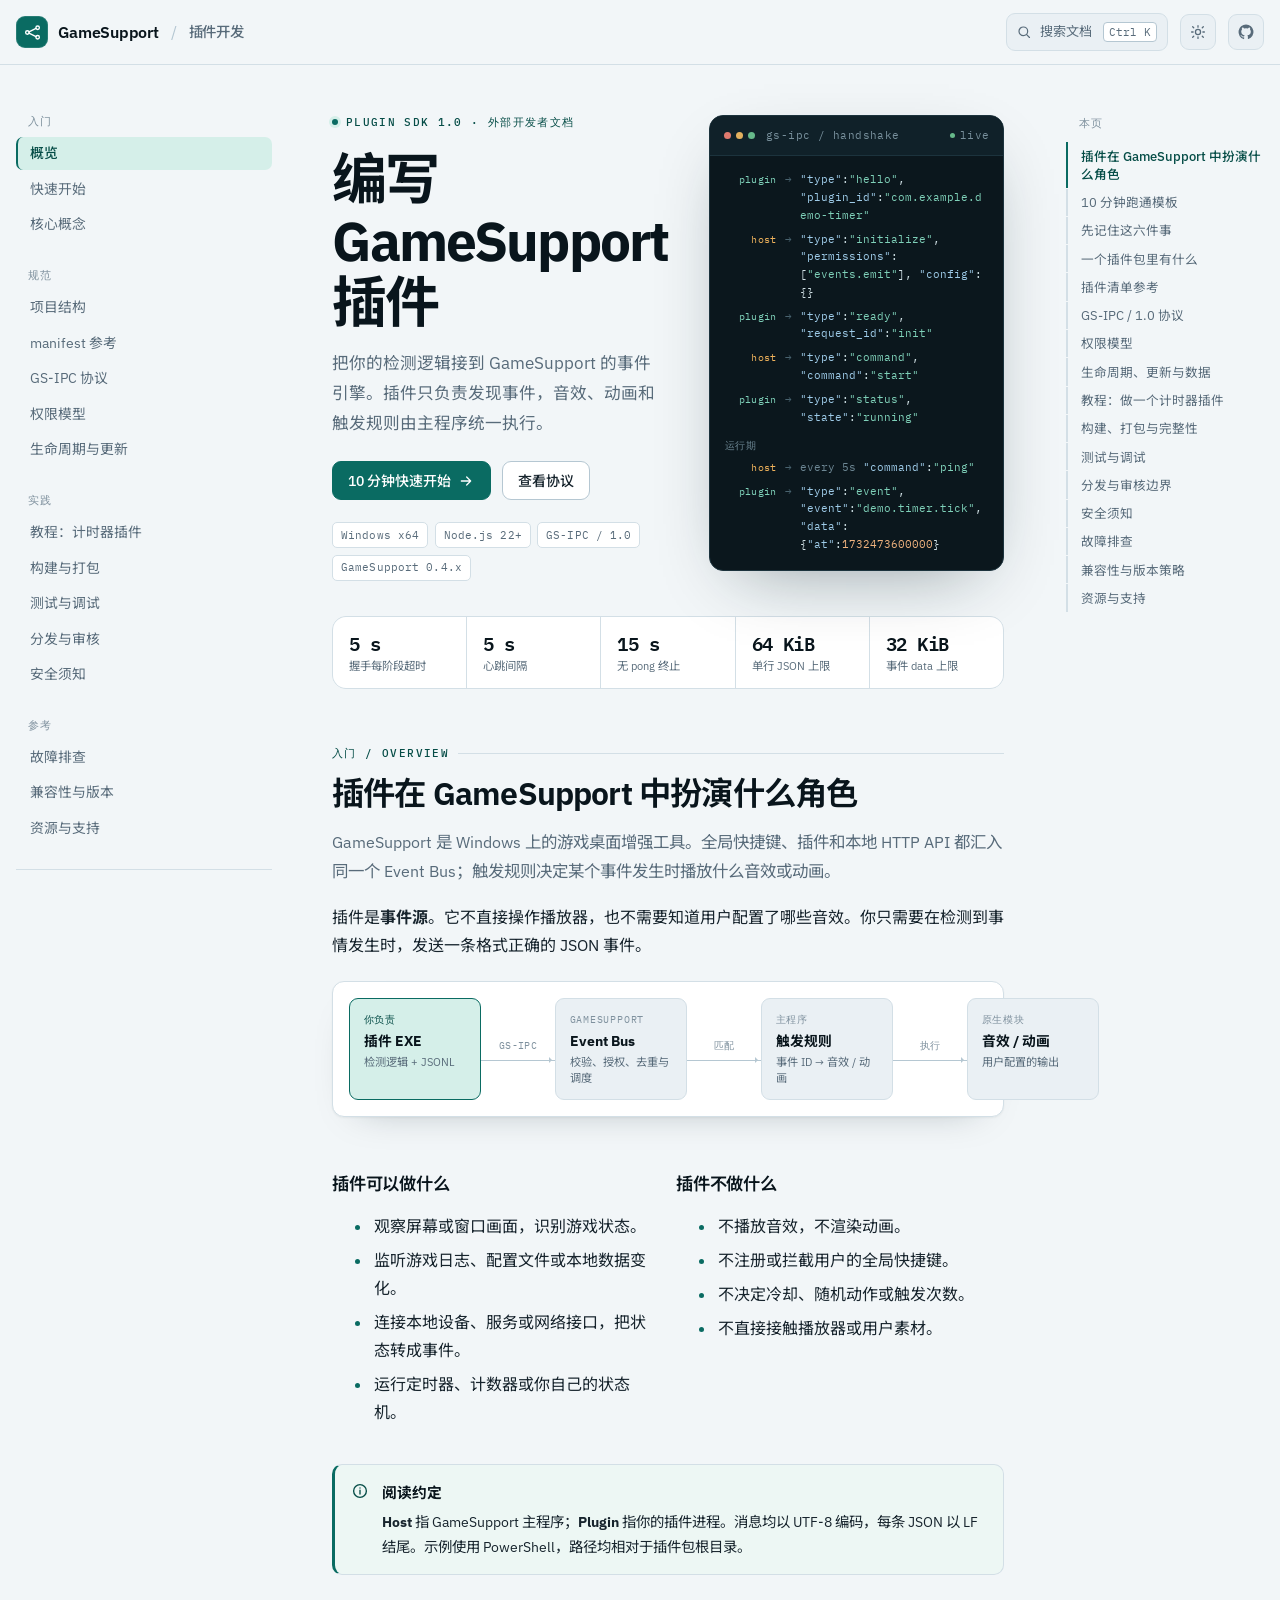
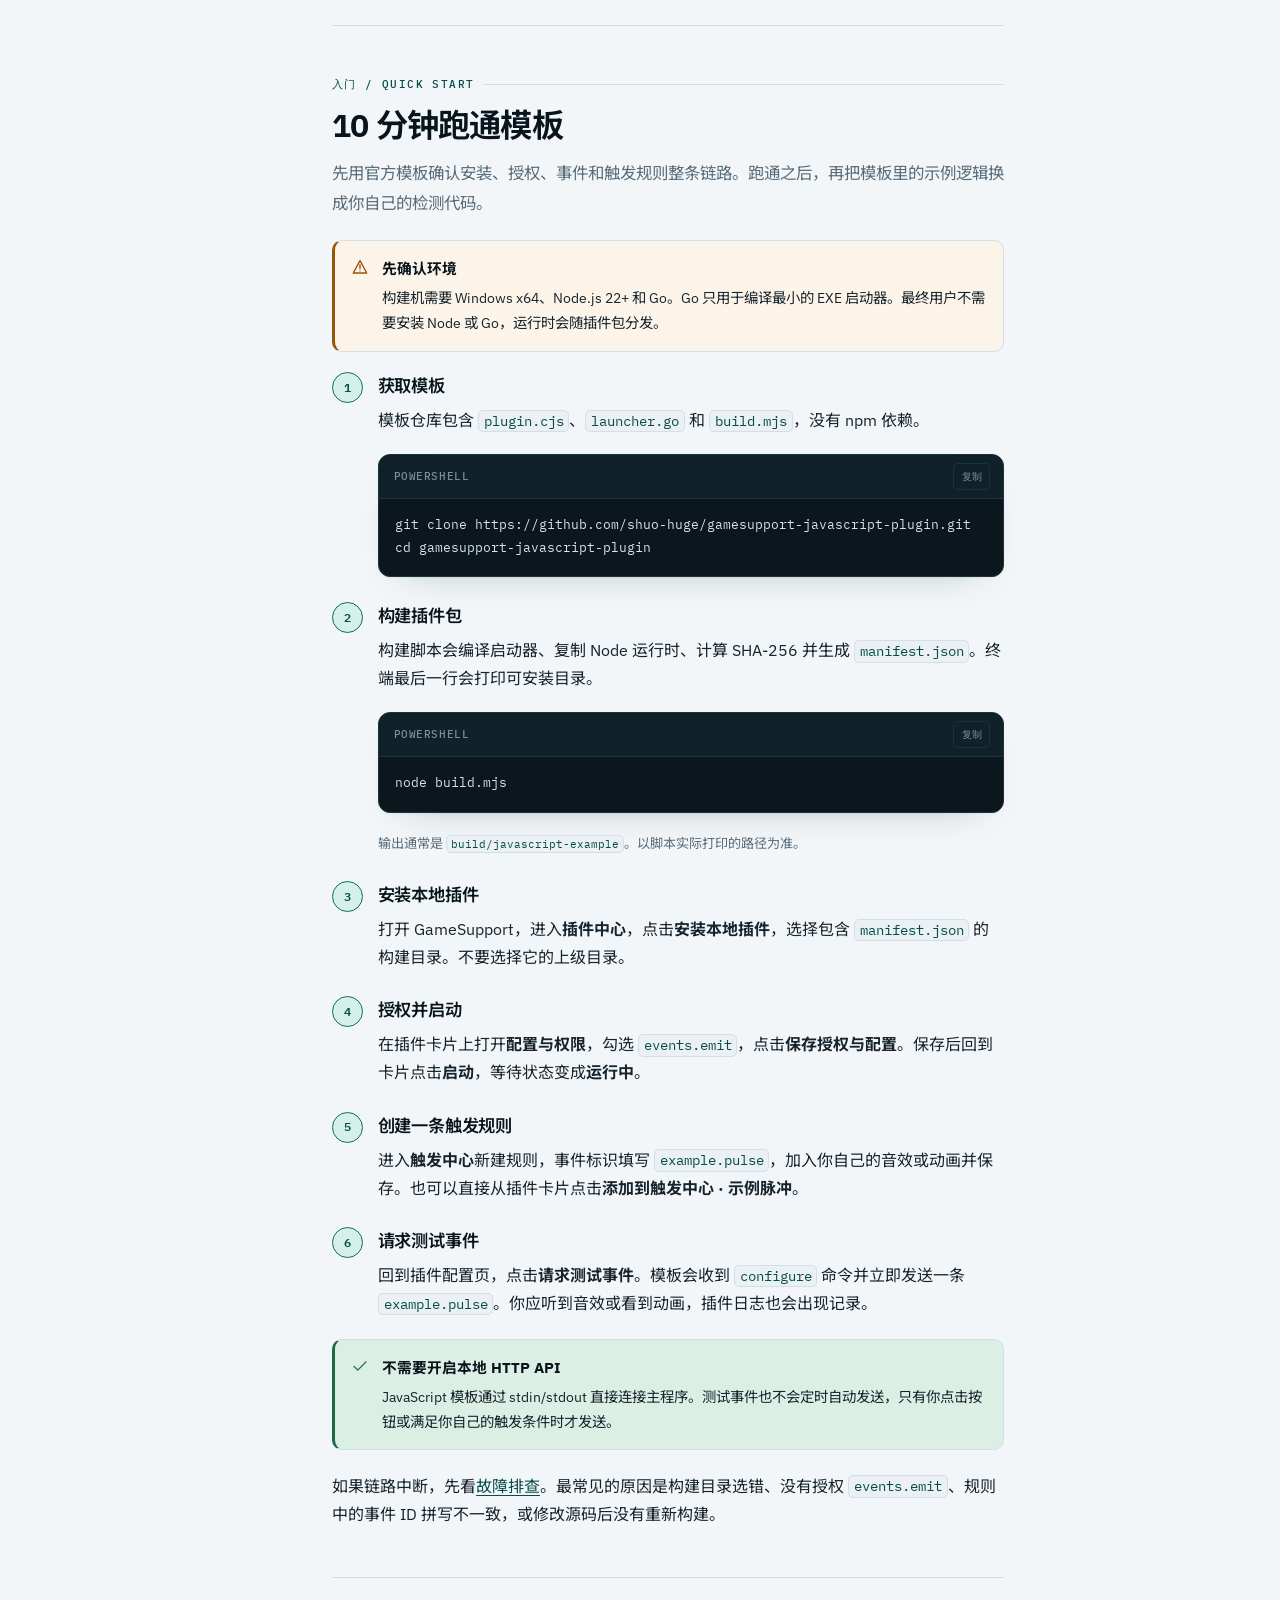
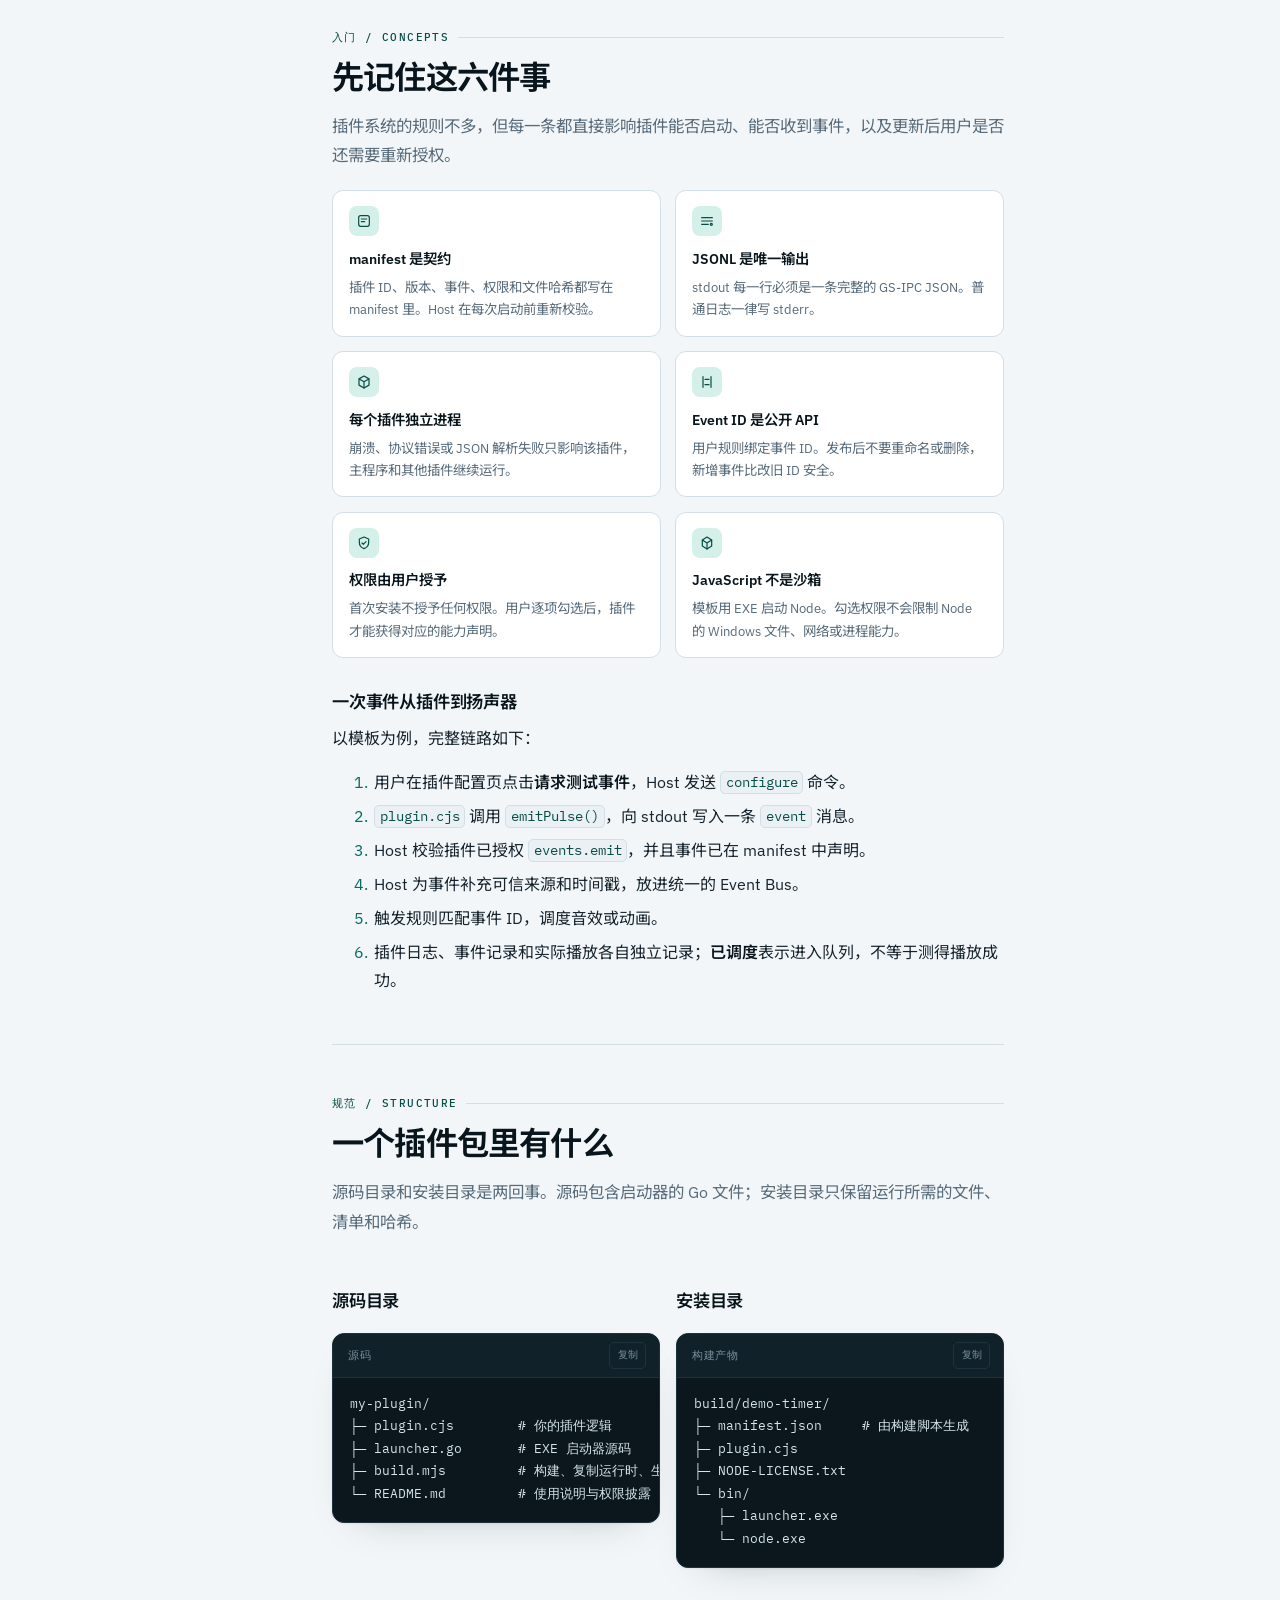
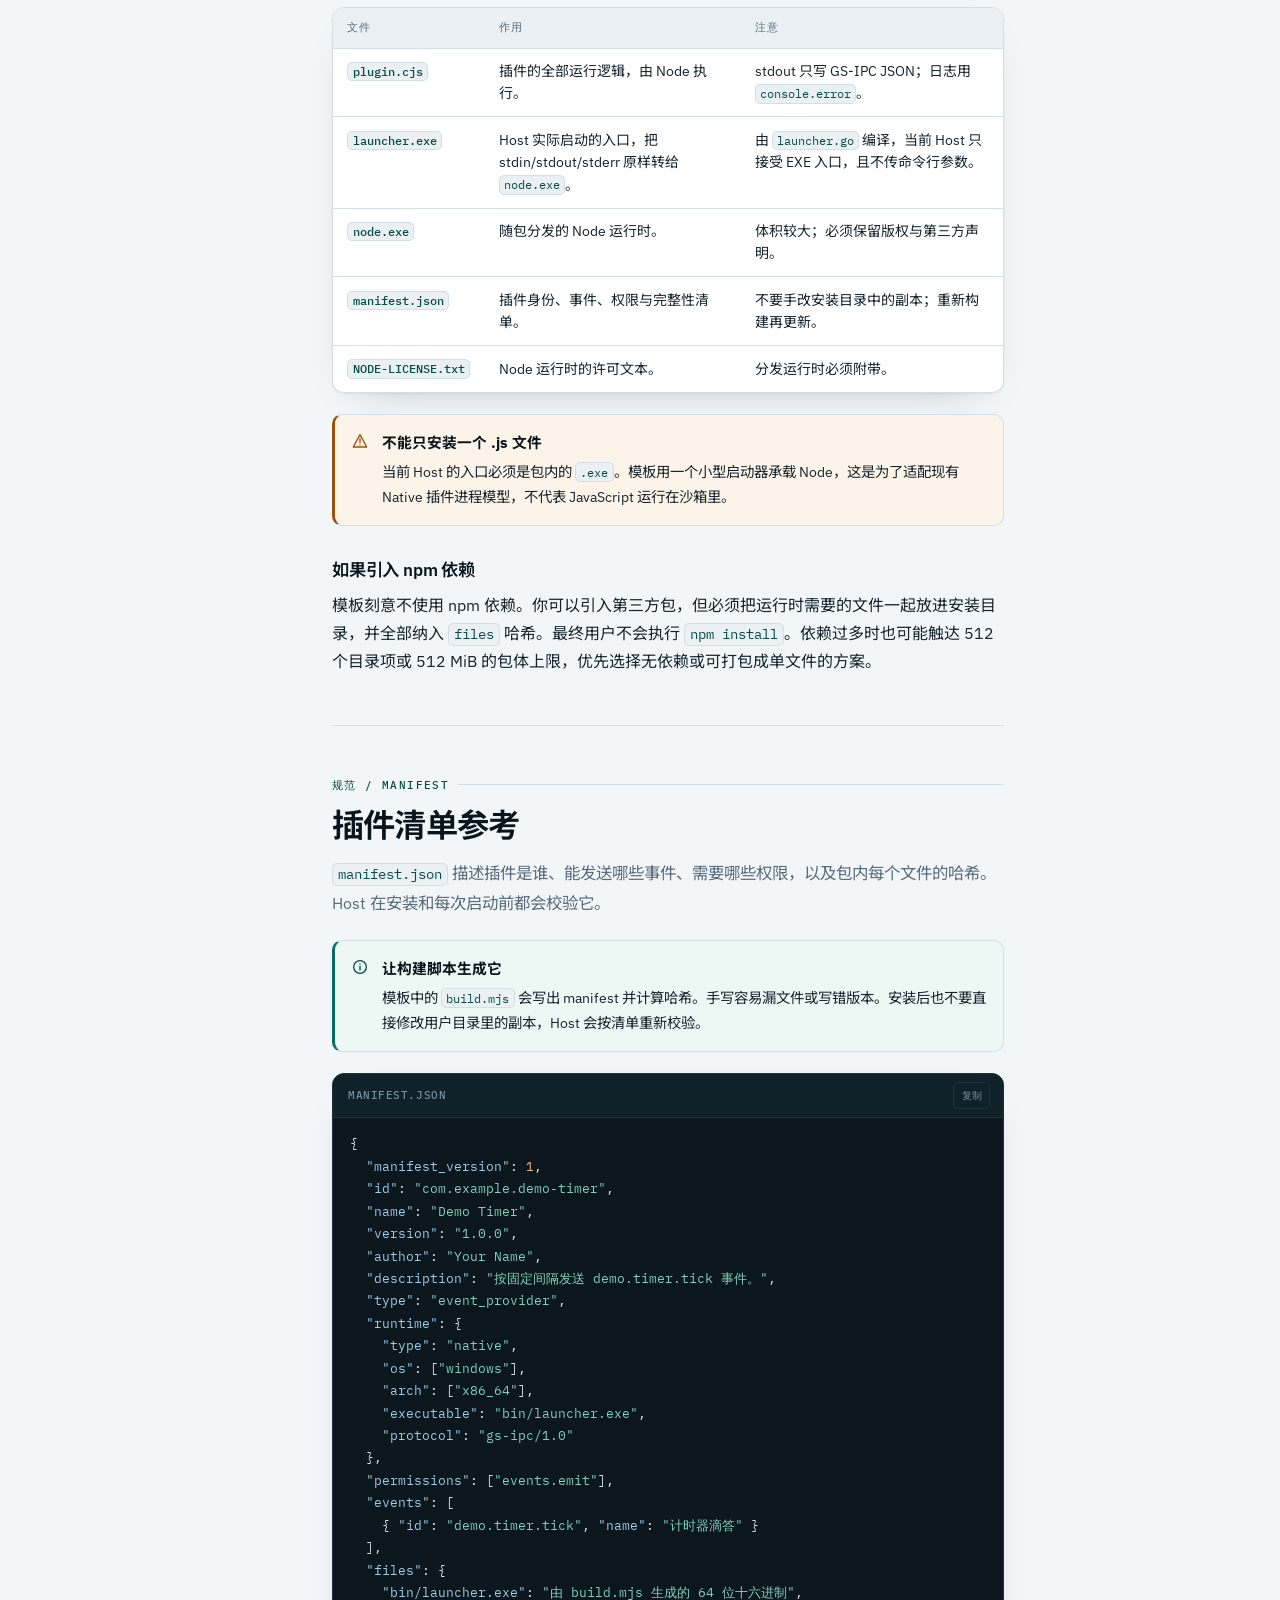
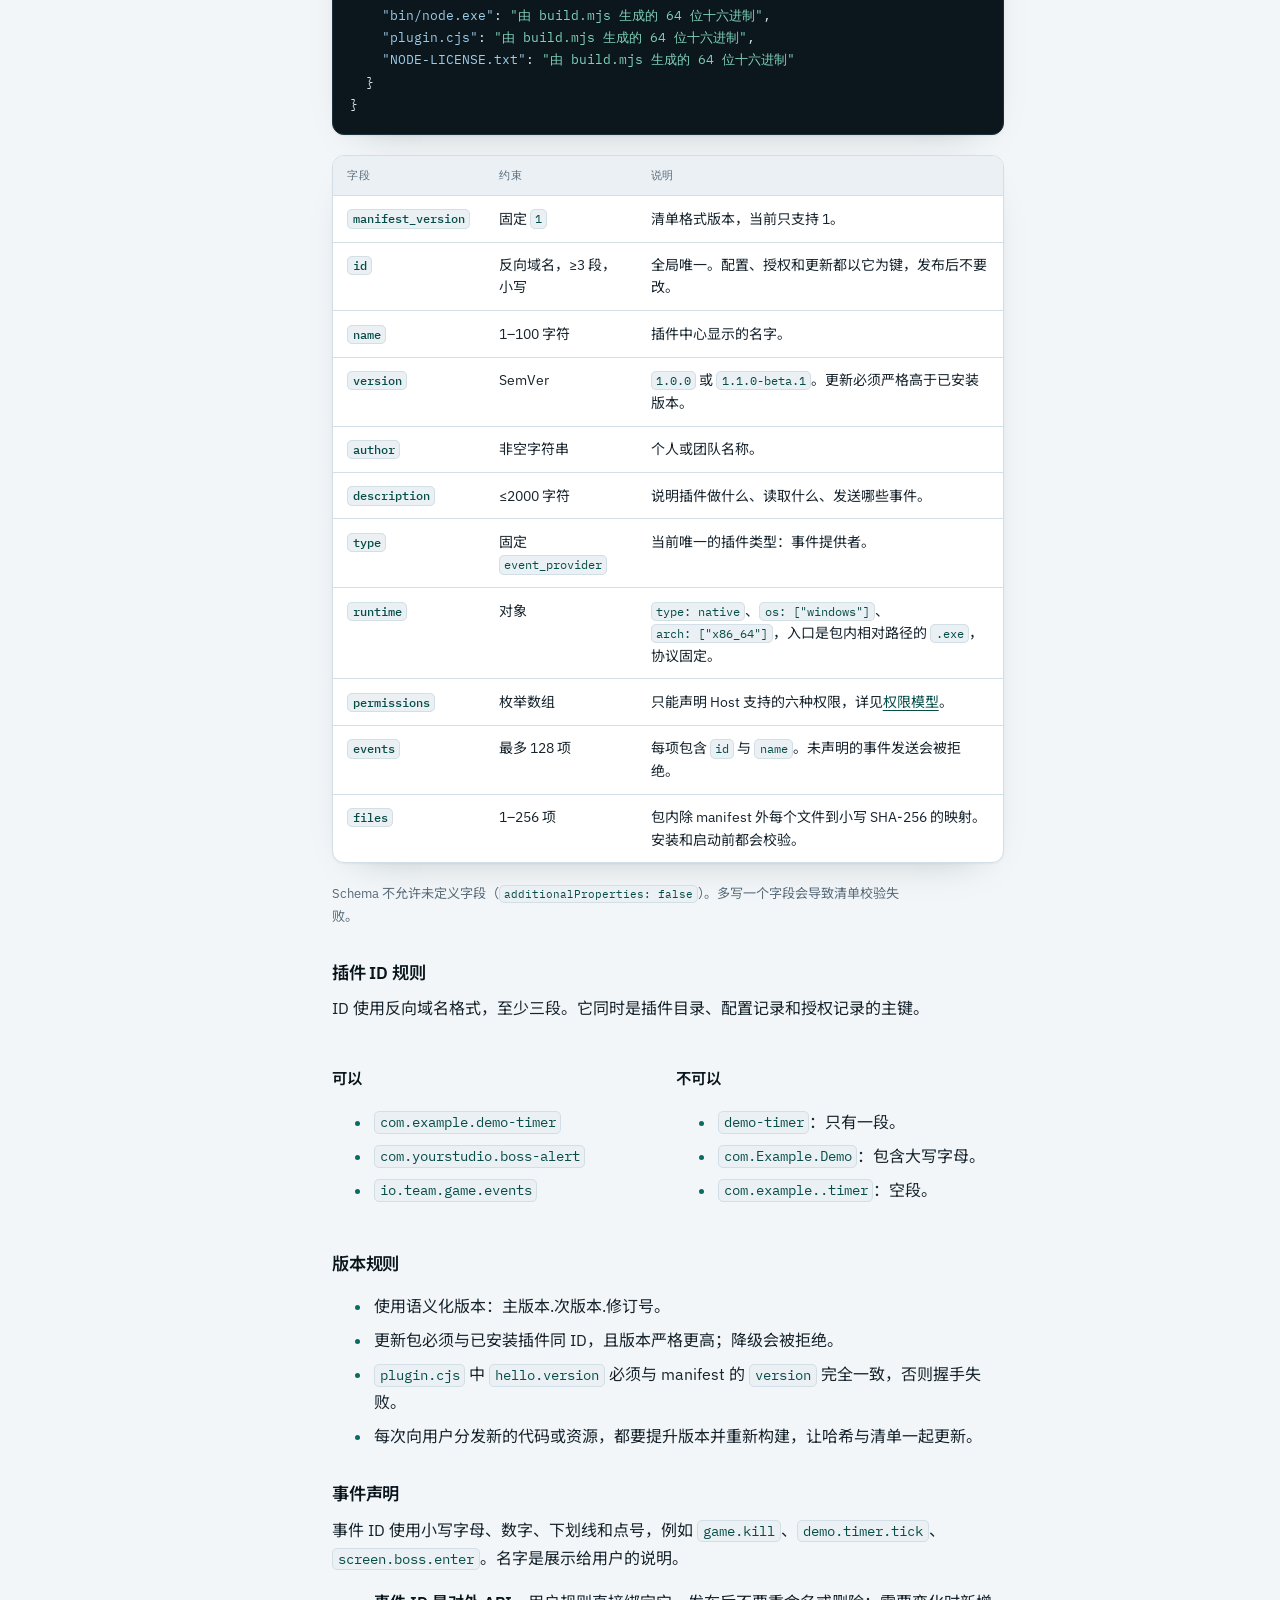
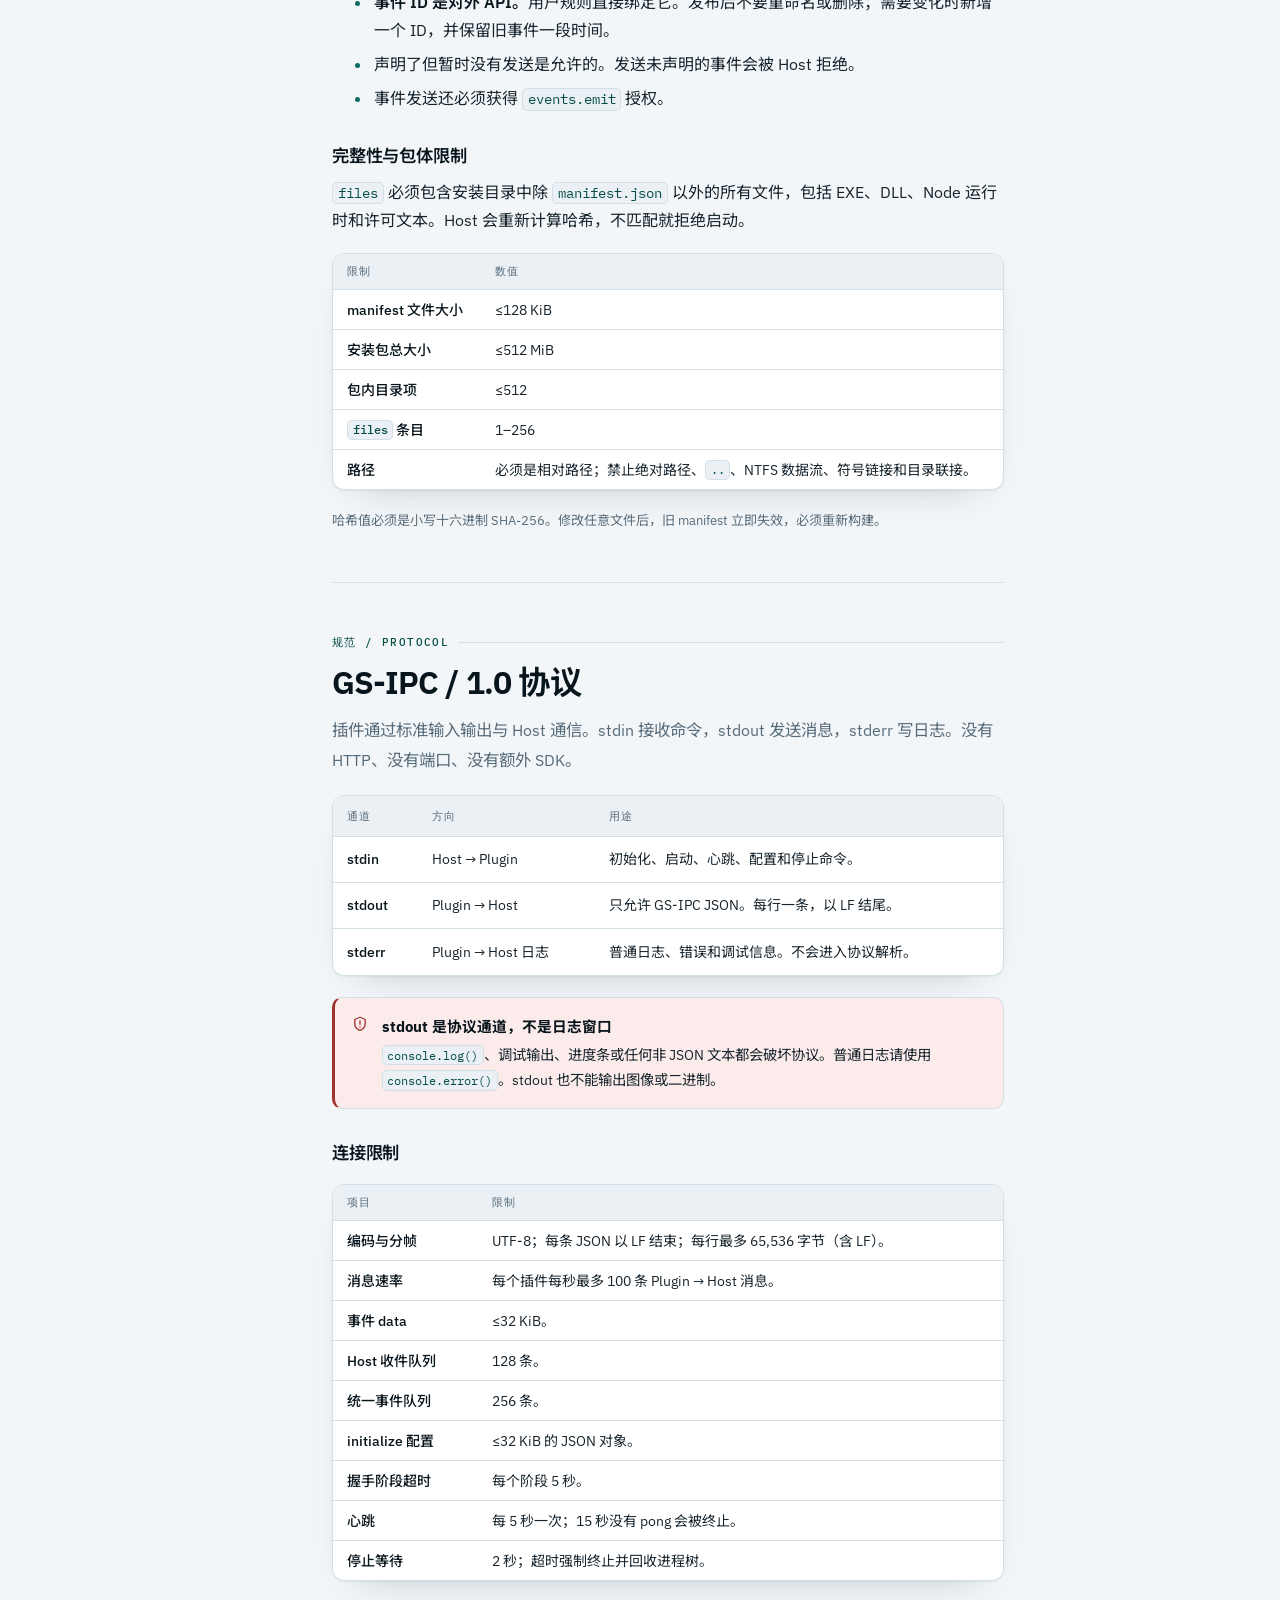
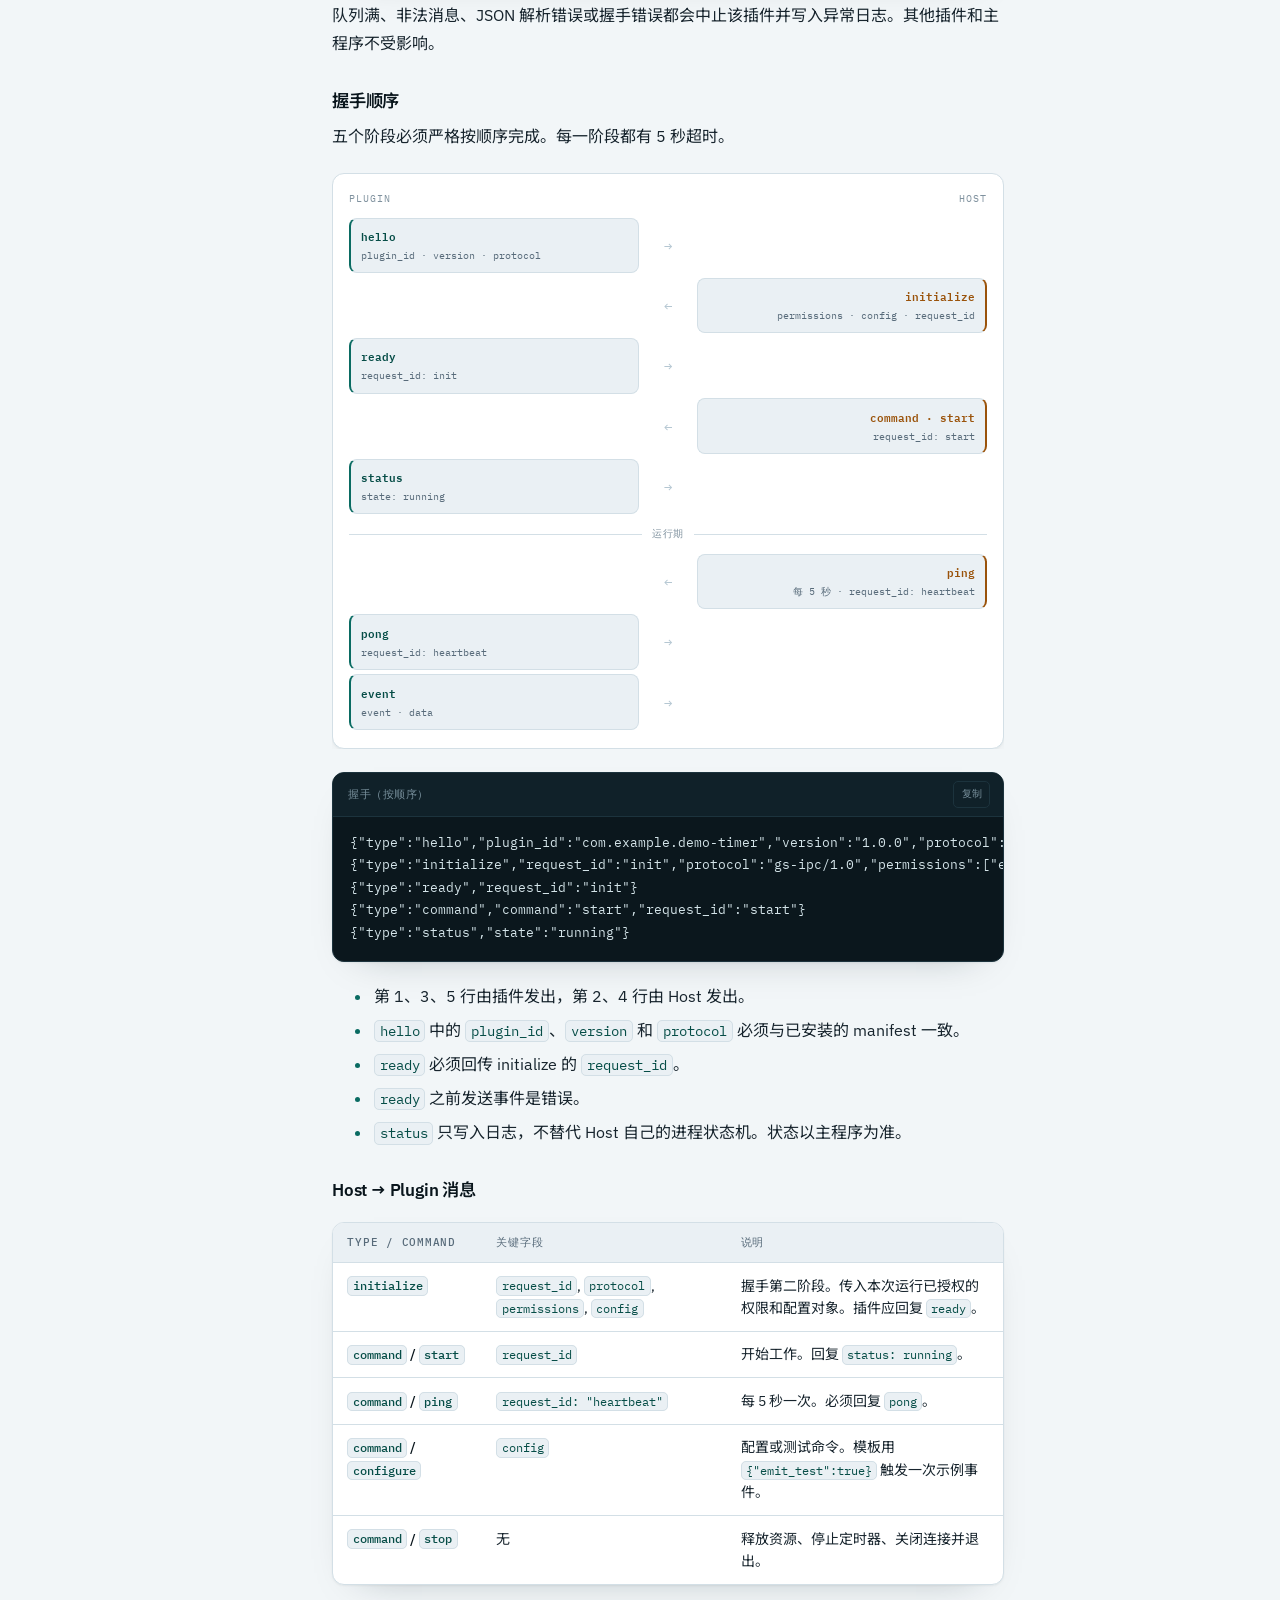
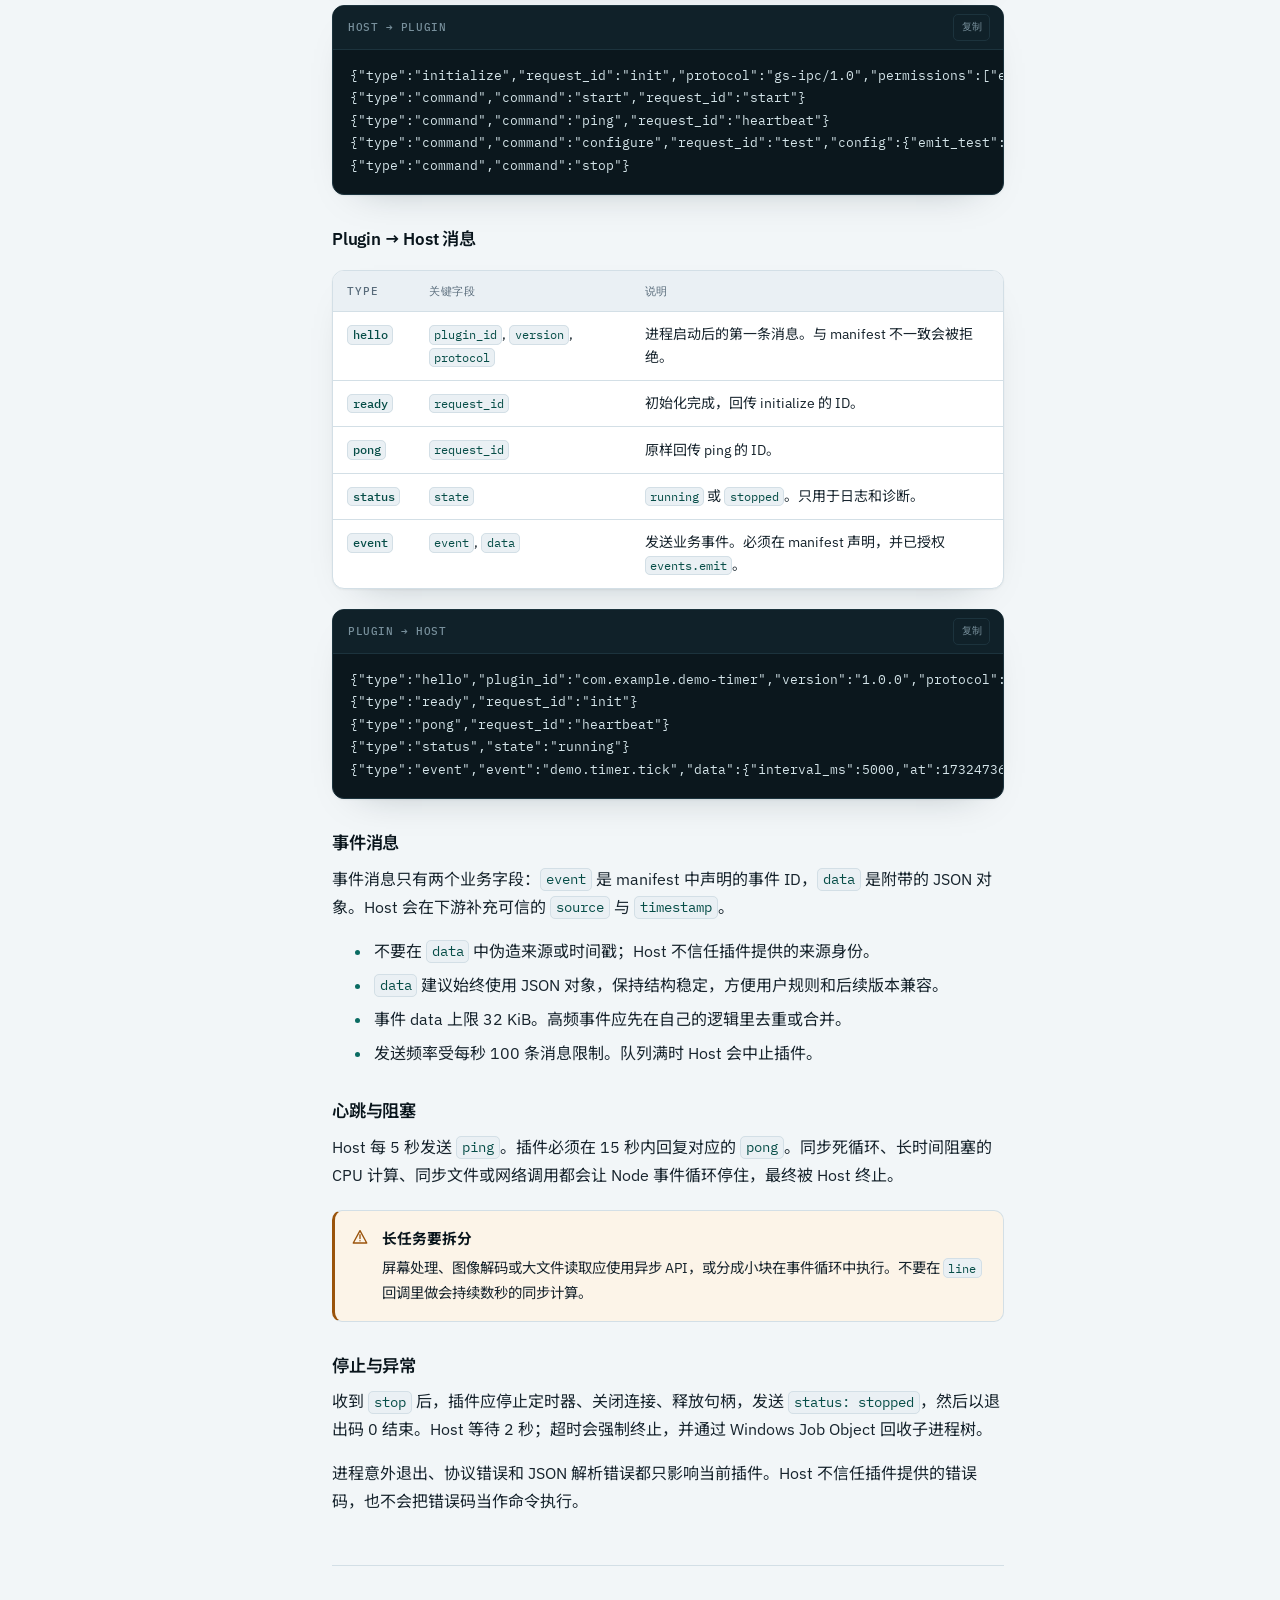
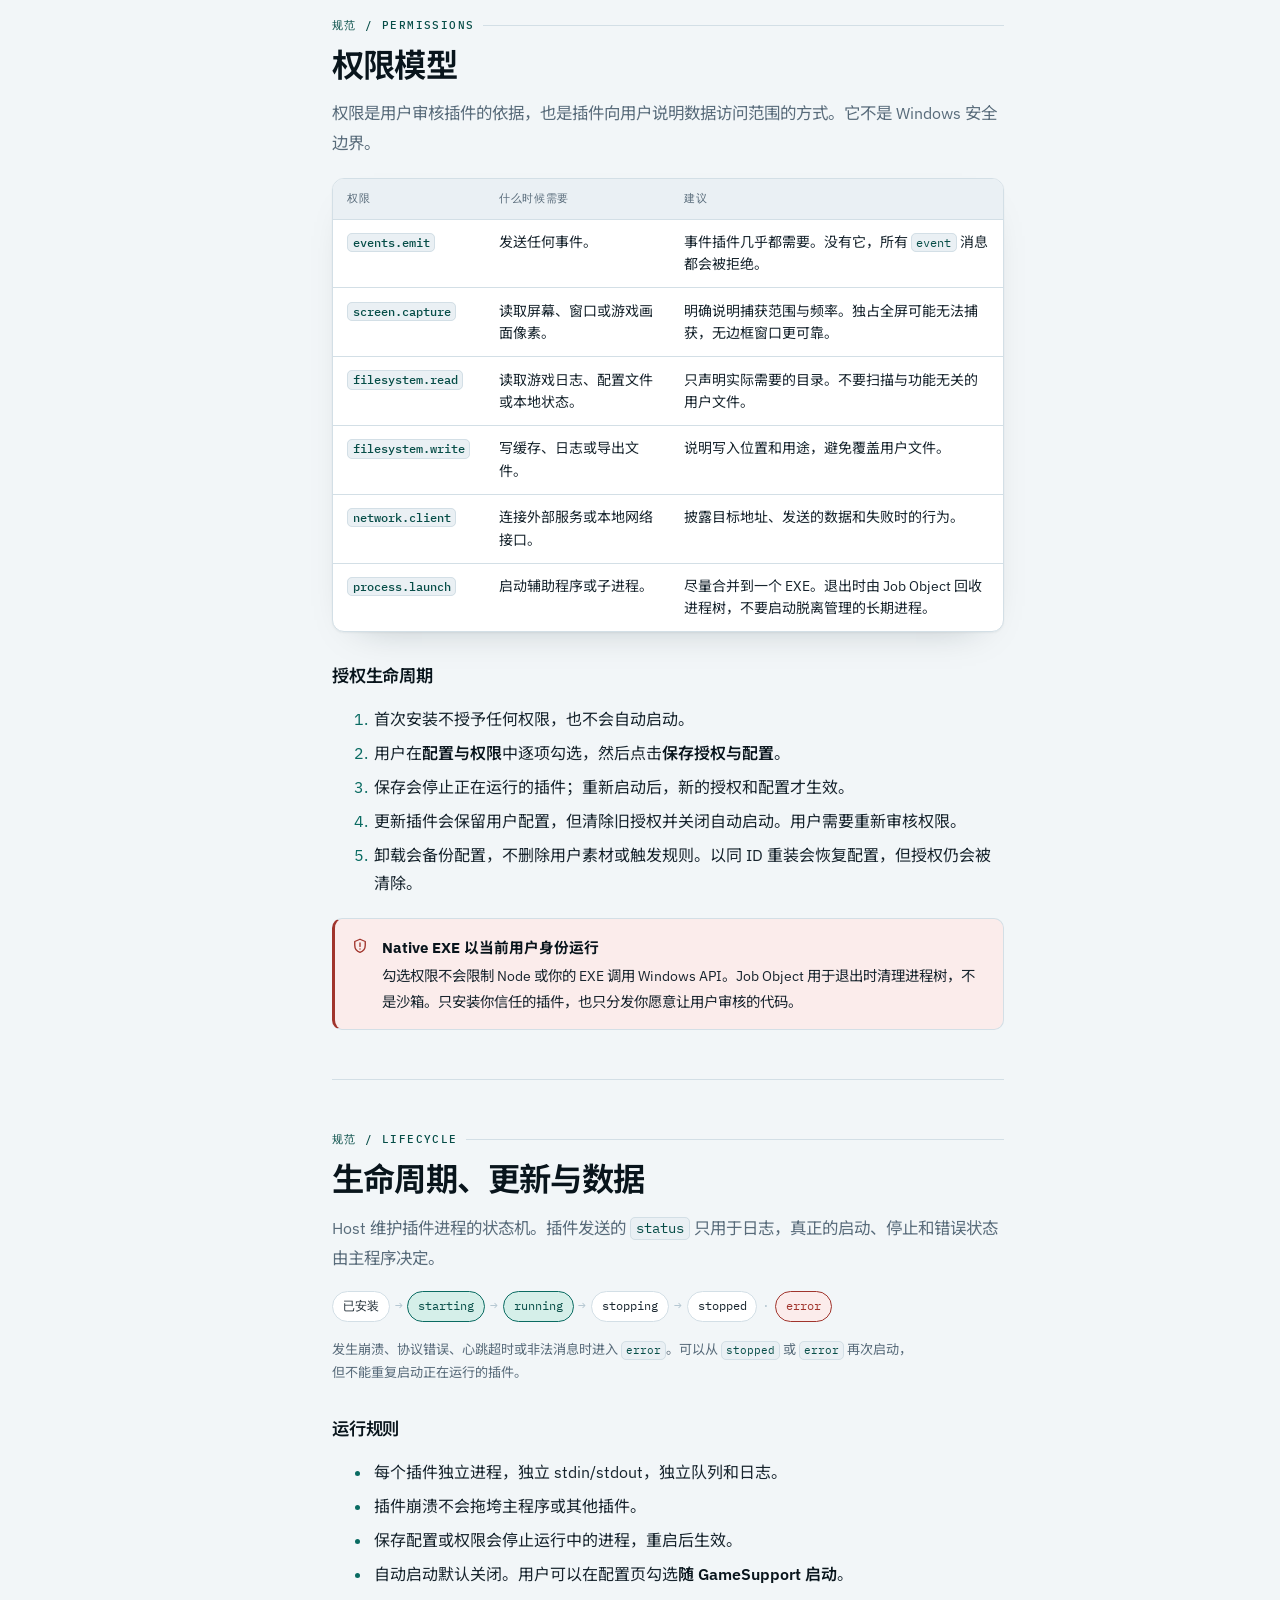
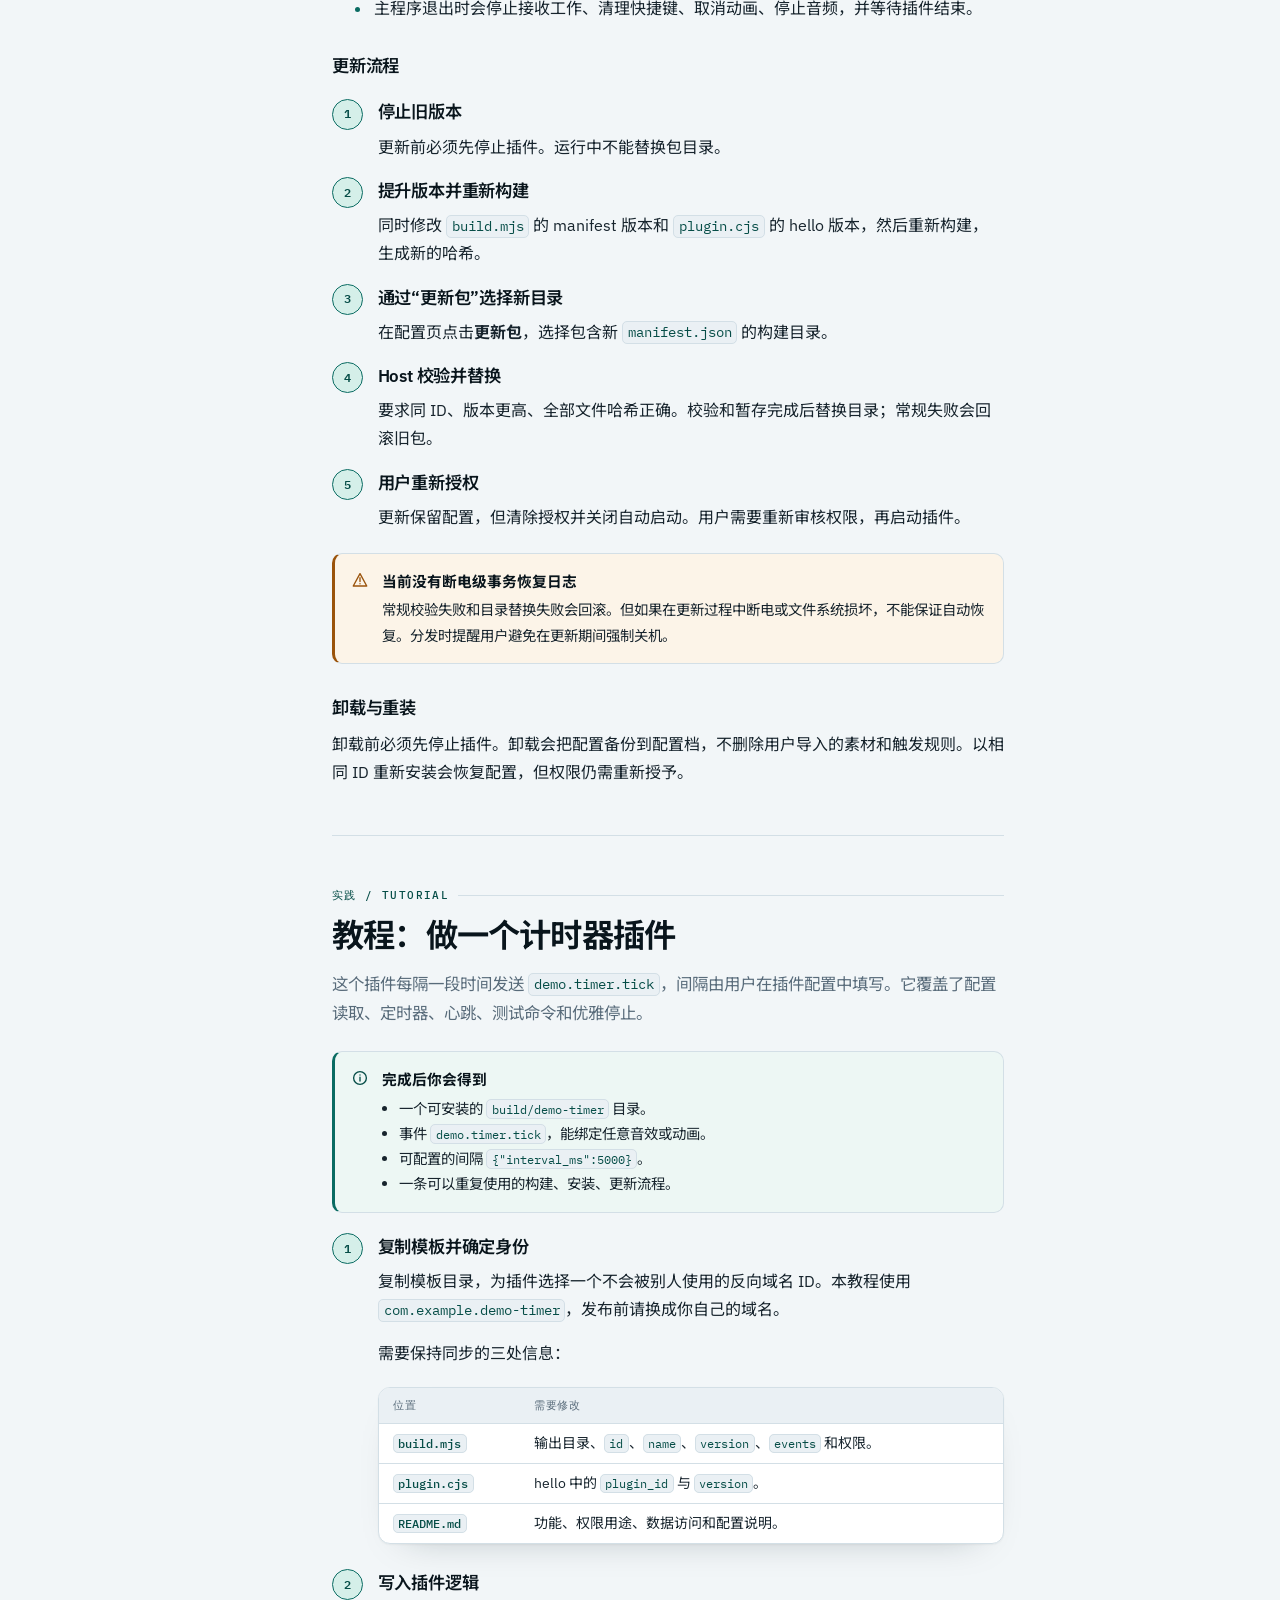
==== docs/index.html @ cd872467 "docs: publish interactive plugin development guide Add a standalone GitHub Pages site covering the p" ====
<!doctype html>
<html lang="zh-CN">
<head>
<meta charset="utf-8">
<meta name="viewport" content="width=device-width, initial-scale=1, viewport-fit=cover">
<title>GameSupport 插件开发</title>
<meta name="description" content="从零编写、构建、调试和分发 GameSupport JavaScript 插件的完整开发文档。">
<meta property="og:title" content="GameSupport 插件开发">
<meta property="og:description" content="从零编写、构建、调试和分发 GameSupport JavaScript 插件的完整开发文档。">
<meta property="og:type" content="website">
<link rel="preconnect" href="https://fonts.googleapis.com">
<link rel="preconnect" href="https://fonts.gstatic.com" crossorigin>
<link rel="stylesheet" href="https://fonts.googleapis.com/css2?family=IBM+Plex+Mono:wght@400;500;600&amp;family=IBM+Plex+Sans:wght@400;500;600;700&amp;family=Noto+Sans+SC:wght@400;500;700&amp;display=swap">
<style>
/* ── Design plan ──────────────────────────────────────────────────────────
   Palette: cool paper + deep teal signal, copper for warnings, console-navy code.
   Type:    IBM Plex Sans (Latin) + Noto Sans SC (CJK), IBM Plex Mono for data.
   Layout:  sticky docs sidebar · centered reading column · on-this-page rail.
   ──────────────────────────────────────────────────────────────────────── */
:root {
  color-scheme: light;
  --bg: #f2f6f8;
  --surface: #ffffff;
  --surface-2: #eaf0f4;
  --surface-3: #dde7ed;
  --fg: #17242d;
  --fg-strong: #09151c;
  --muted: #586b7a;
  --faint: #7f919e;
  --line: #d3dfe6;
  --line-strong: #b5c7d2;
  --accent: #0a6b62;
  --accent-strong: #064d47;
  --accent-soft: #d5efe9;
  --accent-contrast: #ffffff;
  --signal: #9a530b;
  --signal-soft: #fbefdf;
  --danger: #a0342c;
  --danger-soft: #fbe9e6;
  --ok: #1c6b45;
  --ok-soft: #dcefe4;
  --note-bg: #edf7f4;
  --warn-bg: #fcf4e8;
  --danger-bg: #fbeceb;
  --code-bg: #0b171d;
  --code-bg-2: #102129;
  --code-fg: #d4e4e9;
  --code-muted: #78909c;
  --code-line: #1c333d;
  --code-key: #9ecbe8;
  --code-str: #7fd1b9;
  --code-num: #f0b37e;
  --code-keyword: #96b8ff;
  --code-comment: #6d8794;
  --code-title: #ffd479;
  --header-bg: rgba(242, 246, 248, .96);
  --scrim: rgba(7, 20, 27, .48);
  --shadow: 0 1px 2px rgba(8, 30, 38, .05), 0 16px 40px -28px rgba(8, 30, 38, .35);
  --shadow-lg: 0 24px 70px -30px rgba(8, 30, 38, .45);
  --radius: 14px;
  --radius-sm: 9px;
  --font-sans: "IBM Plex Sans", "Noto Sans SC", "Segoe UI", "Microsoft YaHei", system-ui, sans-serif;
  --font-mono: "IBM Plex Mono", "Cascadia Code", "SFMono-Regular", Consolas, monospace;
  --maxw: 1560px;
  --header-h: 64px;
  --sidebar-w: 272px;
  --toc-w: 216px;
}
@media (prefers-color-scheme: dark) {
  :root:not([data-theme="light"]) {
    color-scheme: dark;
    --bg: #0a1218;
    --surface: #101c24;
    --surface-2: #16252e;
    --surface-3: #1c2e38;
    --fg: #d6e2e8;
    --fg-strong: #f0f6f8;
    --muted: #93a7b3;
    --faint: #6d838f;
    --line: #22343e;
    --line-strong: #334a55;
    --accent: #50d1c1;
    --accent-strong: #7ce3d4;
    --accent-soft: #10322f;
    --accent-contrast: #04201d;
    --signal: #f0b35c;
    --signal-soft: #2d2416;
    --danger: #f08b82;
    --danger-soft: #331b19;
    --ok: #6fd39d;
    --ok-soft: #13291e;
    --note-bg: #0e2525;
    --warn-bg: #292114;
    --danger-bg: #2b1918;
    --code-bg: #071219;
    --code-bg-2: #0c1b22;
    --code-fg: #d4e4e9;
    --code-muted: #78909c;
    --code-line: #1a2d36;
    --header-bg: rgba(10, 18, 24, .96);
    --scrim: rgba(0, 0, 0, .58);
    --shadow: 0 1px 2px rgba(0, 0, 0, .3), 0 18px 44px -28px rgba(0, 0, 0, .75);
    --shadow-lg: 0 28px 80px -30px rgba(0, 0, 0, .85);
  }
}
:root[data-theme="dark"] {
  color-scheme: dark;
  --bg: #0a1218;
  --surface: #101c24;
  --surface-2: #16252e;
  --surface-3: #1c2e38;
  --fg: #d6e2e8;
  --fg-strong: #f0f6f8;
  --muted: #93a7b3;
  --faint: #6d838f;
  --line: #22343e;
  --line-strong: #334a55;
  --accent: #50d1c1;
  --accent-strong: #7ce3d4;
  --accent-soft: #10322f;
  --accent-contrast: #04201d;
  --signal: #f0b35c;
  --signal-soft: #2d2416;
  --danger: #f08b82;
  --danger-soft: #331b19;
  --ok: #6fd39d;
  --ok-soft: #13291e;
  --note-bg: #0e2525;
  --warn-bg: #292114;
  --danger-bg: #2b1918;
  --code-bg: #071219;
  --code-bg-2: #0c1b22;
  --code-fg: #d4e4e9;
  --code-muted: #78909c;
  --code-line: #1a2d36;
  --header-bg: rgba(10, 18, 24, .96);
  --scrim: rgba(0, 0, 0, .58);
  --shadow: 0 1px 2px rgba(0, 0, 0, .3), 0 18px 44px -28px rgba(0, 0, 0, .75);
  --shadow-lg: 0 28px 80px -30px rgba(0, 0, 0, .85);
}
*, *::before, *::after { box-sizing: border-box; }
html { scroll-behavior: smooth; -webkit-text-size-adjust: 100%; }
body {
  margin: 0;
  min-height: 100vh;
  background: var(--bg);
  color: var(--fg);
  font-family: var(--font-sans);
  font-size: 16px;
  line-height: 1.75;
  -webkit-font-smoothing: antialiased;
}
body::before {
  content: "";
  position: fixed;
  inset: 0 0 auto;
  height: env(safe-area-inset-top, 0px);
  background: var(--header-bg);
  z-index: 40;
}
::selection { background: var(--accent-soft); color: var(--fg-strong); }
a { color: var(--accent-strong); text-decoration-thickness: 1px; text-underline-offset: 3px; }
a:hover { color: var(--accent); }
button, input, textarea, select { font: inherit; }
button { cursor: pointer; }
img, svg { max-width: 100%; }
:focus-visible { outline: 2px solid var(--accent); outline-offset: 3px; border-radius: 4px; }
.sr-only {
  position: absolute; width: 1px; height: 1px; padding: 0; margin: -1px;
  overflow: hidden; clip: rect(0 0 0 0); white-space: nowrap; border: 0;
}
.skip-link {
  position: fixed; left: 16px; top: -80px; z-index: 200;
  padding: .6rem .9rem; background: var(--surface); color: var(--fg-strong);
  border: 1px solid var(--line-strong); border-radius: 8px; box-shadow: var(--shadow);
  transition: top .18s ease;
}
.skip-link:focus { top: 12px; }

/* ── Header ─────────────────────────────────────────────────────────────── */
.topbar {
  position: sticky;
  top: env(safe-area-inset-top, 0px);
  z-index: 30;
  background: var(--header-bg);
  -webkit-backdrop-filter: blur(14px);
  backdrop-filter: blur(14px);
  border-bottom: 1px solid var(--line);
}
.topbar-inner {
  width: 100%;
  max-width: var(--maxw);
  margin-inline: auto;
  min-height: var(--header-h);
  display: flex;
  align-items: center;
  gap: .75rem;
  padding-left: max(16px, env(safe-area-inset-left, 0px));
  padding-right: max(16px, env(safe-area-inset-right, 0px));
}
.progress-track { position: absolute; left: 0; right: 0; bottom: -1px; height: 2px; pointer-events: none; }
#progressBar { height: 100%; width: 0; background: var(--accent); transition: width .08s linear; }
.brand {
  display: inline-flex; align-items: center; gap: .65rem;
  color: var(--fg-strong); text-decoration: none; font-weight: 600;
  letter-spacing: -.015em; white-space: nowrap;
}
.brand:hover { color: var(--fg-strong); }
.brand-mark {
  display: grid; place-items: center; width: 32px; height: 32px;
  border-radius: 9px; background: var(--accent); color: var(--accent-contrast);
  box-shadow: inset 0 0 0 1px rgba(255,255,255,.12);
  flex: 0 0 auto;
}
.brand-mark svg { width: 19px; height: 19px; }
.brand-divider { color: var(--line-strong); font-weight: 400; margin-inline: .1rem; }
.brand-sub { color: var(--muted); font-weight: 500; font-size: .9rem; }
.topbar-spacer { flex: 1 1 auto; }
.search-trigger, .icon-btn {
  display: inline-flex; align-items: center; justify-content: center;
  border: 1px solid var(--line); background: var(--surface-2); color: var(--muted);
  border-radius: var(--radius-sm); transition: background .16s ease, color .16s ease, border-color .16s ease;
}
.search-trigger { gap: .5rem; padding: .42rem .62rem; font-size: .82rem; }
.search-trigger svg { width: 16px; height: 16px; flex: 0 0 auto; }
.search-trigger kbd { margin-left: .15rem; }
.search-trigger:hover, .icon-btn:hover { background: var(--surface-3); color: var(--fg); border-color: var(--line-strong); }
.icon-btn { width: 36px; height: 36px; padding: 0; text-decoration: none; }
.icon-btn svg { width: 18px; height: 18px; }
kbd {
  font-family: var(--font-mono); font-size: .66rem; line-height: 1.4;
  padding: .08rem .32rem; border: 1px solid var(--line-strong);
  border-radius: 4px; background: var(--surface); color: var(--muted);
}
.nav-toggle { display: none; }
.theme-toggle .theme-icon { display: none; }
.theme-toggle[data-mode="system"] .theme-icon.system,
.theme-toggle[data-mode="light"] .theme-icon.light,
.theme-toggle[data-mode="dark"] .theme-icon.dark { display: block; }

/* ── Layout ─────────────────────────────────────────────────────────────── */
.layout {
  width: 100%;
  max-width: var(--maxw);
  margin-inline: auto;
  display: grid;
  grid-template-columns: var(--sidebar-w) minmax(0, 1fr) var(--toc-w);
  align-items: start;
  padding-left: max(16px, env(safe-area-inset-left, 0px));
  padding-right: max(16px, env(safe-area-inset-right, 0px));
}
.main { min-width: 0; }
.content {
  width: 100%;
  max-width: 900px;
  margin-inline: auto;
  padding: 34px 44px 96px;
}
.sidebar {
  position: sticky;
  top: calc(var(--header-h) + env(safe-area-inset-top, 0px) + 18px);
  max-height: calc(100vh - var(--header-h) - env(safe-area-inset-top, 0px) - 36px);
  overflow-y: auto;
  padding: 30px 16px 40px 0;
  scrollbar-width: thin;
  scrollbar-color: var(--line-strong) transparent;
}
.sidebar-mobile-head { display: none; }
.nav-group { margin-bottom: 1.55rem; }
.nav-label {
  margin: 0 0 .38rem; padding-inline: .72rem;
  font-family: var(--font-mono); font-size: .66rem; font-weight: 500;
  letter-spacing: .13em; text-transform: uppercase; color: var(--faint);
}
.nav-list { list-style: none; margin: 0; padding: 0; display: grid; gap: 2px; }
.nav-link {
  display: block; padding: .42rem .72rem; border-radius: 7px;
  color: var(--muted); text-decoration: none; font-size: .865rem; line-height: 1.45;
  border-left: 2px solid transparent;
}
.nav-link:hover { background: var(--surface-2); color: var(--fg); text-decoration: none; }
.nav-link.active {
  background: var(--accent-soft); color: var(--accent-strong);
  font-weight: 500; border-left-color: var(--accent);
}
.sidebar-foot {
  display: flex; align-items: center; gap: .5rem; flex-wrap: wrap;
  padding: .8rem .72rem 0; margin-top: .4rem; border-top: 1px solid var(--line);
  color: var(--faint); font-family: var(--font-mono); font-size: .68rem;
}
.badge {
  display: inline-flex; align-items: center; gap: .3rem;
  padding: .16rem .48rem; border-radius: 999px;
  background: var(--accent-soft); color: var(--accent-strong);
  font-family: var(--font-mono); font-size: .66rem; font-weight: 500; letter-spacing: .02em;
}
.toc {
  position: sticky;
  top: calc(var(--header-h) + env(safe-area-inset-top, 0px) + 18px);
  max-height: calc(100vh - var(--header-h) - env(safe-area-inset-top, 0px) - 36px);
  overflow-y: auto;
  padding: 32px 0 40px 18px;
  scrollbar-width: thin;
}
.toc-title {
  margin: 0 0 .6rem; padding-left: .8rem;
  font-family: var(--font-mono); font-size: .66rem; letter-spacing: .13em;
  text-transform: uppercase; color: var(--faint);
}
#tocList { display: grid; gap: 1px; }
#tocList a {
  display: block; padding: .28rem 0 .28rem .8rem;
  border-left: 2px solid var(--line);
  color: var(--muted); text-decoration: none; font-size: .79rem; line-height: 1.45;
}
#tocList a:hover { color: var(--fg); border-left-color: var(--line-strong); text-decoration: none; }
#tocList a.active { color: var(--accent-strong); border-left-color: var(--accent); font-weight: 500; }
.scrim {
  position: fixed; inset: 0; z-index: 50; background: var(--scrim);
  -webkit-backdrop-filter: blur(2px); backdrop-filter: blur(2px);
}

/* ── Hero ───────────────────────────────────────────────────────────────── */
.hero {
  display: grid;
  grid-template-columns: minmax(0, 1.05fr) minmax(0, .95fr);
  gap: clamp(2rem, 4vw, 3.5rem);
  align-items: center;
  padding: .4rem 0 2.2rem;
}
.eyebrow {
  display: inline-flex; align-items: center; gap: .5rem;
  font-family: var(--font-mono); font-size: .7rem; font-weight: 500;
  letter-spacing: .12em; text-transform: uppercase; color: var(--accent-strong);
  margin-bottom: 1rem;
}
.eyebrow .dot { width: 6px; height: 6px; border-radius: 50%; background: var(--accent); box-shadow: 0 0 0 3px var(--accent-soft); }
.hero h1 {
  margin: 0 0 1rem;
  font-size: clamp(2.15rem, 4.3vw, 3.45rem);
  line-height: 1.12;
  letter-spacing: -.035em;
  font-weight: 700;
  color: var(--fg-strong);
  text-wrap: balance;
}
.hero-lead {
  margin: 0 0 1.4rem;
  max-width: 31rem;
  color: var(--muted);
  font-size: 1.04rem;
  line-height: 1.8;
}
.hero-actions { display: flex; flex-wrap: wrap; gap: .7rem; margin-bottom: 1.35rem; }
.btn {
  display: inline-flex; align-items: center; justify-content: center; gap: .45rem;
  padding: .58rem .95rem; border-radius: var(--radius-sm);
  border: 1px solid var(--line-strong); background: var(--surface); color: var(--fg);
  font-size: .875rem; font-weight: 500; text-decoration: none; line-height: 1.3;
  transition: background .16s ease, border-color .16s ease, transform .16s ease;
}
.btn:hover { background: var(--surface-2); text-decoration: none; border-color: var(--accent); }
.btn-primary { background: var(--accent); border-color: var(--accent); color: var(--accent-contrast); }
.btn-primary:hover { background: var(--accent-strong); border-color: var(--accent-strong); color: var(--accent-contrast); }
.btn svg { width: 16px; height: 16px; }
.hero-meta { display: flex; flex-wrap: wrap; gap: .4rem; }
.hero-meta span {
  padding: .18rem .5rem; border: 1px solid var(--line); border-radius: 5px;
  background: var(--surface); color: var(--muted);
  font-family: var(--font-mono); font-size: .67rem; letter-spacing: .01em;
}
.console {
  background: var(--code-bg);
  border: 1px solid var(--code-line);
  border-radius: var(--radius);
  box-shadow: var(--shadow-lg);
  overflow: hidden;
  transform: translateZ(0);
}
.console-bar {
  display: flex; align-items: center; gap: .5rem;
  padding: .62rem .85rem; background: var(--code-bg-2);
  border-bottom: 1px solid var(--code-line);
  color: var(--code-muted); font-family: var(--font-mono); font-size: .68rem;
  letter-spacing: .04em;
}
.console-dots { display: inline-flex; gap: 5px; margin-right: .2rem; }
.console-dots i { width: 7px; height: 7px; border-radius: 50%; background: var(--code-line); display: block; }
.console-dots i:first-child { background: #e07a6e; }
.console-dots i:nth-child(2) { background: #e2b05e; }
.console-dots i:nth-child(3) { background: #66b98a; }
.console-live { margin-left: auto; display: inline-flex; align-items: center; gap: .3rem; }
.console-live::before { content: ""; width: 5px; height: 5px; border-radius: 50%; background: #66b98a; }
.console-body { padding: .75rem 0 .85rem; }
.console-line {
  display: grid; grid-template-columns: 3.25rem .8rem minmax(0, 1fr);
  align-items: baseline; gap: .35rem;
  padding: .2rem .9rem;
  font-family: var(--font-mono); font-size: .67rem; line-height: 1.65;
  overflow-wrap: anywhere;
}
.console-line .lane { font-size: .6rem; letter-spacing: .03em; text-align: right; white-space: nowrap; }
.console-line .lane.plugin { color: #7fd1b9; }
.console-line .lane.host { color: #f0b35c; }
.console-line .dir { color: #49636f; text-align: center; }
.console-line code { color: var(--code-fg); }
.console .console-line code {
  background: transparent;
  border: 0;
  border-radius: 0;
  padding: 0;
  color: var(--code-fg);
  font-size: inherit;
  overflow-wrap: anywhere;
}
.c-key { color: var(--code-key); }
.c-str { color: var(--code-str); }
.c-num { color: var(--code-num); }
.c-dim { color: var(--code-comment); }
.console-line.break { min-width: 0; padding-top: .5rem; padding-bottom: .1rem; }
.console-line.break span { grid-column: 1 / -1; color: var(--code-comment); font-size: .62rem; letter-spacing: .08em; }

.stats {
  display: grid; grid-template-columns: repeat(5, minmax(0, 1fr));
  gap: 1px; background: var(--line);
  border: 1px solid var(--line); border-radius: var(--radius);
  overflow: hidden; margin-bottom: 2.4rem;
}
.stat { background: var(--surface); padding: .9rem 1rem; }
.stat strong {
  display: block; color: var(--fg-strong);
  font-family: var(--font-mono); font-size: 1.18rem; font-weight: 600;
  letter-spacing: -.03em; line-height: 1.3; font-variant-numeric: tabular-nums;
}
.stat span { display: block; margin-top: .12rem; color: var(--muted); font-size: .71rem; line-height: 1.4; }

/* ── Sections & prose ───────────────────────────────────────────────────── */
.doc-section {
  scroll-margin-top: calc(var(--header-h) + env(safe-area-inset-top, 0px) + 24px);
  padding-top: 1rem;
}
.doc-section + .doc-section {
  margin-top: 3.1rem; padding-top: 3.1rem; border-top: 1px solid var(--line);
}
.section-eyebrow {
  display: flex; align-items: center; gap: .55rem;
  margin-bottom: .65rem;
  font-family: var(--font-mono); font-size: .67rem; font-weight: 500;
  letter-spacing: .13em; text-transform: uppercase; color: var(--accent-strong);
}
.section-eyebrow::after { content: ""; height: 1px; flex: 1 1 auto; background: var(--line); }
h1, h2, h3, h4 { color: var(--fg-strong); }
h2 {
  margin: 0 0 .85rem;
  font-size: clamp(1.5rem, 2.6vw, 2.02rem);
  line-height: 1.27; letter-spacing: -.025em; font-weight: 650;
  text-wrap: balance; scroll-margin-top: calc(var(--header-h) + 28px);
}
h3 {
  margin: 2rem 0 .6rem;
  font-size: 1.08rem; line-height: 1.4; letter-spacing: -.012em; font-weight: 600;
  scroll-margin-top: calc(var(--header-h) + 28px);
}
h4 { margin: 1.45rem 0 .45rem; font-size: .96rem; font-weight: 600; }
p { margin: 0 0 1rem; max-width: 74ch; }
.lead { font-size: 1.03rem; color: var(--muted); line-height: 1.8; max-width: 68ch; }
.mono { font-family: var(--font-mono); }
.muted { color: var(--muted); }
.small { font-size: .82rem; }
.anchor {
  margin-left: .4rem; color: var(--faint); text-decoration: none;
  font-weight: 400; opacity: 0; transition: opacity .15s ease;
}
h2:hover .anchor, .anchor:focus-visible { opacity: 1; }
.anchor:hover { color: var(--accent); text-decoration: none; }
.prose ul, .prose ol { margin: 0 0 1.1rem; padding-left: 1.2rem; }
.prose li { margin-bottom: .38rem; padding-left: .1rem; max-width: 72ch; }
.prose li::marker { color: var(--accent); }
.prose strong, .prose b { color: var(--fg-strong); font-weight: 600; }
.prose a { font-weight: 500; }
hr { border: 0; border-top: 1px solid var(--line); margin: 2rem 0; }
:not(pre) > code {
  font-family: var(--font-mono); font-size: .855em;
  padding: .1em .36em; border-radius: 5px;
  background: var(--surface-2); border: 1px solid var(--line);
  color: var(--accent-strong); overflow-wrap: anywhere;
}
figure { margin: 1.4rem 0; }
figcaption { margin-top: .55rem; color: var(--faint); font-size: .76rem; text-align: center; }

/* ── Code blocks ────────────────────────────────────────────────────────── */
.codeblock {
  margin: 1.25rem 0;
  background: var(--code-bg);
  border: 1px solid var(--code-line);
  border-radius: 12px;
  overflow: hidden;
  box-shadow: var(--shadow);
}
.codeblock-head {
  display: flex; align-items: center; justify-content: space-between; gap: 1rem;
  padding: .5rem .8rem .5rem .95rem;
  background: var(--code-bg-2);
  border-bottom: 1px solid var(--code-line);
}
.codeblock-title {
  font-family: var(--font-mono); font-size: .67rem; font-weight: 500;
  letter-spacing: .05em; color: var(--code-muted); text-transform: uppercase;
}
.copy-btn {
  display: inline-flex; align-items: center; gap: .3rem;
  padding: .22rem .48rem; border-radius: 5px;
  border: 1px solid var(--code-line); background: transparent;
  color: var(--code-muted); font-family: var(--font-mono); font-size: .64rem;
  transition: color .15s ease, border-color .15s ease, background .15s ease;
}
.copy-btn:hover { color: var(--code-fg); border-color: #37545f; background: rgba(255,255,255,.04); }
.copy-btn.done { color: #7fd1b9; border-color: #2c6a58; }
.codeblock pre { margin: 0; padding: .95rem 1.05rem 1.05rem; overflow-x: auto; }
.codeblock code {
  display: block; min-width: max-content;
  font-family: var(--font-mono); font-size: .815rem; line-height: 1.72;
  color: var(--code-fg); tab-size: 2;
}
.codeblock pre::-webkit-scrollbar { height: 9px; }
.codeblock pre::-webkit-scrollbar-thumb { background: #29434e; border-radius: 8px; }
.codeblock pre::-webkit-scrollbar-track { background: transparent; }
.hljs-comment, .hljs-quote { color: var(--code-comment); font-style: italic; }
.hljs-keyword, .hljs-selector-tag, .hljs-literal, .hljs-section, .hljs-link { color: var(--code-keyword); }
.hljs-string, .hljs-regexp, .hljs-addition, .hljs-attribute { color: var(--code-str); }
.hljs-number, .hljs-symbol, .hljs-bullet, .hljs-variable, .hljs-template-variable { color: var(--code-num); }
.hljs-title, .hljs-title.function_, .hljs-title.class_ { color: var(--code-title); }
.hljs-attr, .hljs-property, .hljs-name, .hljs-selector-id, .hljs-selector-class { color: var(--code-key); }
.hljs-built_in, .hljs-type, .hljs-params { color: #c9b8ff; }
.hljs-meta { color: var(--code-comment); }
.hljs-emphasis { font-style: italic; }
.hljs-strong { font-weight: 600; }

/* ── Tables ─────────────────────────────────────────────────────────────── */
.table-wrap {
  margin: 1.2rem 0;
  border: 1px solid var(--line); border-radius: 12px;
  background: var(--surface); overflow-x: auto;
  box-shadow: var(--shadow);
}
table { width: 100%; border-collapse: collapse; min-width: 560px; font-size: .875rem; }
th {
  padding: .66rem .9rem; text-align: left; vertical-align: bottom;
  background: var(--surface-2); color: var(--muted);
  border-bottom: 1px solid var(--line);
  font-family: var(--font-mono); font-size: .66rem; font-weight: 500;
  letter-spacing: .07em; text-transform: uppercase; white-space: nowrap;
}
td { padding: .72rem .9rem; border-bottom: 1px solid var(--line); vertical-align: top; line-height: 1.6; }
tbody tr:last-child td { border-bottom: 0; }
td code { white-space: nowrap; }
td:first-child { color: var(--fg-strong); font-weight: 500; }
table.compact td, table.compact th { padding-block: .52rem; }

/* ── Callouts ───────────────────────────────────────────────────────────── */
.callout {
  display: grid; grid-template-columns: auto minmax(0, 1fr); gap: .8rem;
  margin: 1.35rem 0; padding: .95rem 1rem;
  border: 1px solid var(--line); border-left: 3px solid var(--accent);
  border-radius: 10px; background: var(--note-bg);
}
.callout-icon { color: var(--accent-strong); margin-top: .12rem; }
.callout-icon svg { width: 18px; height: 18px; display: block; }
.callout-body { min-width: 0; }
.callout-body > :last-child { margin-bottom: 0; }
.callout-body strong { display: block; color: var(--fg-strong); font-size: .92rem; margin-bottom: .18rem; }
.callout-body p { margin-bottom: .35rem; font-size: .9rem; color: var(--fg); max-width: none; }
.callout-body ul { margin: .2rem 0 .3rem; padding-left: 1.1rem; font-size: .9rem; }
.callout.warning { border-left-color: var(--signal); background: var(--warn-bg); }
.callout.warning .callout-icon { color: var(--signal); }
.callout.danger { border-left-color: var(--danger); background: var(--danger-bg); }
.callout.danger .callout-icon { color: var(--danger); }
.callout.tip { border-left-color: var(--ok); background: var(--ok-soft); }
.callout.tip .callout-icon { color: var(--ok); }

/* ── Cards ──────────────────────────────────────────────────────────────── */
.card-grid {
  display: grid; grid-template-columns: repeat(auto-fit, minmax(215px, 1fr));
  gap: .9rem; margin: 1.2rem 0;
}
.card {
  background: var(--surface); border: 1px solid var(--line);
  border-radius: 11px; padding: .95rem 1rem;
}
.card h4 { margin: 0 0 .3rem; font-size: .9rem; }
.card p { margin: 0; font-size: .84rem; color: var(--muted); line-height: 1.65; max-width: none; }
.card .card-icon {
  display: inline-grid; place-items: center; width: 30px; height: 30px;
  margin-bottom: .6rem; border-radius: 8px;
  background: var(--accent-soft); color: var(--accent-strong);
}
.card .card-icon svg { width: 16px; height: 16px; }
.split { display: grid; grid-template-columns: 1fr 1fr; gap: 1rem; margin: 1.2rem 0; }
.split > div { min-width: 0; }

/* ── Flow diagram ───────────────────────────────────────────────────────── */
.flow {
  display: flex; align-items: stretch; gap: 0;
  margin: 1.4rem 0; padding: 1rem;
  background: var(--surface); border: 1px solid var(--line);
  border-radius: 12px; box-shadow: var(--shadow);
}
.flow-node {
  flex: 1 1 0; min-width: 132px;
  padding: .8rem .85rem; border-radius: 9px;
  background: var(--surface-2); border: 1px solid var(--line);
}
.flow-node .node-kicker {
  display: block; margin-bottom: .18rem;
  font-family: var(--font-mono); font-size: .6rem; letter-spacing: .08em;
  text-transform: uppercase; color: var(--faint);
}
.flow-node strong { display: block; color: var(--fg-strong); font-size: .86rem; line-height: 1.4; }
.flow-node small { display: block; margin-top: .2rem; color: var(--muted); font-size: .7rem; line-height: 1.45; }
.flow-node.you { border-color: var(--accent); background: var(--accent-soft); }
.flow-node.you .node-kicker { color: var(--accent-strong); }
.flow-arrow {
  flex: 0 0 74px; display: flex; flex-direction: column;
  align-items: center; justify-content: center; gap: .3rem;
  color: var(--faint); font-family: var(--font-mono); font-size: .6rem;
  letter-spacing: .03em;
}
.flow-arrow .line { position: relative; width: 100%; height: 1px; background: var(--line-strong); }
.flow-arrow .line::after {
  content: ""; position: absolute; right: 0; top: -3px;
  border: 3.5px solid transparent; border-left-color: var(--line-strong);
}

/* ── Timeline / protocol diagram ────────────────────────────────────────── */
.timeline-scroll { margin: 1.4rem 0; overflow-x: auto; }
.timeline {
  min-width: 620px; padding: .95rem 1rem 1rem;
  background: var(--surface); border: 1px solid var(--line);
  border-radius: 12px; box-shadow: var(--shadow);
}
.timeline-head {
  display: grid; grid-template-columns: minmax(0,1fr) 58px minmax(0,1fr);
  align-items: center; margin-bottom: .5rem;
  font-family: var(--font-mono); font-size: .65rem; letter-spacing: .1em;
  text-transform: uppercase; color: var(--faint);
}
.timeline-head span:first-child { text-align: left; }
.timeline-head span:last-child { text-align: right; }
.tl-row {
  display: grid; grid-template-columns: minmax(0,1fr) 58px minmax(0,1fr);
  align-items: center; padding: .15rem 0;
}
.tl-row .bubble {
  min-width: 0; padding: .52rem .65rem;
  border: 1px solid var(--line); border-radius: 8px;
  background: var(--surface-2);
  font-family: var(--font-mono); font-size: .69rem; line-height: 1.55;
  overflow-wrap: anywhere;
}
.tl-row .bubble .type { color: var(--accent-strong); font-weight: 600; }
.tl-row .bubble .payload { display: block; color: var(--muted); font-size: .64rem; margin-top: .12rem; }
.tl-row.from-plugin .bubble { grid-column: 1; border-left: 2px solid var(--accent); }
.tl-row.from-host .bubble { grid-column: 3; border-right: 2px solid var(--signal); text-align: right; }
.tl-row.from-host .bubble .type { color: var(--signal); }
.tl-row .arrow { grid-column: 2; text-align: center; color: var(--line-strong); font-family: var(--font-mono); font-size: .9rem; }
.tl-break {
  display: flex; align-items: center; gap: .6rem;
  margin: .55rem 0; color: var(--faint);
  font-family: var(--font-mono); font-size: .62rem; letter-spacing: .08em; text-transform: uppercase;
}
.tl-break::before, .tl-break::after { content: ""; height: 1px; flex: 1; background: var(--line); }

/* ── Lifecycle pills ────────────────────────────────────────────────────── */
.lifecycle { display: flex; flex-wrap: wrap; align-items: center; gap: .3rem; margin: 1.1rem 0; }
.pill {
  display: inline-flex; align-items: center; gap: .3rem;
  padding: .28rem .62rem; border: 1px solid var(--line); border-radius: 999px;
  background: var(--surface); color: var(--fg);
  font-family: var(--font-mono); font-size: .72rem;
}
.pill.accent { border-color: var(--accent); background: var(--accent-soft); color: var(--accent-strong); }
.pill.warn { border-color: var(--signal); background: var(--warn-bg); color: var(--signal); }
.pill.bad { border-color: var(--danger); background: var(--danger-bg); color: var(--danger); }
.pill-arrow { color: var(--line-strong); font-family: var(--font-mono); font-size: .8rem; }

/* ── Steps ──────────────────────────────────────────────────────────────── */
.steps { list-style: none; margin: 1.4rem 0 0; padding: 0; display: grid; gap: 1.7rem; counter-reset: step; }
.steps > li { position: relative; padding-left: 2.85rem; counter-increment: step; min-width: 0; }
.steps > li::before {
  content: counter(step);
  position: absolute; left: 0; top: -.12rem;
  display: grid; place-items: center; width: 1.95rem; height: 1.95rem;
  border-radius: 50%; border: 1px solid var(--accent);
  background: var(--accent-soft); color: var(--accent-strong);
  font-family: var(--font-mono); font-size: .78rem; font-weight: 600;
}
.steps > li > h3 { margin-top: 0; }
.steps > li > h3:first-child { margin-bottom: .5rem; }
.steps > li > :last-child { margin-bottom: 0; }

/* ── FAQ / troubleshooting ──────────────────────────────────────────────── */
.faq { display: grid; gap: 0; margin-top: 1rem; border-top: 1px solid var(--line); }
.faq-item { padding: 1rem 0; border-bottom: 1px solid var(--line); }
.faq-item h3 { margin: 0 0 .35rem; font-size: .96rem; }
.faq-item p { margin: 0 0 .35rem; font-size: .89rem; max-width: none; }
.faq-item p:last-child { margin-bottom: 0; }
.faq-item ul { margin: .2rem 0 .3rem; padding-left: 1.1rem; font-size: .89rem; }

/* ── Search ─────────────────────────────────────────────────────────────── */
.search-modal { position: fixed; inset: 0; z-index: 100; }
.search-backdrop { position: absolute; inset: 0; background: var(--scrim); -webkit-backdrop-filter: blur(3px); backdrop-filter: blur(3px); }
.search-panel {
  position: relative; width: min(620px, calc(100vw - 32px));
  margin: 11vh auto 0; background: var(--surface);
  border: 1px solid var(--line-strong); border-radius: 14px;
  box-shadow: var(--shadow-lg); overflow: hidden;
  animation: search-in .16s ease-out;
}
@keyframes search-in { from { opacity: 0; transform: translateY(-6px); } to { opacity: 1; transform: none; } }
.search-bar { display: flex; align-items: center; gap: .6rem; padding: .8rem .95rem; border-bottom: 1px solid var(--line); }
.search-bar svg { width: 18px; height: 18px; color: var(--faint); flex: 0 0 auto; }
.search-bar input {
  flex: 1 1 auto; min-width: 0; border: 0; outline: 0; background: transparent;
  color: var(--fg-strong); font-size: .95rem; padding: .1rem 0;
}
.search-bar input::placeholder { color: var(--faint); }
.search-results { max-height: min(52vh, 430px); overflow-y: auto; padding: .45rem; }
.search-result {
  display: block; width: 100%; text-align: left; border: 0; background: transparent;
  padding: .55rem .65rem; border-radius: 8px; color: var(--fg);
}
.search-result:hover, .search-result.selected { background: var(--surface-2); }
.search-result .sr-title { display: block; font-size: .89rem; font-weight: 500; color: var(--fg-strong); }
.search-result .sr-context { display: block; font-size: .69rem; color: var(--faint); font-family: var(--font-mono); margin-top: .05rem; }
.search-result .sr-snippet { display: block; font-size: .76rem; color: var(--muted); line-height: 1.5; margin-top: .18rem; }
.search-empty { padding: 1.3rem .8rem; text-align: center; color: var(--muted); font-size: .86rem; }
.search-hint {
  display: flex; gap: 1rem; padding: .52rem .95rem;
  border-top: 1px solid var(--line); color: var(--faint);
  font-size: .68rem; background: var(--surface-2);
}
.search-hint span { display: inline-flex; align-items: center; gap: .25rem; }
body.modal-open, body.nav-open { overflow: hidden; }
body.nav-open .scrim { display: block; }

/* ── Footer ─────────────────────────────────────────────────────────────── */
.site-footer { border-top: 1px solid var(--line); background: var(--surface); }
.footer-inner {
  width: 100%; max-width: var(--maxw); margin-inline: auto;
  display: flex; justify-content: space-between; align-items: flex-start; gap: 1.5rem;
  padding: 1.6rem max(16px, env(safe-area-inset-right, 0px)) 2rem max(16px, env(safe-area-inset-left, 0px));
}
.footer-inner strong { color: var(--fg-strong); font-size: .9rem; }
.footer-inner p { margin: .2rem 0 0; color: var(--muted); font-size: .78rem; max-width: 46ch; }
.footer-links { display: flex; flex-wrap: wrap; gap: 1rem; font-size: .78rem; }
.footer-links a { color: var(--muted); text-decoration: none; }
.footer-links a:hover { color: var(--accent-strong); text-decoration: underline; }

/* ── Responsive ─────────────────────────────────────────────────────────── */
@media (max-width: 1279px) {
  .layout { grid-template-columns: var(--sidebar-w) minmax(0, 1fr); }
  .toc { display: none; }
}
@media (max-width: 1023px) {
  .layout { grid-template-columns: minmax(0, 1fr); }
  .content { padding: 28px 0 80px; }
  .nav-toggle { display: inline-flex; }
  .sidebar {
    position: fixed; inset: 0 auto 0 0; z-index: 60;
    width: min(310px, 86vw); max-height: none;
    margin: 0; padding: max(14px, env(safe-area-inset-top, 0px)) 18px 28px max(18px, env(safe-area-inset-left, 0px));
    background: var(--surface); border-right: 1px solid var(--line);
    transform: translateX(-102%); transition: transform .22s ease;
    overflow-y: auto;
  }
  body.nav-open .sidebar { transform: translateX(0); }
  .sidebar-mobile-head {
    display: flex; align-items: center; justify-content: space-between;
    gap: 1rem; padding-bottom: 1rem; margin-bottom: 1.1rem; border-bottom: 1px solid var(--line);
  }
  .sidebar-mobile-head .brand { font-size: .92rem; }
  .sidebar-mobile-head .brand-mark { width: 28px; height: 28px; border-radius: 8px; }
  .sidebar-mobile-head .brand-mark svg { width: 16px; height: 16px; }
  .scrim { display: none; }
  .hero { grid-template-columns: minmax(0, 1fr); gap: 2rem; }
  .hero-console { max-width: 620px; }
  .stats { grid-template-columns: repeat(3, minmax(0, 1fr)); }
  .stat:nth-child(5) { grid-column: span 2; }
  .footer-inner { flex-direction: column; }
}
@media (max-width: 900px) {
  .flow { flex-direction: column; }
  .flow-arrow { flex: 0 0 44px; }
  .flow-arrow .line { width: 1px; height: 100%; }
  .flow-arrow .line::after {
    right: auto; left: -3px; top: auto; bottom: 0;
    border-left-color: transparent; border-top-color: var(--line-strong);
  }
}
@media (max-width: 700px) {
  body { font-size: 15.5px; }
  .brand-sub, .brand-divider { display: none; }
  .search-trigger span, .search-trigger kbd { display: none; }
  .search-trigger { width: 36px; height: 36px; padding: 0; }
  .content { padding-top: 22px; }
  .hero { padding-top: 0; }
  .hero h1 { font-size: clamp(2rem, 10vw, 2.6rem); }
  .hero-actions .btn { flex: 1 1 auto; }
  .split { grid-template-columns: 1fr; }
  .stats { grid-template-columns: repeat(2, minmax(0, 1fr)); }
  .stat:last-child { grid-column: 1 / -1; }
  .steps > li { padding-left: 2.55rem; }
  .steps > li::before { width: 1.75rem; height: 1.75rem; }
  .footer-inner { padding-bottom: 1.5rem; }
}
@media (prefers-reduced-motion: reduce) {
  html { scroll-behavior: auto; }
  *, *::before, *::after { animation-duration: .01ms !important; transition-duration: .01ms !important; }
}
</style>
<script>
  try {
    const savedTheme = localStorage.getItem('gsdocs-theme');
    if (savedTheme === 'light' || savedTheme === 'dark') {
      document.documentElement.dataset.theme = savedTheme;
    }
  } catch (error) {}
  document.documentElement.lang = 'zh-CN';
</script>
<style>
.resource-card { display: block; color: inherit; text-decoration: none; transition: border-color .16s ease, transform .16s ease; }
.resource-card:hover { border-color: var(--accent); text-decoration: none; transform: translateY(-1px); }
.resource-card h4 { color: var(--fg-strong); }
@media (max-width: 380px) { .topbar-inner > a.icon-btn { display: none; } }
@media (prefers-reduced-motion: reduce) { .resource-card:hover { transform: none; } }
</style>
</head>
<body>
<a class="skip-link" href="#main">跳到正文</a>
<div id="top"></div>

<header class="topbar">
  <div class="topbar-inner">
    <button class="icon-btn nav-toggle" id="navToggle" aria-label="打开文档目录" aria-expanded="false" aria-controls="sidebar">
      <svg viewBox="0 0 24 24" fill="none" stroke="currentColor" stroke-width="1.8" stroke-linecap="round" aria-hidden="true"><path d="M4 6h16M4 12h16M4 18h16"/></svg>
    </button>
    <a class="brand" href="#top" aria-label="GameSupport 插件开发文档首页">
      <span class="brand-mark" aria-hidden="true">
        <svg viewBox="0 0 24 24" fill="none" stroke="currentColor" stroke-width="1.7" stroke-linecap="round" stroke-linejoin="round"><circle cx="5.5" cy="12" r="2.2"/><circle cx="18.5" cy="6" r="2.2"/><circle cx="18.5" cy="18" r="2.2"/><path d="M7.6 11.2 16.4 6.8M7.6 12.8l8.8 4.4"/></svg>
      </span>
      <span>GameSupport</span>
      <span class="brand-divider" aria-hidden="true">/</span>
      <span class="brand-sub">插件开发</span>
    </a>
    <div class="topbar-spacer"></div>
    <button class="search-trigger" id="searchOpen" aria-label="搜索文档">
      <svg viewBox="0 0 24 24" fill="none" stroke="currentColor" stroke-width="1.8" stroke-linecap="round" aria-hidden="true"><circle cx="11" cy="11" r="6.5"/><path d="m16 16 4.2 4.2"/></svg>
      <span>搜索文档</span>
      <kbd>Ctrl K</kbd>
    </button>
    <button class="icon-btn theme-toggle" id="themeToggle" data-mode="system" aria-label="切换主题：跟随系统" title="切换主题">
      <svg class="theme-icon system" viewBox="0 0 24 24" fill="none" stroke="currentColor" stroke-width="1.7" stroke-linecap="round" aria-hidden="true"><circle cx="12" cy="12" r="3.4"/><path d="M12 3.5v2M12 18.5v2M4.9 4.9l1.4 1.4M17.7 17.7l1.4 1.4M3.5 12h2M18.5 12h2M4.9 19.1l1.4-1.4M17.7 6.3l1.4-1.4"/></svg>
      <svg class="theme-icon light" viewBox="0 0 24 24" fill="none" stroke="currentColor" stroke-width="1.7" stroke-linecap="round" aria-hidden="true"><circle cx="12" cy="12" r="3.6"/><path d="M12 3.5v2M12 18.5v2M4.9 4.9l1.4 1.4M17.7 17.7l1.4 1.4M3.5 12h2M18.5 12h2M4.9 19.1l1.4-1.4M17.7 6.3l1.4-1.4"/></svg>
      <svg class="theme-icon dark" viewBox="0 0 24 24" fill="none" stroke="currentColor" stroke-width="1.7" stroke-linecap="round" stroke-linejoin="round" aria-hidden="true"><path d="M20 14.2A8.2 8.2 0 0 1 9.8 4a8.3 8.3 0 1 0 10.2 10.2Z"/></svg>
    </button>
    <a class="icon-btn" href="https://github.com/shuo-huge/gamesupport-javascript-plugin" target="_blank" rel="noreferrer noopener" aria-label="打开 GitHub 模板仓库" title="GitHub 模板仓库">
      <svg viewBox="0 0 24 24" fill="currentColor" aria-hidden="true"><path d="M12 2a10 10 0 0 0-3.16 19.49c.5.09.68-.22.68-.48v-1.86c-2.78.6-3.37-1.18-3.37-1.18-.45-1.16-1.11-1.47-1.11-1.47-.91-.62.07-.61.07-.61 1 .07 1.53 1.03 1.53 1.03.9 1.53 2.36 1.09 2.93.83.09-.65.35-1.09.64-1.34-2.22-.25-4.56-1.11-4.56-4.93 0-1.09.39-1.98 1.03-2.68-.1-.25-.45-1.27.1-2.64 0 0 .84-.27 2.75 1.02a9.5 9.5 0 0 1 5 0c1.91-1.29 2.75-1.02 2.75-1.02.55 1.37.2 2.39.1 2.64.64.7 1.03 1.59 1.03 2.68 0 3.83-2.34 4.68-4.57 4.93.36.31.68.92.68 1.85v2.74c0 .27.18.58.69.48A10 10 0 0 0 12 2Z"/></svg>
    </a>
  </div>
  <div class="progress-track" aria-hidden="true"><div id="progressBar"></div></div>
</header>

<div class="layout">
  <aside class="sidebar" id="sidebar" aria-label="文档目录">
    <div class="sidebar-mobile-head">
      <span class="brand">
        <span class="brand-mark" aria-hidden="true">
          <svg viewBox="0 0 24 24" fill="none" stroke="currentColor" stroke-width="1.7" stroke-linecap="round" stroke-linejoin="round"><circle cx="5.5" cy="12" r="2.2"/><circle cx="18.5" cy="6" r="2.2"/><circle cx="18.5" cy="18" r="2.2"/><path d="M7.6 11.2 16.4 6.8M7.6 12.8l8.8 4.4"/></svg>
        </span>
        <span>GameSupport 插件开发</span>
      </span>
      <button class="icon-btn" id="navClose" aria-label="关闭文档目录">
        <svg viewBox="0 0 24 24" fill="none" stroke="currentColor" stroke-width="1.8" stroke-linecap="round" aria-hidden="true"><path d="m6 6 12 12M18 6 6 18"/></svg>
      </button>
    </div>
    <nav class="sidebar-nav">
      <div class="nav-group">
        <p class="nav-label">入门</p>
        <ul class="nav-list">
          <li><a class="nav-link" href="#overview">概览</a></li>
          <li><a class="nav-link" href="#quickstart">快速开始</a></li>
          <li><a class="nav-link" href="#concepts">核心概念</a></li>
        </ul>
      </div>
      <div class="nav-group">
        <p class="nav-label">规范</p>
        <ul class="nav-list">
          <li><a class="nav-link" href="#structure">项目结构</a></li>
          <li><a class="nav-link" href="#manifest">manifest 参考</a></li>
          <li><a class="nav-link" href="#protocol">GS-IPC 协议</a></li>
          <li><a class="nav-link" href="#permissions">权限模型</a></li>
          <li><a class="nav-link" href="#lifecycle">生命周期与更新</a></li>
        </ul>
      </div>
      <div class="nav-group">
        <p class="nav-label">实践</p>
        <ul class="nav-list">
          <li><a class="nav-link" href="#tutorial">教程：计时器插件</a></li>
          <li><a class="nav-link" href="#build">构建与打包</a></li>
          <li><a class="nav-link" href="#testing">测试与调试</a></li>
          <li><a class="nav-link" href="#distribution">分发与审核</a></li>
          <li><a class="nav-link" href="#security">安全须知</a></li>
        </ul>
      </div>
      <div class="nav-group">
        <p class="nav-label">参考</p>
        <ul class="nav-list">
          <li><a class="nav-link" href="#troubleshooting">故障排查</a></li>
          <li><a class="nav-link" href="#compatibility">兼容性与版本</a></li>
          <li><a class="nav-link" href="#resources">资源与支持</a></li>
        </ul>
      </div>
    </nav>
    <div class="sidebar-foot">
      <span class="badge">SDK 1.0</span>
      <span>GameSupport 0.4.x</span>
    </div>
  </aside>

  <div class="scrim" id="scrim" hidden></div>

  <main class="main" id="main">
    <div class="content">
      <div class="hero">
        <div class="hero-copy">
          <div class="eyebrow"><span class="dot" aria-hidden="true"></span>Plugin SDK 1.0 · 外部开发者文档</div>
          <h1>编写 GameSupport 插件</h1>
          <p class="hero-lead">把你的检测逻辑接到 GameSupport 的事件引擎。插件只负责发现事件，音效、动画和触发规则由主程序统一执行。</p>
          <div class="hero-actions">
            <a class="btn btn-primary" href="#quickstart">10 分钟快速开始
              <svg viewBox="0 0 24 24" fill="none" stroke="currentColor" stroke-width="1.9" stroke-linecap="round" stroke-linejoin="round" aria-hidden="true"><path d="M5 12h14M13 6l6 6-6 6"/></svg>
            </a>
            <a class="btn" href="#protocol">查看协议</a>
          </div>
          <div class="hero-meta" aria-label="适用环境">
            <span>Windows x64</span><span>Node.js 22+</span><span>GS-IPC / 1.0</span><span>GameSupport 0.4.x</span>
          </div>
        </div>
        <div class="console" aria-label="GS-IPC 握手与事件示例">
          <div class="console-bar">
            <span class="console-dots" aria-hidden="true"><i></i><i></i><i></i></span>
            <span>gs-ipc / handshake</span>
            <span class="console-live">live</span>
          </div>
          <div class="console-body">
            <div class="console-line"><span class="lane plugin">plugin</span><span class="dir">→</span><code><span class="c-key">"type"</span>:<span class="c-str">"hello"</span>, <span class="c-key">"plugin_id"</span>:<span class="c-str">"com.example.demo-timer"</span></code></div>
            <div class="console-line"><span class="lane host">host</span><span class="dir">→</span><code><span class="c-key">"type"</span>:<span class="c-str">"initialize"</span>, <span class="c-key">"permissions"</span>:[<span class="c-str">"events.emit"</span>], <span class="c-key">"config"</span>:{}</code></div>
            <div class="console-line"><span class="lane plugin">plugin</span><span class="dir">→</span><code><span class="c-key">"type"</span>:<span class="c-str">"ready"</span>, <span class="c-key">"request_id"</span>:<span class="c-str">"init"</span></code></div>
            <div class="console-line"><span class="lane host">host</span><span class="dir">→</span><code><span class="c-key">"type"</span>:<span class="c-str">"command"</span>, <span class="c-key">"command"</span>:<span class="c-str">"start"</span></code></div>
            <div class="console-line"><span class="lane plugin">plugin</span><span class="dir">→</span><code><span class="c-key">"type"</span>:<span class="c-str">"status"</span>, <span class="c-key">"state"</span>:<span class="c-str">"running"</span></code></div>
            <div class="console-line break"><span>运行期</span></div>
            <div class="console-line"><span class="lane host">host</span><span class="dir">→</span><code><span class="c-dim">every 5s</span> <span class="c-key">"command"</span>:<span class="c-str">"ping"</span></code></div>
            <div class="console-line"><span class="lane plugin">plugin</span><span class="dir">→</span><code><span class="c-key">"type"</span>:<span class="c-str">"event"</span>, <span class="c-key">"event"</span>:<span class="c-str">"demo.timer.tick"</span>, <span class="c-key">"data"</span>:{<span class="c-key">"at"</span>:<span class="c-num">1732473600000</span>}</code></div>
          </div>
        </div>
      </div>

      <div class="stats" aria-label="协议关键限制">
        <div class="stat"><strong>5 s</strong><span>握手每阶段超时</span></div>
        <div class="stat"><strong>5 s</strong><span>心跳间隔</span></div>
        <div class="stat"><strong>15 s</strong><span>无 pong 终止</span></div>
        <div class="stat"><strong>64 KiB</strong><span>单行 JSON 上限</span></div>
        <div class="stat"><strong>32 KiB</strong><span>事件 data 上限</span></div>
      </div>

      <section class="doc-section" id="overview">
        <div class="section-eyebrow">入门 / Overview</div>
        <h2>插件在 GameSupport 中扮演什么角色</h2>
        <p class="lead">GameSupport 是 Windows 上的游戏桌面增强工具。全局快捷键、插件和本地 HTTP API 都汇入同一个 Event Bus；触发规则决定某个事件发生时播放什么音效或动画。</p>
        <p>插件是<strong>事件源</strong>。它不直接操作播放器，也不需要知道用户配置了哪些音效。你只需要在检测到事情发生时，发送一条格式正确的 JSON 事件。</p>

        <div class="flow" role="img" aria-label="插件通过 GS-IPC 将事件发送到 GameSupport 的 Event Bus，再由触发规则播放音效或动画">
          <div class="flow-node you">
            <span class="node-kicker">你负责</span>
            <strong>插件 EXE</strong>
            <small>检测逻辑 + JSONL</small>
          </div>
          <div class="flow-arrow"><span>GS-IPC</span><span class="line" aria-hidden="true"></span></div>
          <div class="flow-node">
            <span class="node-kicker">GameSupport</span>
            <strong>Event Bus</strong>
            <small>校验、授权、去重与调度</small>
          </div>
          <div class="flow-arrow"><span>匹配</span><span class="line" aria-hidden="true"></span></div>
          <div class="flow-node">
            <span class="node-kicker">主程序</span>
            <strong>触发规则</strong>
            <small>事件 ID → 音效 / 动画</small>
          </div>
          <div class="flow-arrow"><span>执行</span><span class="line" aria-hidden="true"></span></div>
          <div class="flow-node">
            <span class="node-kicker">原生模块</span>
            <strong>音效 / 动画</strong>
            <small>用户配置的输出</small>
          </div>
        </div>

        <div class="split">
          <div>
            <h3>插件可以做什么</h3>
            <ul class="prose">
              <li>观察屏幕或窗口画面，识别游戏状态。</li>
              <li>监听游戏日志、配置文件或本地数据变化。</li>
              <li>连接本地设备、服务或网络接口，把状态转成事件。</li>
              <li>运行定时器、计数器或你自己的状态机。</li>
            </ul>
          </div>
          <div>
            <h3>插件不做什么</h3>
            <ul class="prose">
              <li>不播放音效，不渲染动画。</li>
              <li>不注册或拦截用户的全局快捷键。</li>
              <li>不决定冷却、随机动作或触发次数。</li>
              <li>不直接接触播放器或用户素材。</li>
            </ul>
          </div>
        </div>

        <div class="callout">
          <div class="callout-icon"><svg viewBox="0 0 24 24" fill="none" stroke="currentColor" stroke-width="1.8" stroke-linecap="round"><circle cx="12" cy="12" r="8.5"/><path d="M12 11v5M12 8h.01"/></svg></div>
          <div class="callout-body">
            <strong>阅读约定</strong>
            <p><b>Host</b> 指 GameSupport 主程序；<b>Plugin</b> 指你的插件进程。消息均以 UTF-8 编码，每条 JSON 以 LF 结尾。示例使用 PowerShell，路径均相对于插件包根目录。</p>
          </div>
        </div>
      </section>

      <section class="doc-section" id="quickstart">
        <div class="section-eyebrow">入门 / Quick start</div>
        <h2>10 分钟跑通模板</h2>
        <p class="lead">先用官方模板确认安装、授权、事件和触发规则整条链路。跑通之后，再把模板里的示例逻辑换成你自己的检测代码。</p>

        <div class="callout warning">
          <div class="callout-icon"><svg viewBox="0 0 24 24" fill="none" stroke="currentColor" stroke-width="1.8" stroke-linecap="round" stroke-linejoin="round"><path d="M12 3.5 21 20H3Z"/><path d="M12 9v5M12 17h.01"/></svg></div>
          <div class="callout-body">
            <strong>先确认环境</strong>
            <p>构建机需要 Windows x64、Node.js 22+ 和 Go。Go 只用于编译最小的 EXE 启动器。最终用户不需要安装 Node 或 Go，运行时会随插件包分发。</p>
          </div>
        </div>

        <ol class="steps">
          <li>
            <h3>获取模板</h3>
            <p>模板仓库包含 <code>plugin.cjs</code>、<code>launcher.go</code> 和 <code>build.mjs</code>，没有 npm 依赖。</p>
            <div class="codeblock" data-file="powershell" data-lang="powershell"><pre><code class="language-powershell">git clone https://github.com/shuo-huge/gamesupport-javascript-plugin.git
cd gamesupport-javascript-plugin</code></pre></div>
          </li>
          <li>
            <h3>构建插件包</h3>
            <p>构建脚本会编译启动器、复制 Node 运行时、计算 SHA-256 并生成 <code>manifest.json</code>。终端最后一行会打印可安装目录。</p>
            <div class="codeblock" data-file="powershell" data-lang="powershell"><pre><code class="language-powershell">node build.mjs</code></pre></div>
            <p class="small muted">输出通常是 <code>build/javascript-example</code>。以脚本实际打印的路径为准。</p>
          </li>
          <li>
            <h3>安装本地插件</h3>
            <p>打开 GameSupport，进入<strong>插件中心</strong>，点击<strong>安装本地插件</strong>，选择包含 <code>manifest.json</code> 的构建目录。不要选择它的上级目录。</p>
          </li>
          <li>
            <h3>授权并启动</h3>
            <p>在插件卡片上打开<strong>配置与权限</strong>，勾选 <code>events.emit</code>，点击<strong>保存授权与配置</strong>。保存后回到卡片点击<strong>启动</strong>，等待状态变成<strong>运行中</strong>。</p>
          </li>
          <li>
            <h3>创建一条触发规则</h3>
            <p>进入<strong>触发中心</strong>新建规则，事件标识填写 <code>example.pulse</code>，加入你自己的音效或动画并保存。也可以直接从插件卡片点击<strong>添加到触发中心 · 示例脉冲</strong>。</p>
          </li>
          <li>
            <h3>请求测试事件</h3>
            <p>回到插件配置页，点击<strong>请求测试事件</strong>。模板会收到 <code>configure</code> 命令并立即发送一条 <code>example.pulse</code>。你应听到音效或看到动画，插件日志也会出现记录。</p>
          </li>
        </ol>

        <div class="callout tip">
          <div class="callout-icon"><svg viewBox="0 0 24 24" fill="none" stroke="currentColor" stroke-width="1.8" stroke-linecap="round" stroke-linejoin="round"><path d="m4 12.5 5 5L20 6.5"/></svg></div>
          <div class="callout-body">
            <strong>不需要开启本地 HTTP API</strong>
            <p>JavaScript 模板通过 stdin/stdout 直接连接主程序。测试事件也不会定时自动发送，只有你点击按钮或满足你自己的触发条件时才发送。</p>
          </div>
        </div>

        <p>如果链路中断，先看<a href="#troubleshooting">故障排查</a>。最常见的原因是构建目录选错、没有授权 <code>events.emit</code>、规则中的事件 ID 拼写不一致，或修改源码后没有重新构建。</p>
      </section>

      <section class="doc-section" id="concepts">
        <div class="section-eyebrow">入门 / Concepts</div>
        <h2>先记住这六件事</h2>
        <p class="lead">插件系统的规则不多，但每一条都直接影响插件能否启动、能否收到事件，以及更新后用户是否还需要重新授权。</p>

        <div class="card-grid">
          <div class="card">
            <span class="card-icon"><svg viewBox="0 0 24 24" fill="none" stroke="currentColor" stroke-width="1.8" stroke-linecap="round"><rect x="4" y="4" width="16" height="16" rx="3"/><path d="M8 9h8M8 13h5"/></svg></span>
            <h4>manifest 是契约</h4>
            <p>插件 ID、版本、事件、权限和文件哈希都写在 manifest 里。Host 在每次启动前重新校验。</p>
          </div>
          <div class="card">
            <span class="card-icon"><svg viewBox="0 0 24 24" fill="none" stroke="currentColor" stroke-width="1.8" stroke-linecap="round" stroke-linejoin="round"><path d="M4 7h16M4 12h16M4 17h10"/><circle cx="18.5" cy="17" r="1.5"/></svg></span>
            <h4>JSONL 是唯一输出</h4>
            <p>stdout 每一行必须是一条完整的 GS-IPC JSON。普通日志一律写 stderr。</p>
          </div>
          <div class="card">
            <span class="card-icon"><svg viewBox="0 0 24 24" fill="none" stroke="currentColor" stroke-width="1.8" stroke-linecap="round" stroke-linejoin="round"><path d="M12 3 4.5 7.3v9.4L12 21l7.5-4.3V7.3Z"/><path d="m4.8 7.5 7.2 4.2 7.2-4.2M12 21v-9.3"/></svg></span>
            <h4>每个插件独立进程</h4>
            <p>崩溃、协议错误或 JSON 解析失败只影响该插件，主程序和其他插件继续运行。</p>
          </div>
          <div class="card">
            <span class="card-icon"><svg viewBox="0 0 24 24" fill="none" stroke="currentColor" stroke-width="1.8" stroke-linecap="round" stroke-linejoin="round"><path d="M6 4v16M18 4v16M9 8h6M9 16h6"/></svg></span>
            <h4>Event ID 是公开 API</h4>
            <p>用户规则绑定事件 ID。发布后不要重命名或删除，新增事件比改旧 ID 安全。</p>
          </div>
          <div class="card">
            <span class="card-icon"><svg viewBox="0 0 24 24" fill="none" stroke="currentColor" stroke-width="1.8" stroke-linecap="round" stroke-linejoin="round"><path d="M12 3 5 6v5c0 4.4 3 8.2 7 9.5 4-1.3 7-5.1 7-9.5V6Z"/><path d="m9 12 2 2 4-4"/></svg></span>
            <h4>权限由用户授予</h4>
            <p>首次安装不授予任何权限。用户逐项勾选后，插件才能获得对应的能力声明。</p>
          </div>
          <div class="card">
            <span class="card-icon"><svg viewBox="0 0 24 24" fill="none" stroke="currentColor" stroke-width="1.8" stroke-linecap="round" stroke-linejoin="round"><path d="M5 7.5 12 3l7 4.5v9L12 21l-7-4.5Z"/><path d="M12 12v9M5 7.5l7 4.5 7-4.5"/></svg></span>
            <h4>JavaScript 不是沙箱</h4>
            <p>模板用 EXE 启动 Node。勾选权限不会限制 Node 的 Windows 文件、网络或进程能力。</p>
          </div>
        </div>

        <h3>一次事件从插件到扬声器</h3>
        <p>以模板为例，完整链路如下：</p>
        <ol class="prose">
          <li>用户在插件配置页点击<strong>请求测试事件</strong>，Host 发送 <code>configure</code> 命令。</li>
          <li><code>plugin.cjs</code> 调用 <code>emitPulse()</code>，向 stdout 写入一条 <code>event</code> 消息。</li>
          <li>Host 校验插件已授权 <code>events.emit</code>，并且事件已在 manifest 中声明。</li>
          <li>Host 为事件补充可信来源和时间戳，放进统一的 Event Bus。</li>
          <li>触发规则匹配事件 ID，调度音效或动画。</li>
          <li>插件日志、事件记录和实际播放各自独立记录；<strong>已调度</strong>表示进入队列，不等于测得播放成功。</li>
        </ol>
      </section>

      <section class="doc-section" id="structure">
        <div class="section-eyebrow">规范 / Structure</div>
        <h2>一个插件包里有什么</h2>
        <p class="lead">源码目录和安装目录是两回事。源码包含启动器的 Go 文件；安装目录只保留运行所需的文件、清单和哈希。</p>

        <div class="split">
          <div>
            <h3>源码目录</h3>
            <div class="codeblock" data-file="源码" data-lang="text"><pre><code class="language-plaintext">my-plugin/
├─ plugin.cjs        # 你的插件逻辑
├─ launcher.go       # EXE 启动器源码
├─ build.mjs         # 构建、复制运行时、生成哈希
└─ README.md         # 使用说明与权限披露</code></pre></div>
          </div>
          <div>
            <h3>安装目录</h3>
            <div class="codeblock" data-file="构建产物" data-lang="text"><pre><code class="language-plaintext">build/demo-timer/
├─ manifest.json     # 由构建脚本生成
├─ plugin.cjs
├─ NODE-LICENSE.txt
└─ bin/
   ├─ launcher.exe
   └─ node.exe</code></pre></div>
          </div>
        </div>

        <div class="table-wrap">
          <table>
            <thead><tr><th>文件</th><th>作用</th><th>注意</th></tr></thead>
            <tbody>
              <tr><td><code>plugin.cjs</code></td><td>插件的全部运行逻辑，由 Node 执行。</td><td>stdout 只写 GS-IPC JSON；日志用 <code>console.error</code>。</td></tr>
              <tr><td><code>launcher.exe</code></td><td>Host 实际启动的入口，把 stdin/stdout/stderr 原样转给 <code>node.exe</code>。</td><td>由 <code>launcher.go</code> 编译，当前 Host 只接受 EXE 入口，且不传命令行参数。</td></tr>
              <tr><td><code>node.exe</code></td><td>随包分发的 Node 运行时。</td><td>体积较大；必须保留版权与第三方声明。</td></tr>
              <tr><td><code>manifest.json</code></td><td>插件身份、事件、权限与完整性清单。</td><td>不要手改安装目录中的副本；重新构建再更新。</td></tr>
              <tr><td><code>NODE-LICENSE.txt</code></td><td>Node 运行时的许可文本。</td><td>分发运行时必须附带。</td></tr>
            </tbody>
          </table>
        </div>

        <div class="callout warning">
          <div class="callout-icon"><svg viewBox="0 0 24 24" fill="none" stroke="currentColor" stroke-width="1.8" stroke-linecap="round" stroke-linejoin="round"><path d="M12 3.5 21 20H3Z"/><path d="M12 9v5M12 17h.01"/></svg></div>
          <div class="callout-body">
            <strong>不能只安装一个 .js 文件</strong>
            <p>当前 Host 的入口必须是包内的 <code>.exe</code>。模板用一个小型启动器承载 Node，这是为了适配现有 Native 插件进程模型，不代表 JavaScript 运行在沙箱里。</p>
          </div>
        </div>

        <h3>如果引入 npm 依赖</h3>
        <p>模板刻意不使用 npm 依赖。你可以引入第三方包，但必须把运行时需要的文件一起放进安装目录，并全部纳入 <code>files</code> 哈希。最终用户不会执行 <code>npm install</code>。依赖过多时也可能触达 512 个目录项或 512 MiB 的包体上限，优先选择无依赖或可打包成单文件的方案。</p>
      </section>

      <section class="doc-section" id="manifest">
        <div class="section-eyebrow">规范 / Manifest</div>
        <h2>插件清单参考</h2>
        <p class="lead"><code>manifest.json</code> 描述插件是谁、能发送哪些事件、需要哪些权限，以及包内每个文件的哈希。Host 在安装和每次启动前都会校验它。</p>

        <div class="callout">
          <div class="callout-icon"><svg viewBox="0 0 24 24" fill="none" stroke="currentColor" stroke-width="1.8" stroke-linecap="round"><circle cx="12" cy="12" r="8.5"/><path d="M12 11v5M12 8h.01"/></svg></div>
          <div class="callout-body">
            <strong>让构建脚本生成它</strong>
            <p>模板中的 <code>build.mjs</code> 会写出 manifest 并计算哈希。手写容易漏文件或写错版本。安装后也不要直接修改用户目录里的副本，Host 会按清单重新校验。</p>
          </div>
        </div>

        <div class="codeblock" data-file="manifest.json" data-lang="json"><pre><code class="language-json">{
  "manifest_version": 1,
  "id": "com.example.demo-timer",
  "name": "Demo Timer",
  "version": "1.0.0",
  "author": "Your Name",
  "description": "按固定间隔发送 demo.timer.tick 事件。",
  "type": "event_provider",
  "runtime": {
    "type": "native",
    "os": ["windows"],
    "arch": ["x86_64"],
    "executable": "bin/launcher.exe",
    "protocol": "gs-ipc/1.0"
  },
  "permissions": ["events.emit"],
  "events": [
    { "id": "demo.timer.tick", "name": "计时器滴答" }
  ],
  "files": {
    "bin/launcher.exe": "由 build.mjs 生成的 64 位十六进制",
    "bin/node.exe": "由 build.mjs 生成的 64 位十六进制",
    "plugin.cjs": "由 build.mjs 生成的 64 位十六进制",
    "NODE-LICENSE.txt": "由 build.mjs 生成的 64 位十六进制"
  }
}</code></pre></div>

        <div class="table-wrap">
          <table>
            <thead><tr><th>字段</th><th>约束</th><th>说明</th></tr></thead>
            <tbody>
              <tr><td><code>manifest_version</code></td><td>固定 <code>1</code></td><td>清单格式版本，当前只支持 1。</td></tr>
              <tr><td><code>id</code></td><td>反向域名，≥3 段，小写</td><td>全局唯一。配置、授权和更新都以它为键，发布后不要改。</td></tr>
              <tr><td><code>name</code></td><td>1–100 字符</td><td>插件中心显示的名字。</td></tr>
              <tr><td><code>version</code></td><td>SemVer</td><td><code>1.0.0</code> 或 <code>1.1.0-beta.1</code>。更新必须严格高于已安装版本。</td></tr>
              <tr><td><code>author</code></td><td>非空字符串</td><td>个人或团队名称。</td></tr>
              <tr><td><code>description</code></td><td>≤2000 字符</td><td>说明插件做什么、读取什么、发送哪些事件。</td></tr>
              <tr><td><code>type</code></td><td>固定 <code>event_provider</code></td><td>当前唯一的插件类型：事件提供者。</td></tr>
              <tr><td><code>runtime</code></td><td>对象</td><td><code>type: native</code>、<code>os: ["windows"]</code>、<code>arch: ["x86_64"]</code>，入口是包内相对路径的 <code>.exe</code>，协议固定。</td></tr>
              <tr><td><code>permissions</code></td><td>枚举数组</td><td>只能声明 Host 支持的六种权限，详见<a href="#permissions">权限模型</a>。</td></tr>
              <tr><td><code>events</code></td><td>最多 128 项</td><td>每项包含 <code>id</code> 与 <code>name</code>。未声明的事件发送会被拒绝。</td></tr>
              <tr><td><code>files</code></td><td>1–256 项</td><td>包内除 manifest 外每个文件到小写 SHA-256 的映射。安装和启动前都会校验。</td></tr>
            </tbody>
          </table>
        </div>
        <p class="small muted">Schema 不允许未定义字段（<code>additionalProperties: false</code>）。多写一个字段会导致清单校验失败。</p>

        <h3>插件 ID 规则</h3>
        <p>ID 使用反向域名格式，至少三段。它同时是插件目录、配置记录和授权记录的主键。</p>
        <div class="split">
          <div>
            <h4>可以</h4>
            <ul class="prose">
              <li><code>com.example.demo-timer</code></li>
              <li><code>com.yourstudio.boss-alert</code></li>
              <li><code>io.team.game.events</code></li>
            </ul>
          </div>
          <div>
            <h4>不可以</h4>
            <ul class="prose">
              <li><code>demo-timer</code>：只有一段。</li>
              <li><code>com.Example.Demo</code>：包含大写字母。</li>
              <li><code>com.example..timer</code>：空段。</li>
            </ul>
          </div>
        </div>

        <h3>版本规则</h3>
        <ul class="prose">
          <li>使用语义化版本：主版本.次版本.修订号。</li>
          <li>更新包必须与已安装插件同 ID，且版本严格更高；降级会被拒绝。</li>
          <li><code>plugin.cjs</code> 中 <code>hello.version</code> 必须与 manifest 的 <code>version</code> 完全一致，否则握手失败。</li>
          <li>每次向用户分发新的代码或资源，都要提升版本并重新构建，让哈希与清单一起更新。</li>
        </ul>

        <h3>事件声明</h3>
        <p>事件 ID 使用小写字母、数字、下划线和点号，例如 <code>game.kill</code>、<code>demo.timer.tick</code>、<code>screen.boss.enter</code>。名字是展示给用户的说明。</p>
        <ul class="prose">
          <li><strong>事件 ID 是对外 API。</strong>用户规则直接绑定它。发布后不要重命名或删除；需要变化时新增一个 ID，并保留旧事件一段时间。</li>
          <li>声明了但暂时没有发送是允许的。发送未声明的事件会被 Host 拒绝。</li>
          <li>事件发送还必须获得 <code>events.emit</code> 授权。</li>
        </ul>

        <h3>完整性与包体限制</h3>
        <p><code>files</code> 必须包含安装目录中除 <code>manifest.json</code> 以外的所有文件，包括 EXE、DLL、Node 运行时和许可文本。Host 会重新计算哈希，不匹配就拒绝启动。</p>
        <div class="table-wrap">
          <table class="compact">
            <thead><tr><th>限制</th><th>数值</th></tr></thead>
            <tbody>
              <tr><td>manifest 文件大小</td><td>≤128 KiB</td></tr>
              <tr><td>安装包总大小</td><td>≤512 MiB</td></tr>
              <tr><td>包内目录项</td><td>≤512</td></tr>
              <tr><td><code>files</code> 条目</td><td>1–256</td></tr>
              <tr><td>路径</td><td>必须是相对路径；禁止绝对路径、<code>..</code>、NTFS 数据流、符号链接和目录联接。</td></tr>
            </tbody>
          </table>
        </div>
        <p class="small muted">哈希值必须是小写十六进制 SHA-256。修改任意文件后，旧 manifest 立即失效，必须重新构建。</p>
      </section>

      <section class="doc-section" id="protocol">
        <div class="section-eyebrow">规范 / Protocol</div>
        <h2>GS-IPC / 1.0 协议</h2>
        <p class="lead">插件通过标准输入输出与 Host 通信。stdin 接收命令，stdout 发送消息，stderr 写日志。没有 HTTP、没有端口、没有额外 SDK。</p>

        <div class="table-wrap">
          <table>
            <thead><tr><th>通道</th><th>方向</th><th>用途</th></tr></thead>
            <tbody>
              <tr><td>stdin</td><td>Host → Plugin</td><td>初始化、启动、心跳、配置和停止命令。</td></tr>
              <tr><td>stdout</td><td>Plugin → Host</td><td>只允许 GS-IPC JSON。每行一条，以 LF 结尾。</td></tr>
              <tr><td>stderr</td><td>Plugin → Host 日志</td><td>普通日志、错误和调试信息。不会进入协议解析。</td></tr>
            </tbody>
          </table>
        </div>

        <div class="callout danger">
          <div class="callout-icon"><svg viewBox="0 0 24 24" fill="none" stroke="currentColor" stroke-width="1.8" stroke-linecap="round" stroke-linejoin="round"><path d="M12 3 5 6v5c0 4.4 3 8.2 7 9.5 4-1.3 7-5.1 7-9.5V6Z"/><path d="M12 8v4.5M12 16h.01"/></svg></div>
          <div class="callout-body">
            <strong>stdout 是协议通道，不是日志窗口</strong>
            <p><code>console.log()</code>、调试输出、进度条或任何非 JSON 文本都会破坏协议。普通日志请使用 <code>console.error()</code>。stdout 也不能输出图像或二进制。</p>
          </div>
        </div>

        <h3>连接限制</h3>
        <div class="table-wrap">
          <table class="compact">
            <thead><tr><th>项目</th><th>限制</th></tr></thead>
            <tbody>
              <tr><td>编码与分帧</td><td>UTF-8；每条 JSON 以 LF 结束；每行最多 65,536 字节（含 LF）。</td></tr>
              <tr><td>消息速率</td><td>每个插件每秒最多 100 条 Plugin → Host 消息。</td></tr>
              <tr><td>事件 data</td><td>≤32 KiB。</td></tr>
              <tr><td>Host 收件队列</td><td>128 条。</td></tr>
              <tr><td>统一事件队列</td><td>256 条。</td></tr>
              <tr><td>initialize 配置</td><td>≤32 KiB 的 JSON 对象。</td></tr>
              <tr><td>握手阶段超时</td><td>每个阶段 5 秒。</td></tr>
              <tr><td>心跳</td><td>每 5 秒一次；15 秒没有 pong 会被终止。</td></tr>
              <tr><td>停止等待</td><td>2 秒；超时强制终止并回收进程树。</td></tr>
            </tbody>
          </table>
        </div>
        <p>队列满、非法消息、JSON 解析错误或握手错误都会中止该插件并写入异常日志。其他插件和主程序不受影响。</p>

        <h3>握手顺序</h3>
        <p>五个阶段必须严格按顺序完成。每一阶段都有 5 秒超时。</p>
        <div class="timeline-scroll">
          <div class="timeline" role="img" aria-label="GS-IPC 握手时序：插件发送 hello，Host 发送 initialize，插件回复 ready，Host 发送 start，插件报告 running">
            <div class="timeline-head"><span>Plugin</span><span></span><span>Host</span></div>
            <div class="tl-row from-plugin">
              <div class="bubble"><span class="type">hello</span><span class="payload">plugin_id · version · protocol</span></div>
              <div class="arrow">→</div>
            </div>
            <div class="tl-row from-host">
              <div class="arrow">←</div>
              <div class="bubble"><span class="type">initialize</span><span class="payload">permissions · config · request_id</span></div>
            </div>
            <div class="tl-row from-plugin">
              <div class="bubble"><span class="type">ready</span><span class="payload">request_id: init</span></div>
              <div class="arrow">→</div>
            </div>
            <div class="tl-row from-host">
              <div class="arrow">←</div>
              <div class="bubble"><span class="type">command · start</span><span class="payload">request_id: start</span></div>
            </div>
            <div class="tl-row from-plugin">
              <div class="bubble"><span class="type">status</span><span class="payload">state: running</span></div>
              <div class="arrow">→</div>
            </div>
            <div class="tl-break">运行期</div>
            <div class="tl-row from-host">
              <div class="arrow">←</div>
              <div class="bubble"><span class="type">ping</span><span class="payload">每 5 秒 · request_id: heartbeat</span></div>
            </div>
            <div class="tl-row from-plugin">
              <div class="bubble"><span class="type">pong</span><span class="payload">request_id: heartbeat</span></div>
              <div class="arrow">→</div>
            </div>
            <div class="tl-row from-plugin">
              <div class="bubble"><span class="type">event</span><span class="payload">event · data</span></div>
              <div class="arrow">→</div>
            </div>
          </div>
        </div>

        <div class="codeblock" data-file="握手（按顺序）" data-lang="jsonl"><pre><code class="language-plaintext">{"type":"hello","plugin_id":"com.example.demo-timer","version":"1.0.0","protocol":"gs-ipc/1.0"}
{"type":"initialize","request_id":"init","protocol":"gs-ipc/1.0","permissions":["events.emit"],"config":{}}
{"type":"ready","request_id":"init"}
{"type":"command","command":"start","request_id":"start"}
{"type":"status","state":"running"}</code></pre></div>

        <ul class="prose">
          <li>第 1、3、5 行由插件发出，第 2、4 行由 Host 发出。</li>
          <li><code>hello</code> 中的 <code>plugin_id</code>、<code>version</code> 和 <code>protocol</code> 必须与已安装的 manifest 一致。</li>
          <li><code>ready</code> 必须回传 initialize 的 <code>request_id</code>。</li>
          <li><code>ready</code> 之前发送事件是错误。</li>
          <li><code>status</code> 只写入日志，不替代 Host 自己的进程状态机。状态以主程序为准。</li>
        </ul>

        <h3>Host → Plugin 消息</h3>
        <div class="table-wrap">
          <table>
            <thead><tr><th>type / command</th><th>关键字段</th><th>说明</th></tr></thead>
            <tbody>
              <tr><td><code>initialize</code></td><td><code>request_id</code>, <code>protocol</code>, <code>permissions</code>, <code>config</code></td><td>握手第二阶段。传入本次运行已授权的权限和配置对象。插件应回复 <code>ready</code>。</td></tr>
              <tr><td><code>command</code> / <code>start</code></td><td><code>request_id</code></td><td>开始工作。回复 <code>status: running</code>。</td></tr>
              <tr><td><code>command</code> / <code>ping</code></td><td><code>request_id: "heartbeat"</code></td><td>每 5 秒一次。必须回复 <code>pong</code>。</td></tr>
              <tr><td><code>command</code> / <code>configure</code></td><td><code>config</code></td><td>配置或测试命令。模板用 <code>{"emit_test":true}</code> 触发一次示例事件。</td></tr>
              <tr><td><code>command</code> / <code>stop</code></td><td>无</td><td>释放资源、停止定时器、关闭连接并退出。</td></tr>
            </tbody>
          </table>
        </div>

        <div class="codeblock" data-file="Host → Plugin" data-lang="jsonl"><pre><code class="language-plaintext">{"type":"initialize","request_id":"init","protocol":"gs-ipc/1.0","permissions":["events.emit"],"config":{"interval_ms":5000}}
{"type":"command","command":"start","request_id":"start"}
{"type":"command","command":"ping","request_id":"heartbeat"}
{"type":"command","command":"configure","request_id":"test","config":{"emit_test":true}}
{"type":"command","command":"stop"}</code></pre></div>

        <h3>Plugin → Host 消息</h3>
        <div class="table-wrap">
          <table>
            <thead><tr><th>type</th><th>关键字段</th><th>说明</th></tr></thead>
            <tbody>
              <tr><td><code>hello</code></td><td><code>plugin_id</code>, <code>version</code>, <code>protocol</code></td><td>进程启动后的第一条消息。与 manifest 不一致会被拒绝。</td></tr>
              <tr><td><code>ready</code></td><td><code>request_id</code></td><td>初始化完成，回传 initialize 的 ID。</td></tr>
              <tr><td><code>pong</code></td><td><code>request_id</code></td><td>原样回传 ping 的 ID。</td></tr>
              <tr><td><code>status</code></td><td><code>state</code></td><td><code>running</code> 或 <code>stopped</code>。只用于日志和诊断。</td></tr>
              <tr><td><code>event</code></td><td><code>event</code>, <code>data</code></td><td>发送业务事件。必须在 manifest 声明，并已授权 <code>events.emit</code>。</td></tr>
            </tbody>
          </table>
        </div>

        <div class="codeblock" data-file="Plugin → Host" data-lang="jsonl"><pre><code class="language-plaintext">{"type":"hello","plugin_id":"com.example.demo-timer","version":"1.0.0","protocol":"gs-ipc/1.0"}
{"type":"ready","request_id":"init"}
{"type":"pong","request_id":"heartbeat"}
{"type":"status","state":"running"}
{"type":"event","event":"demo.timer.tick","data":{"interval_ms":5000,"at":1732473600000}}</code></pre></div>

        <h3>事件消息</h3>
        <p>事件消息只有两个业务字段：<code>event</code> 是 manifest 中声明的事件 ID，<code>data</code> 是附带的 JSON 对象。Host 会在下游补充可信的 <code>source</code> 与 <code>timestamp</code>。</p>
        <ul class="prose">
          <li>不要在 <code>data</code> 中伪造来源或时间戳；Host 不信任插件提供的来源身份。</li>
          <li><code>data</code> 建议始终使用 JSON 对象，保持结构稳定，方便用户规则和后续版本兼容。</li>
          <li>事件 data 上限 32 KiB。高频事件应先在自己的逻辑里去重或合并。</li>
          <li>发送频率受每秒 100 条消息限制。队列满时 Host 会中止插件。</li>
        </ul>

        <h3>心跳与阻塞</h3>
        <p>Host 每 5 秒发送 <code>ping</code>。插件必须在 15 秒内回复对应的 <code>pong</code>。同步死循环、长时间阻塞的 CPU 计算、同步文件或网络调用都会让 Node 事件循环停住，最终被 Host 终止。</p>
        <div class="callout warning">
          <div class="callout-icon"><svg viewBox="0 0 24 24" fill="none" stroke="currentColor" stroke-width="1.8" stroke-linecap="round" stroke-linejoin="round"><path d="M12 3.5 21 20H3Z"/><path d="M12 9v5M12 17h.01"/></svg></div>
          <div class="callout-body">
            <strong>长任务要拆分</strong>
            <p>屏幕处理、图像解码或大文件读取应使用异步 API，或分成小块在事件循环中执行。不要在 <code>line</code> 回调里做会持续数秒的同步计算。</p>
          </div>
        </div>

        <h3>停止与异常</h3>
        <p>收到 <code>stop</code> 后，插件应停止定时器、关闭连接、释放句柄，发送 <code>status: stopped</code>，然后以退出码 0 结束。Host 等待 2 秒；超时会强制终止，并通过 Windows Job Object 回收子进程树。</p>
        <p>进程意外退出、协议错误和 JSON 解析错误都只影响当前插件。Host 不信任插件提供的错误码，也不会把错误码当作命令执行。</p>
      </section>

      <section class="doc-section" id="permissions">
        <div class="section-eyebrow">规范 / Permissions</div>
        <h2>权限模型</h2>
        <p class="lead">权限是用户审核插件的依据，也是插件向用户说明数据访问范围的方式。它不是 Windows 安全边界。</p>

        <div class="table-wrap">
          <table>
            <thead><tr><th>权限</th><th>什么时候需要</th><th>建议</th></tr></thead>
            <tbody>
              <tr><td><code>events.emit</code></td><td>发送任何事件。</td><td>事件插件几乎都需要。没有它，所有 <code>event</code> 消息都会被拒绝。</td></tr>
              <tr><td><code>screen.capture</code></td><td>读取屏幕、窗口或游戏画面像素。</td><td>明确说明捕获范围与频率。独占全屏可能无法捕获，无边框窗口更可靠。</td></tr>
              <tr><td><code>filesystem.read</code></td><td>读取游戏日志、配置文件或本地状态。</td><td>只声明实际需要的目录。不要扫描与功能无关的用户文件。</td></tr>
              <tr><td><code>filesystem.write</code></td><td>写缓存、日志或导出文件。</td><td>说明写入位置和用途，避免覆盖用户文件。</td></tr>
              <tr><td><code>network.client</code></td><td>连接外部服务或本地网络接口。</td><td>披露目标地址、发送的数据和失败时的行为。</td></tr>
              <tr><td><code>process.launch</code></td><td>启动辅助程序或子进程。</td><td>尽量合并到一个 EXE。退出时由 Job Object 回收进程树，不要启动脱离管理的长期进程。</td></tr>
            </tbody>
          </table>
        </div>

        <h3>授权生命周期</h3>
        <ol class="prose">
          <li>首次安装不授予任何权限，也不会自动启动。</li>
          <li>用户在<strong>配置与权限</strong>中逐项勾选，然后点击<strong>保存授权与配置</strong>。</li>
          <li>保存会停止正在运行的插件；重新启动后，新的授权和配置才生效。</li>
          <li>更新插件会保留用户配置，但清除旧授权并关闭自动启动。用户需要重新审核权限。</li>
          <li>卸载会备份配置，不删除用户素材或触发规则。以同 ID 重装会恢复配置，但授权仍会被清除。</li>
        </ol>

        <div class="callout danger">
          <div class="callout-icon"><svg viewBox="0 0 24 24" fill="none" stroke="currentColor" stroke-width="1.8" stroke-linecap="round" stroke-linejoin="round"><path d="M12 3 5 6v5c0 4.4 3 8.2 7 9.5 4-1.3 7-5.1 7-9.5V6Z"/><path d="M12 8v4.5M12 16h.01"/></svg></div>
          <div class="callout-body">
            <strong>Native EXE 以当前用户身份运行</strong>
            <p>勾选权限不会限制 Node 或你的 EXE 调用 Windows API。Job Object 用于退出时清理进程树，不是沙箱。只安装你信任的插件，也只分发你愿意让用户审核的代码。</p>
          </div>
        </div>
      </section>

      <section class="doc-section" id="lifecycle">
        <div class="section-eyebrow">规范 / Lifecycle</div>
        <h2>生命周期、更新与数据</h2>
        <p class="lead">Host 维护插件进程的状态机。插件发送的 <code>status</code> 只用于日志，真正的启动、停止和错误状态由主程序决定。</p>

        <div class="lifecycle" aria-label="插件状态流转">
          <span class="pill">已安装</span><span class="pill-arrow">→</span>
          <span class="pill accent">starting</span><span class="pill-arrow">→</span>
          <span class="pill accent">running</span><span class="pill-arrow">→</span>
          <span class="pill">stopping</span><span class="pill-arrow">→</span>
          <span class="pill">stopped</span>
          <span class="pill-arrow">·</span>
          <span class="pill bad">error</span>
        </div>
        <p class="small muted">发生崩溃、协议错误、心跳超时或非法消息时进入 <code>error</code>。可以从 <code>stopped</code> 或 <code>error</code> 再次启动，但不能重复启动正在运行的插件。</p>

        <h3>运行规则</h3>
        <ul class="prose">
          <li>每个插件独立进程，独立 stdin/stdout，独立队列和日志。</li>
          <li>插件崩溃不会拖垮主程序或其他插件。</li>
          <li>保存配置或权限会停止运行中的进程，重启后生效。</li>
          <li>自动启动默认关闭。用户可以在配置页勾选<strong>随 GameSupport 启动</strong>。</li>
          <li>主程序退出时会停止接收工作、清理快捷键、取消动画、停止音频，并等待插件结束。</li>
        </ul>

        <h3>更新流程</h3>
        <ol class="steps" style="gap:1.15rem">
          <li>
            <h3>停止旧版本</h3>
            <p>更新前必须先停止插件。运行中不能替换包目录。</p>
          </li>
          <li>
            <h3>提升版本并重新构建</h3>
            <p>同时修改 <code>build.mjs</code> 的 manifest 版本和 <code>plugin.cjs</code> 的 hello 版本，然后重新构建，生成新的哈希。</p>
          </li>
          <li>
            <h3>通过“更新包”选择新目录</h3>
            <p>在配置页点击<strong>更新包</strong>，选择包含新 <code>manifest.json</code> 的构建目录。</p>
          </li>
          <li>
            <h3>Host 校验并替换</h3>
            <p>要求同 ID、版本更高、全部文件哈希正确。校验和暂存完成后替换目录；常规失败会回滚旧包。</p>
          </li>
          <li>
            <h3>用户重新授权</h3>
            <p>更新保留配置，但清除授权并关闭自动启动。用户需要重新审核权限，再启动插件。</p>
          </li>
        </ol>

        <div class="callout warning">
          <div class="callout-icon"><svg viewBox="0 0 24 24" fill="none" stroke="currentColor" stroke-width="1.8" stroke-linecap="round" stroke-linejoin="round"><path d="M12 3.5 21 20H3Z"/><path d="M12 9v5M12 17h.01"/></svg></div>
          <div class="callout-body">
            <strong>当前没有断电级事务恢复日志</strong>
            <p>常规校验失败和目录替换失败会回滚。但如果在更新过程中断电或文件系统损坏，不能保证自动恢复。分发时提醒用户避免在更新期间强制关机。</p>
          </div>
        </div>

        <h3>卸载与重装</h3>
        <p>卸载前必须先停止插件。卸载会把配置备份到配置档，不删除用户导入的素材和触发规则。以相同 ID 重新安装会恢复配置，但权限仍需重新授予。</p>
      </section>

      <section class="doc-section" id="tutorial">
        <div class="section-eyebrow">实践 / Tutorial</div>
        <h2>教程：做一个计时器插件</h2>
        <p class="lead">这个插件每隔一段时间发送 <code>demo.timer.tick</code>，间隔由用户在插件配置中填写。它覆盖了配置读取、定时器、心跳、测试命令和优雅停止。</p>

        <div class="callout">
          <div class="callout-icon"><svg viewBox="0 0 24 24" fill="none" stroke="currentColor" stroke-width="1.8" stroke-linecap="round"><circle cx="12" cy="12" r="8.5"/><path d="M12 11v5M12 8h.01"/></svg></div>
          <div class="callout-body">
            <strong>完成后你会得到</strong>
            <ul>
              <li>一个可安装的 <code>build/demo-timer</code> 目录。</li>
              <li>事件 <code>demo.timer.tick</code>，能绑定任意音效或动画。</li>
              <li>可配置的间隔 <code>{"interval_ms":5000}</code>。</li>
              <li>一条可以重复使用的构建、安装、更新流程。</li>
            </ul>
          </div>
        </div>

        <ol class="steps">
          <li>
            <h3>复制模板并确定身份</h3>
            <p>复制模板目录，为插件选择一个不会被别人使用的反向域名 ID。本教程使用 <code>com.example.demo-timer</code>，发布前请换成你自己的域名。</p>
            <p>需要保持同步的三处信息：</p>
            <div class="table-wrap">
              <table class="compact">
                <thead><tr><th>位置</th><th>需要修改</th></tr></thead>
                <tbody>
                  <tr><td><code>build.mjs</code></td><td>输出目录、<code>id</code>、<code>name</code>、<code>version</code>、<code>events</code> 和权限。</td></tr>
                  <tr><td><code>plugin.cjs</code></td><td>hello 中的 <code>plugin_id</code> 与 <code>version</code>。</td></tr>
                  <tr><td><code>README.md</code></td><td>功能、权限用途、数据访问和配置说明。</td></tr>
                </tbody>
              </table>
            </div>
          </li>

          <li>
            <h3>写入插件逻辑</h3>
            <p>用下面的内容替换 <code>plugin.cjs</code>。代码只使用 Node 内置模块，不需要 npm 安装。</p>
            <div class="codeblock" data-file="plugin.cjs" data-lang="javascript"><pre><code class="language-javascript">// stdout 只允许 GS-IPC JSON。日志一律走 stderr。
const readline = require('node:readline');

const send = (message) => process.stdout.write(`${JSON.stringify(message)}\n`);

let initialized = false;
let running = false;
let canEmit = false;
let timer = null;
let intervalMs = 60_000;

function stopTimer() {
  if (timer !== null) {
    clearInterval(timer);
    timer = null;
  }
}

function emitTick() {
  if (!running || !canEmit) return;
  send({
    type: 'event',
    event: 'demo.timer.tick',
    data: { interval_ms: intervalMs, at: Date.now() },
  });
}

function startTimer() {
  stopTimer();
  timer = setInterval(emitTick, intervalMs);
}

send({
  type: 'hello',
  plugin_id: 'com.example.demo-timer',
  version: '1.0.0',
  protocol: 'gs-ipc/1.0',
});

const rl = readline.createInterface({ input: process.stdin, crlfDelay: Infinity });

rl.on('line', (line) => {
  let message;
  try {
    message = JSON.parse(line);
  } catch (error) {
    console.error(`Invalid JSON: ${error.message}`);
    return;
  }

  try {
    if (message.type === 'initialize') {
      if (initialized || message.protocol !== 'gs-ipc/1.0') {
        throw new Error('Invalid initialize');
      }
      initialized = true;
      canEmit = Array.isArray(message.permissions) && message.permissions.includes('events.emit');

      const requested = Number(message.config?.interval_ms);
      if (Number.isFinite(requested) && requested >= 1_000 && requested &lt;= 3_600_000) {
        intervalMs = requested;
      }
      send({ type: 'ready', request_id: message.request_id });
      return;
    }

    if (message.type !== 'command') return;

    switch (message.command) {
      case 'start':
        if (!initialized) throw new Error('Initialize first');
        if (running) break;
        running = true;
        send({ type: 'status', state: 'running' });
        startTimer();
        break;

      case 'ping':
        send({ type: 'pong', request_id: message.request_id });
        break;

      case 'configure':
        if (message.config?.emit_test === true) emitTick();
        break;

      case 'stop':
        running = false;
        stopTimer();
        process.stdout.write(`${JSON.stringify({ type: 'status', state: 'stopped' })}\n`, () =>
          process.exit(0),
        );
        break;

      default:
        console.error(`Unknown command: ${message.command}`);
    }
  } catch (error) {
    console.error(error.message);
    process.exit(1);
  }
});

rl.on('close', () => {
  stopTimer();
  process.exit(0);
});</code></pre></div>
          </li>

          <li>
            <h3>理解关键点</h3>
            <ul class="prose">
              <li><strong>先 hello，再读 stdin。</strong>Host 需要立即知道插件身份。hello 的 ID 和版本必须与 manifest 一致。</li>
              <li><strong>用 <code>canEmit</code> 检查授权。</strong>initialize 传入本次已授权的权限列表。没有 <code>events.emit</code> 就不发送事件。</li>
              <li><strong>配置只信任合法范围。</strong>间隔限制在 1 秒到 1 小时之间，避免用户填入负数或过小的值导致消息洪泛。</li>
              <li><strong>先报告 running，再启动定时器。</strong>让 Host 的日志顺序清晰。定时器只在 <code>running</code> 且 <code>canEmit</code> 时发送。</li>
              <li><strong>测试命令复用同一个发送函数。</strong><code>configure</code> 中的 <code>emit_test</code> 只触发一次，不改变定时器。</li>
              <li><strong>停止时先写 status，再退出。</strong>写入回调里调用 <code>process.exit(0)</code>，避免消息还没刷出就被切断。</li>
              <li><strong>关闭 stdin 也要清理。</strong>Host 进程结束时，<code>close</code> 回调负责清理定时器。</li>
            </ul>
          </li>

          <li>
            <h3>修改构建脚本的清单信息</h3>
            <p>至少修改输出目录、插件身份、事件和权限。下面的片段展示了与模板不同的部分。</p>
            <div class="codeblock" data-file="build.mjs（片段）" data-lang="javascript"><pre><code class="language-javascript">const output = path.resolve(source, 'build/demo-timer');

// ...

const manifest = {
  manifest_version: 1,
  id: 'com.example.demo-timer',
  name: 'Demo Timer',
  version: '1.0.0',
  author: 'Your Name',
  description: '按固定间隔发送 demo.timer.tick 事件。',
  type: 'event_provider',
  runtime: {
    type: 'native',
    os: ['windows'],
    arch: ['x86_64'],
    executable: 'bin/launcher.exe',
    protocol: 'gs-ipc/1.0',
  },
  permissions: ['events.emit'],
  events: [{ id: 'demo.timer.tick', name: '计时器滴答' }],
  files: {},
};</code></pre></div>
            <p>文件的复制与哈希循环保持模板原样。新增任何随包文件时，也要把它加入这个循环，否则清单会漏文件。</p>
          </li>

          <li>
            <h3>构建</h3>
            <div class="codeblock" data-file="powershell" data-lang="powershell"><pre><code class="language-powershell">node build.mjs</code></pre></div>
            <p>构建成功后会生成 <code>build/demo-timer</code>。确认目录里同时存在 <code>manifest.json</code>、<code>plugin.cjs</code>、<code>bin/launcher.exe</code> 和 <code>bin/node.exe</code>。任一项缺失都不要安装。</p>
          </li>

          <li>
            <h3>安装、授权并填写配置</h3>
            <p>在插件中心安装构建目录，打开<strong>配置与权限</strong>，勾选 <code>events.emit</code>。在配置文本框中写入：</p>
            <div class="codeblock" data-file="插件配置" data-lang="json"><pre><code class="language-json">{ "interval_ms": 5000 }</code></pre></div>
            <p>点击<strong>保存授权与配置</strong>，然后点击<strong>启动</strong>。配置会通过 initialize 的 <code>config</code> 字段传入插件；保存操作会停止进程，所以必须重新启动才能生效。</p>
          </li>

          <li>
            <h3>创建触发规则</h3>
            <p>在触发中心新建规则，事件标识填写 <code>demo.timer.tick</code>，加入音效或动画并保存。规则的事件 ID 必须与 manifest 和插件发送的 ID 完全一致，包括大小写和点号。</p>
          </li>

          <li>
            <h3>验证两条路径</h3>
            <ul class="prose">
              <li><strong>测试按钮：</strong>点击<strong>请求测试事件</strong>，Host 发送 <code>configure</code>，插件立即发送一次事件。</li>
              <li><strong>定时器：</strong>启动后等待 5 秒，插件按 <code>interval_ms</code> 自动发送。</li>
            </ul>
            <p>确认事件记录出现、音效或动画实际执行，并让插件持续运行 30 秒以上，观察心跳是否稳定。</p>
          </li>

          <li>
            <h3>修改并发布新版本</h3>
            <p>把 <code>build.mjs</code> 和 <code>plugin.cjs</code> 中的版本同时改成 <code>1.1.0</code>，重新构建，然后在已安装插件上停止旧版本，点击<strong>更新包</strong>选择新目录。更新后会清除授权，需要重新勾选 <code>events.emit</code> 再启动。</p>
          </li>
        </ol>

        <div class="callout tip">
          <div class="callout-icon"><svg viewBox="0 0 24 24" fill="none" stroke="currentColor" stroke-width="1.8" stroke-linecap="round" stroke-linejoin="round"><path d="m4 12.5 5 5L20 6.5"/></svg></div>
          <div class="callout-body">
            <strong>把手工步骤变成清单</strong>
            <p>每次发布前检查：ID 未变、版本已提升、hello 与 manifest 一致、事件已声明、权限最小、重新构建过、更新后重新授权。把这六项写进 README，能避免大多数“更新后不工作”的问题。</p>
          </div>
        </div>
      </section>

      <section class="doc-section" id="build">
        <div class="section-eyebrow">实践 / Build</div>
        <h2>构建、打包与完整性</h2>
        <p class="lead">模板的构建脚本只做六件事：编译启动器、复制 Node 运行时、复制插件逻辑、生成清单、计算哈希、打印安装目录。</p>

        <h3>构建脚本做了什么</h3>
        <ol class="prose">
          <li>检查构建机是否为 Windows x64，避免产出无法运行的包。</li>
          <li>用 Go 编译 <code>launcher.go</code>，目标为 Windows amd64，关闭 CGO。</li>
          <li>把当前 <code>node.exe</code> 和它的许可文本复制到 <code>bin/</code> 与包根目录。</li>
          <li>复制 <code>plugin.cjs</code>。</li>
          <li>写入 manifest 的 ID、版本、运行时、权限和事件。</li>
          <li>对包内四个运行文件计算 SHA-256，写入 <code>files</code>，最后生成 <code>manifest.json</code>。</li>
        </ol>

        <div class="codeblock" data-file="build.mjs" data-lang="javascript"><pre><code class="language-javascript">import fs from 'node:fs';
import path from 'node:path';
import { fileURLToPath } from 'node:url';
import { spawnSync } from 'node:child_process';
import { createHash } from 'node:crypto';

if (process.platform !== 'win32' || process.arch !== 'x64') {
  throw Error('Build with Windows x64 Node.js.');
}

const source = path.dirname(fileURLToPath(import.meta.url));
const output = path.resolve(source, 'build/demo-timer');
fs.mkdirSync(path.join(output, 'bin'), { recursive: true });

const result = spawnSync(
  'go',
  [
    'build',
    '-trimpath',
    '-ldflags=-s -w',
    '-o',
    path.join(output, 'bin/launcher.exe'),
    path.join(source, 'launcher.go'),
  ],
  {
    stdio: 'inherit',
    env: { ...process.env, GOOS: 'windows', GOARCH: 'amd64', CGO_ENABLED: '0' },
  },
);
if (result.error) throw result.error;
if (result.status !== 0) process.exit(result.status ?? 1);

fs.copyFileSync(process.execPath, path.join(output, 'bin/node.exe'));
fs.copyFileSync(
  path.join(path.dirname(process.execPath), 'LICENSE'),
  path.join(output, 'NODE-LICENSE.txt'),
);
fs.copyFileSync(path.join(source, 'plugin.cjs'), path.join(output, 'plugin.cjs'));

const manifest = {
  manifest_version: 1,
  id: 'com.example.demo-timer',
  name: 'Demo Timer',
  version: '1.0.0',
  author: 'Your Name',
  description: '按固定间隔发送 demo.timer.tick 事件。',
  type: 'event_provider',
  runtime: {
    type: 'native',
    os: ['windows'],
    arch: ['x86_64'],
    executable: 'bin/launcher.exe',
    protocol: 'gs-ipc/1.0',
  },
  permissions: ['events.emit'],
  events: [{ id: 'demo.timer.tick', name: '计时器滴答' }],
  files: {},
};

for (const name of ['bin/launcher.exe', 'bin/node.exe', 'plugin.cjs', 'NODE-LICENSE.txt']) {
  manifest.files[name] = createHash('sha256')
    .update(fs.readFileSync(path.join(output, name)))
    .digest('hex');
}

fs.writeFileSync(
  path.join(output, 'manifest.json'),
  `${JSON.stringify(manifest, null, 2)}\n`,
);
console.log(`Install this folder in GameSupport: ${output}`);</code></pre></div>

        <h3>启动器</h3>
        <p>Host 只接受 EXE 入口，并且不传命令行参数。启动器的工作是把标准输入输出原样转发给随包的 Node。它不解析协议，也不做业务逻辑。</p>
        <div class="codeblock" data-file="launcher.go" data-lang="go"><pre><code class="language-go">package main

import (
	"fmt"
	"os"
	"os/exec"
	"path/filepath"
	"syscall"
)

func main() {
	exe, err := os.Executable()
	if err != nil {
		fmt.Fprintln(os.Stderr, err)
		os.Exit(1)
	}
	bin := filepath.Dir(exe)
	child := exec.Command(filepath.Join(bin, "node.exe"), filepath.Join(bin, "..", "plugin.cjs"))
	child.Stdin, child.Stdout, child.Stderr = os.Stdin, os.Stdout, os.Stderr
	child.SysProcAttr = &amp;syscall.SysProcAttr{HideWindow: true}
	if err := child.Run(); err != nil {
		fmt.Fprintln(os.Stderr, err)
		os.Exit(1)
	}
}</code></pre></div>
        <p>启动器用自身 EXE 所在目录解析 <code>node.exe</code> 和 <code>plugin.cjs</code>，因此插件包被安装到任何用户目录都能运行。Node 退出后，启动器以非零状态退出，Host 会把插件标记为错误。</p>

        <h3>构建产物</h3>
        <div class="codeblock" data-file="build/demo-timer" data-lang="text"><pre><code class="language-plaintext">build/demo-timer/
├─ manifest.json
├─ plugin.cjs
├─ NODE-LICENSE.txt
└─ bin/
   ├─ launcher.exe
   └─ node.exe</code></pre></div>
        <p>安装时选择这个目录本身，也就是包含 <code>manifest.json</code> 的目录。选择上级目录，Host 找不到清单，会直接拒绝安装。</p>

        <h3>发布前检查</h3>
        <div class="table-wrap">
          <table class="compact">
            <thead><tr><th>检查</th><th>通过标准</th></tr></thead>
            <tbody>
              <tr><td>身份</td><td>ID 与上一版相同；版本已提升；hello 与 manifest 一致。</td></tr>
              <tr><td>事件</td><td>所有发送的事件都在 manifest 中声明；没有重命名旧事件。</td></tr>
              <tr><td>权限</td><td>只声明实际需要的最小集合；README 说明了用途。</td></tr>
              <tr><td>完整性</td><td>构建后在安装目录运行，没有手动改文件；<code>files</code> 覆盖全部包内文件。</td></tr>
              <tr><td>运行时</td><td>Windows x64；Node 版本与目标环境一致；许可文本已附带。</td></tr>
              <tr><td>稳定性</td><td>连续运行 30 秒以上不掉线；停止后 2 秒内退出。</td></tr>
              <tr><td>更新</td><td>旧版停止后能更新到新版；配置保留；授权按预期清除。</td></tr>
            </tbody>
          </table>
        </div>

        <div class="callout warning">
          <div class="callout-icon"><svg viewBox="0 0 24 24" fill="none" stroke="currentColor" stroke-width="1.8" stroke-linecap="round" stroke-linejoin="round"><path d="M12 3.5 21 20H3Z"/><path d="M12 9v5M12 17h.01"/></svg></div>
          <div class="callout-body">
            <strong>每次修改都要重新构建并提升版本</strong>
            <p>Host 会按 manifest 校验哈希。修改 <code>plugin.cjs</code> 后直接覆盖安装目录，启动会被拒绝。正确做法是重新构建、提升版本、停止旧插件、通过“更新包”安装。</p>
          </div>
        </div>

        <h3>Node 运行时与许可</h3>
        <p>包体会包含完整的 <code>node.exe</code>，不是小体积单文件程序。分发时应保留 Node 的许可文本，并遵守所使用 Node 发行版的第三方声明要求。不要删除 <code>NODE-LICENSE.txt</code>，也不要用来源不明的 <code>node.exe</code> 替换随包运行时。</p>
      </section>

      <section class="doc-section" id="testing">
        <div class="section-eyebrow">实践 / Testing</div>
        <h2>测试与调试</h2>
        <p class="lead">先验证协议，再验证业务。大多数问题不是“事件没发出去”，而是插件根本没有进入 running，或者规则绑定的事件 ID 不一致。</p>

        <h3>主程序内测试</h3>
        <ul class="prose">
          <li>插件启动后，配置页的<strong>请求测试事件</strong>按钮才可用。它会发送 <code>configure</code>，模板将其解释为“立即发送一次示例事件”。</li>
          <li>插件日志显示状态、协议错误和 stderr 输出。日志只保留状态或错误变化的持久记录，避免每秒状态淹没事件日志。</li>
          <li>事件记录中的<strong>已调度</strong>表示动作进入队列。音频设备错误或动画执行错误会另行写入日志，不等同于播放成功。</li>
        </ul>

        <h3>直接运行插件逻辑</h3>
        <p>在构建目录中，可以用一行 initialize 直接喂给 Node，检查 hello、ready 和 JSON 解析是否正常。这个方式绕过 Host 的授权与完整性校验，只用于本地调试。</p>
        <div class="codeblock" data-file="powershell（本地调试）" data-lang="powershell"><pre><code class="language-powershell">'{"type":"initialize","request_id":"init","protocol":"gs-ipc/1.0","permissions":["events.emit"],"config":{"interval_ms":5000}}' | node plugin.cjs</code></pre></div>
        <p>stdout 应出现 <code>hello</code> 和 <code>ready</code>。管道关闭后进程退出，不会收到 start。这个检查只能证明握手代码没有语法错误，不能替代主程序集成测试。</p>

        <h3>协议调试脚本</h3>
        <p>如果你在 GameSupport 源码仓库中开发，可以使用协议调试脚本启动一个受信任的本地插件包，观察完整握手、心跳、事件和停止流程。</p>
        <div class="codeblock" data-file="powershell" data-lang="powershell"><pre><code class="language-powershell">./scripts/ipc-debug.ps1 -PluginDirectory ./build/javascript-example</code></pre></div>
        <div class="callout danger">
          <div class="callout-icon"><svg viewBox="0 0 24 24" fill="none" stroke="currentColor" stroke-width="1.8" stroke-linecap="round" stroke-linejoin="round"><path d="M12 3 5 6v5c0 4.4 3 8.2 7 9.5 4-1.3 7-5.1 7-9.5V6Z"/><path d="M12 8v4.5M12 16h.01"/></svg></div>
          <div class="callout-body">
            <strong>调试脚本会直接执行指定 EXE</strong>
            <p>只对你自己的或已经审核过的本地开发包使用。不要把来历不明的插件目录传给调试脚本。</p>
          </div>
        </div>

        <h3>验收清单</h3>
        <div class="table-wrap">
          <table>
            <thead><tr><th>场景</th><th>预期结果</th></tr></thead>
            <tbody>
              <tr><td>安装</td><td>插件出现在插件中心，显示正确的名称、版本和事件。</td></tr>
              <tr><td>首次启动</td><td>未授权时拒绝启动；授权后进入 running。</td></tr>
              <tr><td>心跳</td><td>连续运行 30 秒以上不被终止。</td></tr>
              <tr><td>测试事件</td><td>点击按钮后事件记录出现，绑定的音效或动画执行。</td></tr>
              <tr><td>业务事件</td><td>真实检测条件满足时发送事件，频率符合预期。</td></tr>
              <tr><td>停止</td><td>点击停止后 2 秒内退出，没有残留子进程。</td></tr>
              <tr><td>配置</td><td>保存配置会停止进程；重新启动后使用新配置。</td></tr>
              <tr><td>更新</td><td>同 ID、更高版本可更新；配置保留；授权清除。</td></tr>
              <tr><td>完整性</td><td>修改包内文件后，安装或启动被拒绝。</td></tr>
              <tr><td>隔离</td><td>插件崩溃、发送非法 JSON 或超过速率限制时，主程序继续运行。</td></tr>
            </tbody>
          </table>
        </div>

        <h3>常见调试手法</h3>
        <ul class="prose">
          <li>临时把收到的消息类型打到 stderr：<code>console.error(message.type, message.command ?? '')</code>。不要打到 stdout。</li>
          <li>在关键分支记录自己的状态：初始化、授权、启动、定时器触发、停止。</li>
          <li>检查退出码。Host 会把异常退出记录为插件错误；反复重启说明进程在启动早期失败。</li>
          <li>确认事件 ID 完全一致，包括大小写、点和下划线。规则不会模糊匹配。</li>
          <li>确认 manifest 的 <code>events</code> 与代码中发送的 ID 一致，且已授权 <code>events.emit</code>。</li>
          <li>检查是否有同步长任务阻塞事件循环，导致无法回复 pong。</li>
          <li>停止时清理所有定时器、文件句柄、网络连接和子进程。</li>
        </ul>
      </section>

      <section class="doc-section" id="distribution">
        <div class="section-eyebrow">实践 / Distribution</div>
        <h2>分发与审核边界</h2>
        <p class="lead">当前版本提供本地开发安装通道。它不是面向任意第三方 EXE 的公开市场，也没有自动恶意软件扫描、证书信任库或审核签名链。</p>

        <div class="callout danger">
          <div class="callout-icon"><svg viewBox="0 0 24 24" fill="none" stroke="currentColor" stroke-width="1.8" stroke-linecap="round" stroke-linejoin="round"><path d="M12 3 5 6v5c0 4.4 3 8.2 7 9.5 4-1.3 7-5.1 7-9.5V6Z"/><path d="M12 8v4.5M12 16h.01"/></svg></div>
          <div class="callout-body">
            <strong>不要把它当作公开 EXE 市场</strong>
            <p>本地安装会校验 manifest 和哈希，但不会替你判断代码是否恶意。分发前请自行完成代码审查、依赖审查和签名策略。社区 Native 包默认不放行。</p>
          </div>
        </div>

        <h3>发布包应该包含</h3>
        <div class="table-wrap">
          <table>
            <thead><tr><th>内容</th><th>用途</th></tr></thead>
            <tbody>
              <tr><td><code>manifest.json</code></td><td>身份、事件、权限和完整性清单。</td></tr>
              <tr><td><code>plugin.cjs</code></td><td>插件逻辑。</td></tr>
              <tr><td><code>bin/launcher.exe</code></td><td>Host 启动入口。</td></tr>
              <tr><td><code>bin/node.exe</code></td><td>随包 Node 运行时。</td></tr>
              <tr><td><code>NODE-LICENSE.txt</code></td><td>运行时许可文本。</td></tr>
              <tr><td><code>README.md</code></td><td>功能、权限用途、数据访问、配置示例和卸载说明。</td></tr>
              <tr><td>版本说明</td><td>新增事件、修复内容、破坏性变化和重新授权提示。</td></tr>
            </tbody>
          </table>
        </div>

        <h3>README 至少写清楚</h3>
        <ul class="prose">
          <li>插件读取哪些数据、访问哪些目录、是否联网。</li>
          <li>每个权限为什么需要，尤其是 <code>screen.capture</code> 和 <code>filesystem.read</code>。</li>
          <li>发送哪些事件，事件 ID 和含义。</li>
          <li>配置字段、取值范围和默认值。</li>
          <li>如何停止、卸载，以及更新后会清除授权。</li>
          <li>已知限制，例如独占全屏无法截图、只支持特定游戏版本。</li>
        </ul>

        <h3>内容市场与 Native 审核</h3>
        <p>GameSupport 的内容市场可以发布免费素材包，支持本机测试审核和已部署的服务端。Native 插件的边界更严格：</p>
        <ul class="prose">
          <li>上传只保存和校验包，<strong>不会执行上传的 EXE</strong>。</li>
          <li>Native 包提交后保持待审核，不会仅凭页面按钮通过。</li>
          <li>审核通过还需要运营方把已完成独立安全与签名审核的整包 ZIP 哈希加入受信任清单，重启服务后才可批准。</li>
          <li>市场包不能覆盖应用内置插件。</li>
          <li>默认不放行任何社区 Native 包。</li>
        </ul>
        <p>这些限制是审核策略，不是自动扫描服务。发布者仍需要自行保证代码、依赖和更新链路的安全。</p>
      </section>

      <section class="doc-section" id="security">
        <div class="section-eyebrow">实践 / Security</div>
        <h2>安全须知</h2>
        <p class="lead">插件以当前 Windows 用户身份运行。权限勾选表达的是用户信任，不是操作系统层面的隔离。写插件时要把这一点当作前提。</p>

        <div class="card-grid">
          <div class="card">
            <span class="card-icon"><svg viewBox="0 0 24 24" fill="none" stroke="currentColor" stroke-width="1.8" stroke-linecap="round" stroke-linejoin="round"><path d="M12 3 5 6v5c0 4.4 3 8.2 7 9.5 4-1.3 7-5.1 7-9.5V6Z"/><path d="m9 12 2 2 4-4"/></svg></span>
            <h4>最小权限</h4>
            <p>只声明功能真正需要的权限。能读一个日志文件，就不要申请整个磁盘；能本地处理，就不要联网。</p>
          </div>
          <div class="card">
            <span class="card-icon"><svg viewBox="0 0 24 24" fill="none" stroke="currentColor" stroke-width="1.8" stroke-linecap="round" stroke-linejoin="round"><path d="M9 4 4 12l5 8M15 4l5 8-5 8"/></svg></span>
            <h4>校验输入</h4>
            <p>配置、文件名、网络响应和游戏日志都可能包含意外内容。限制长度、类型和范围，不要直接拼命令或路径。</p>
          </div>
          <div class="card">
            <span class="card-icon"><svg viewBox="0 0 24 24" fill="none" stroke="currentColor" stroke-width="1.8" stroke-linecap="round" stroke-linejoin="round"><path d="M4 6h16M4 12h10M4 18h7"/><path d="m17 15 3 3-3 3"/></svg></span>
            <h4>保护 stdout</h4>
            <p>只写协议 JSON。第三方库如果默认打印日志，把它重定向到 stderr，否则插件会被判定为协议错误。</p>
          </div>
          <div class="card">
            <span class="card-icon"><svg viewBox="0 0 24 24" fill="none" stroke="currentColor" stroke-width="1.8" stroke-linecap="round" stroke-linejoin="round"><path d="M5 7h14v12H5zM8 7V4h8v3"/><path d="M9 12h6"/></svg></span>
            <h4>清理资源</h4>
            <p>停止时清除定时器、关闭连接、释放句柄。不要启动脱离管理的长期子进程；Job Object 只回收进程树。</p>
          </div>
          <div class="card">
            <span class="card-icon"><svg viewBox="0 0 24 24" fill="none" stroke="currentColor" stroke-width="1.8" stroke-linecap="round" stroke-linejoin="round"><rect x="5" y="10" width="14" height="10" rx="2"/><path d="M8 10V7a4 4 0 0 1 8 0v3"/></svg></span>
            <h4>不要带密钥</h4>
            <p>插件包会被用户完整安装和校验。不要把 API 密钥、令牌或私有证书放进包里，也不要写进日志。</p>
          </div>
          <div class="card">
            <span class="card-icon"><svg viewBox="0 0 24 24" fill="none" stroke="currentColor" stroke-width="1.8" stroke-linecap="round" stroke-linejoin="round"><path d="M4 19V5M4 19h16"/><path d="m7 14 3-3 3 2 4-5"/></svg></span>
            <h4>供应链安全</h4>
            <p>锁定依赖版本，审查 npm 包和二进制来源。分发前重新构建，避免把开发机上的临时文件带进包。</p>
          </div>
        </div>

        <h3>用户数据与隐私</h3>
        <ul class="prose">
          <li>只采集功能必需的数据。采集屏幕画面时，明确说明是否落盘、保存多久、如何删除。</li>
          <li>日志可能包含用户目录、游戏状态或账号信息。默认不要上传，也不要写入插件包目录。</li>
          <li>联网功能要提供失败路径。网络不可用时，插件不应崩溃或无限重试。</li>
          <li>不要修改用户的游戏文件或系统配置，除非这是插件明确声明并被用户授权的功能。</li>
        </ul>

        <div class="callout">
          <div class="callout-icon"><svg viewBox="0 0 24 24" fill="none" stroke="currentColor" stroke-width="1.8" stroke-linecap="round"><circle cx="12" cy="12" r="8.5"/><path d="M12 11v5M12 8h.01"/></svg></div>
          <div class="callout-body">
            <strong>权限声明的价值在于可审核</strong>
            <p>用户看到的不是你的代码，而是 manifest、README 和权限列表。把它们写清楚，比在代码里“尽量少做坏事”更能建立信任。</p>
          </div>
        </div>
      </section>

      <section class="doc-section" id="troubleshooting">
        <div class="section-eyebrow">参考 / Troubleshooting</div>
        <h2>故障排查</h2>
        <p class="lead">按“安装 → 启动 → 心跳 → 事件 → 规则 → 播放”的顺序定位。先确认插件进程是否健康，再检查事件绑定，最后才怀疑音频或动画模块。</p>

        <div class="faq">
          <div class="faq-item">
            <h3>安装时提示清单无效或 Schema 校验失败</h3>
            <p>清单不允许未定义字段。逐项检查：<code>manifest_version</code> 是否为 1，ID 是否为至少三段的小写反向域名，版本是否符合 SemVer，<code>runtime</code> 是否包含全部五个字段，权限是否在六种枚举内，事件 ID 是否只含小写字母、数字、下划线和点。</p>
            <p>先用 <a href="#resources">manifest.schema.json</a> 校验，再重新构建。不要手工修补安装目录里的清单，哈希会立即失效。</p>
          </div>

          <div class="faq-item">
            <h3>安装时提示文件哈希不匹配或缺少文件</h3>
            <p>常见原因是修改了 <code>plugin.cjs</code> 但没有重新构建，或者新增了文件却没有加入 <code>files</code> 哈希。删除旧的构建目录，重新运行 <code>node build.mjs</code>，再安装新目录。</p>
            <p>如果哈希清单里包含 <code>NODE-LICENSE.txt</code>，确认它确实被复制到了包根目录。任何包内文件都在校验范围内。</p>
          </div>

          <div class="faq-item">
            <h3>启动后立即变成错误或停止</h3>
            <p>先看插件日志。常见原因：</p>
            <ul>
              <li>启动器找不到 <code>bin/node.exe</code> 或 <code>plugin.cjs</code>，包结构不完整。</li>
              <li>hello 中的 <code>plugin_id</code> 或 <code>version</code> 与 manifest 不一致。</li>
              <li>进程在 5 秒内没有发出 hello，或 Node 语法错误导致启动失败。</li>
              <li>stdout 输出了普通日志，Host 把第一行当成非法协议消息。</li>
            </ul>
            <p>在构建目录直接运行 Node 做握手冒烟测试，能把“协议代码错误”和“安装包问题”分开。</p>
          </div>

          <div class="faq-item">
            <h3>运行几秒后被自动终止</h3>
            <p>这是心跳超时的典型表现。Host 每 5 秒发送 ping，15 秒内没有 pong 就会终止插件。检查是否有同步死循环、长时间 CPU 计算、同步文件读取或阻塞式网络请求占住了事件循环。</p>
            <p>也可能是发送频率超过每秒 100 条消息，或队列满。把高频事件去重、合并或降到合理频率。</p>
          </div>

          <div class="faq-item">
            <h3>点击“请求测试事件”没有反应</h3>
            <ul>
              <li>插件必须处于 running，测试按钮在停止状态下不可用。</li>
              <li>你的插件需要处理 <code>configure</code> 命令。模板用 <code>emit_test</code> 触发一次发送；如果你删掉了这段逻辑，测试按钮不会产生事件。</li>
              <li>检查 <code>canEmit</code> 是否为 true，也就是 initialize 的权限列表是否包含 <code>events.emit</code>。</li>
              <li>检查事件是否在 manifest 中声明，以及是否已经创建规则。</li>
            </ul>
          </div>

          <div class="faq-item">
            <h3>事件记录有内容，但没有声音或动画</h3>
            <ul>
              <li>规则是否保存并启用，事件 ID 是否与插件发送的完全一致。</li>
              <li>规则里是否加入了音效或动画动作，延迟、冷却和次数上限是否合理。</li>
              <li>主程序是否处于暂停状态，音量为零，或输出设备不可用。</li>
              <li>事件记录中的“已调度”只表示进入队列；实际播放错误会写入日志。</li>
            </ul>
          </div>

          <div class="faq-item">
            <h3>修改代码后行为没有变化</h3>
            <p>Host 运行的是已安装目录中的副本，不是你源码目录里的文件。修改后必须重新构建、提升版本、停止旧插件、通过“更新包”安装新包，然后重新授权并启动。</p>
            <p>直接编辑用户插件目录会破坏完整性校验，不是支持的工作流。</p>
          </div>

          <div class="faq-item">
            <h3>更新失败或提示版本不够高</h3>
            <p>更新要求同 ID、版本严格更高、所有文件哈希正确，并且旧插件已经停止。最常见的原因是只改了 manifest 版本，忘了改 <code>plugin.cjs</code> 的 hello 版本，或者没有重新构建导致哈希还是旧的。</p>
            <p>把两个版本号同时提升，重新构建，再选择新目录更新。</p>
          </div>

          <div class="faq-item">
            <h3>保存配置后插件停止了</h3>
            <p>这是预期行为。保存配置或权限会停止运行中的进程，让新设置在下次启动时通过 initialize 生效。重新点击启动即可。</p>
          </div>

          <div class="faq-item">
            <h3>勾选了权限，插件仍然说没有授权</h3>
            <p>Host 同时检查两件事：manifest 是否声明了该权限，以及用户是否授予了该权限。只在配置页勾选但 manifest 没声明，保存会被拒绝或不会生效。</p>
            <p>确认点击的是<strong>保存授权与配置</strong>，并且进程已经重启。更新插件后旧授权会被清除，需要重新勾选。</p>
          </div>

          <div class="faq-item">
            <h3>中文日志乱码或 JSON 解析失败</h3>
            <p>协议要求 UTF-8。用 <code>JSON.stringify()</code> 生成消息，不要手拼字符串。日志写 stderr，不要在 stdout 输出中文提示行。</p>
            <p>读取外部文件时显式指定 UTF-8，避免把控制台编码或 BOM 带进协议消息。每条消息必须以 LF 结尾。</p>
          </div>

          <div class="faq-item">
            <h3>能不能直接安装一个 .js 文件</h3>
            <p>不能。当前 Host 的入口必须是包内的 <code>.exe</code>，且启动时不传参数。模板的 <code>launcher.exe</code> 就是为了把 Node 包进 Native 插件模型。</p>
          </div>

          <div class="faq-item">
            <h3>插件能不能自己播放音效或显示动画</h3>
            <p>不建议，也不是这套模型的设计。插件只发送事件；用户通过触发规则选择音效和动画。这样用户拥有最终控制权，插件也不需要接触播放器和素材目录。</p>
          </div>

          <div class="faq-item">
            <h3>需要开启本地 HTTP API 吗</h3>
            <p>不需要。插件走 stdin/stdout。本地 HTTP API 是给外部程序调用 Event Bus 的另一条通道，与插件协议无关。</p>
          </div>

          <div class="faq-item">
            <h3>支持 32 位、ARM 或 Linux 吗</h3>
            <p>当前只支持 Windows x64。manifest 的运行时声明固定为 <code>os: ["windows"]</code> 和 <code>arch: ["x86_64"]</code>。</p>
          </div>
        </div>
      </section>

      <section class="doc-section" id="compatibility">
        <div class="section-eyebrow">参考 / Compatibility</div>
        <h2>兼容性与版本策略</h2>
        <p class="lead">插件、Host 和协议各有版本。它们不要求数字相同，但必须满足清单与协议声明的约束。</p>

        <div class="table-wrap">
          <table>
            <thead><tr><th>组件</th><th>当前版本</th><th>约束</th></tr></thead>
            <tbody>
              <tr><td>GameSupport</td><td>0.4.x</td><td>插件系统的宿主。本文档按 0.4.x 的实际行为编写。</td></tr>
              <tr><td>Plugin SDK</td><td>1.0</td><td>manifest 与原生插件运行模型。</td></tr>
              <tr><td>GS-IPC</td><td>1.0</td><td>hello 与 initialize 中的 <code>protocol</code> 必须是 <code>gs-ipc/1.0</code>。</td></tr>
              <tr><td>manifest_version</td><td>1</td><td>固定值，不是插件版本。</td></tr>
              <tr><td>操作系统</td><td>Windows 10 / 11 x64</td><td>不支持 32 位、ARM 或 Linux。</td></tr>
              <tr><td>构建环境</td><td>Node.js 22+、Go</td><td>仅构建机需要。最终用户使用随包运行时。</td></tr>
              <tr><td>运行时</td><td>随包 Node</td><td>最终用户不需要安装 Node 或 Go。</td></tr>
            </tbody>
          </table>
        </div>

        <h3>版本规则</h3>
        <ul class="prose">
          <li><strong>插件版本</strong>使用 SemVer。更新必须同 ID 且严格更高；降级被拒绝。</li>
          <li><strong>协议版本</strong>必须精确匹配。Host 当前只接受 <code>gs-ipc/1.0</code>。</li>
          <li><strong>清单版本</strong>固定为 1。未来若变更格式，会通过新的 manifest_version 区分。</li>
          <li><strong>事件 ID</strong>是兼容性契约。新增事件是安全变化；重命名或删除是破坏性变化。</li>
          <li><strong>破坏性变化</strong>应提升插件主版本，并在 README 与版本说明中明确写出迁移方式。</li>
          <li><strong>废弃事件</strong>建议至少保留一个次版本周期，先停止文档推荐，再在下个主版本移除。</li>
        </ul>

        <h3>当前实现边界</h3>
        <ul class="prose">
          <li>只支持 Native EXE 入口，不支持 WASM 或直接以 JS 文件作为入口。</li>
          <li>没有公共 Native 插件市场，没有自动恶意软件扫描或证书信任库。</li>
          <li>没有审核签名链；Native 包默认不放行，需独立审核后加入受信任哈希清单。</li>
          <li>更新有常规失败回滚，但没有断电级跨文件系统事务恢复日志。</li>
          <li>权限是运行策略与审核记录，不能约束 EXE 的 Windows 权限。</li>
        </ul>

        <div class="callout warning">
          <div class="callout-icon"><svg viewBox="0 0 24 24" fill="none" stroke="currentColor" stroke-width="1.8" stroke-linecap="round" stroke-linejoin="round"><path d="M12 3.5 21 20H3Z"/><path d="M12 9v5M12 17h.01"/></svg></div>
          <div class="callout-body">
            <strong>不要假设未写入文档的行为</strong>
            <p>协议以本文档、仓库中的 Schema 和实际安装包行为为准。依赖未公开的字段、消息类型或文件布局，可能在后续版本失效。</p>
          </div>
        </div>
      </section>

      <section class="doc-section" id="resources">
        <div class="section-eyebrow">参考 / Resources</div>
        <h2>资源与支持</h2>
        <p class="lead">从模板开始，遇到问题时先对照 Schema 和验证记录，再提交可复现的信息。</p>

        <div class="card-grid">
          <a class="card resource-card" href="https://github.com/shuo-huge/gamesupport-javascript-plugin" target="_blank" rel="noreferrer noopener">
            <span class="card-icon"><svg viewBox="0 0 24 24" fill="none" stroke="currentColor" stroke-width="1.8" stroke-linecap="round" stroke-linejoin="round"><path d="M4 5h16v14H4z"/><path d="m9 9-3 3 3 3M15 9l3 3-3 3"/></svg></span>
            <h4>JavaScript 模板仓库</h4>
            <p>完整的 <code>plugin.cjs</code>、<code>launcher.go</code> 和 <code>build.mjs</code>，可直接构建安装。</p>
          </a>
          <a class="card resource-card" href="https://github.com/shuo-huge/gamesupport-javascript-plugin" target="_blank" rel="noreferrer noopener">
            <span class="card-icon"><svg viewBox="0 0 24 24" fill="none" stroke="currentColor" stroke-width="1.8" stroke-linecap="round" stroke-linejoin="round"><path d="M7 3h7l5 5v13H7z"/><path d="M14 3v5h5M10 13h6M10 17h4"/></svg></span>
            <h4>manifest Schema</h4>
            <p>所有字段、枚举、正则和长度限制的机器可读定义。</p>
          </a>
          <a class="card resource-card" href="https://github.com/shuo-huge/gamesupport-javascript-plugin" target="_blank" rel="noreferrer noopener">
            <span class="card-icon"><svg viewBox="0 0 24 24" fill="none" stroke="currentColor" stroke-width="1.8" stroke-linecap="round" stroke-linejoin="round"><path d="M4 5h16v14H4z"/><path d="M8 9h8M8 13h8M8 17h5"/></svg></span>
            <h4>GameSupport 开发文档</h4>
            <p>架构、插件 SDK、验证记录和生态模块说明。</p>
          </a>
          <a class="card resource-card" href="https://github.com/shuo-huge/gamesupport-javascript-plugin/issues" target="_blank" rel="noreferrer noopener">
            <span class="card-icon"><svg viewBox="0 0 24 24" fill="none" stroke="currentColor" stroke-width="1.8" stroke-linecap="round" stroke-linejoin="round"><path d="M21 12a9 9 0 1 1-4-7.5"/><path d="M21 4v5h-5"/></svg></span>
            <h4>问题反馈</h4>
            <p>提交时附上 GameSupport 版本、插件 manifest、日志和最小复现步骤。</p>
          </a>
        </div>

        <h3>源码仓库中的相关位置</h3>
        <div class="table-wrap">
          <table>
            <thead><tr><th>路径</th><th>内容</th></tr></thead>
            <tbody>
              <tr><td><code>sdk/examples/javascript-event-provider/</code></td><td>JavaScript 最简插件模板。</td></tr>
              <tr><td><code>sdk/manifest.schema.json</code></td><td>Plugin SDK 1.0 清单 Schema。</td></tr>
              <tr><td><code>docs/PLUGIN-SDK.md</code></td><td>SDK 1.0 的中文规范说明。</td></tr>
              <tr><td><code>docs/ARCHITECTURE.md</code></td><td>Host 模块边界、队列和进程模型。</td></tr>
              <tr><td><code>plugins/screen-kill-detector/</code></td><td>真实的 Go 识别插件，可参考完整协议实现。</td></tr>
              <tr><td><code>scripts/ipc-debug.ps1</code></td><td>本地协议调试工具，只用于受信任的开发包。</td></tr>
            </tbody>
          </table>
        </div>

        <div class="callout">
          <div class="callout-icon"><svg viewBox="0 0 24 24" fill="none" stroke="currentColor" stroke-width="1.8" stroke-linecap="round"><circle cx="12" cy="12" r="8.5"/><path d="M12 11v5M12 8h.01"/></svg></div>
          <div class="callout-body">
            <strong>文档版本</strong>
            <p>本文档适用于 GameSupport 0.4.x 与 Plugin SDK 1.0，最后更新于 2026-11-23。字段约束以仓库中的 <code>manifest.schema.json</code> 和实际安装包行为为准。</p>
          </div>
        </div>
      </section>
    </div>
  </main>

  <aside class="toc" aria-label="本页目录">
    <p class="toc-title">本页</p>
    <nav id="tocList"></nav>
  </aside>
</div>



<div class="search-modal" id="searchModal" hidden>
  <div class="search-backdrop" data-close-search></div>
  <div class="search-panel" role="dialog" aria-modal="true" aria-labelledby="searchTitle">
    <p class="sr-only" id="searchTitle">搜索文档</p>
    <div class="search-bar">
      <svg viewBox="0 0 24 24" fill="none" stroke="currentColor" stroke-width="1.8" stroke-linecap="round" aria-hidden="true"><circle cx="11" cy="11" r="6.5"/><path d="m16 16 4.2 4.2"/></svg>
      <input id="searchInput" type="search" placeholder="搜索章节、字段或错误信息" autocomplete="off" spellcheck="false" aria-label="搜索文档">
      <kbd>Esc</kbd>
    </div>
    <div class="search-results" id="searchResults"></div>
    <div class="search-hint">
      <span><kbd>↑</kbd><kbd>↓</kbd> 选择</span>
      <span><kbd>Enter</kbd> 跳转</span>
      <span><kbd>Ctrl K</kbd> 随时打开</span>
    </div>
  </div>
</div>

<footer class="site-footer">
  <div class="footer-inner">
    <div>
      <strong>GameSupport Plugin SDK 1.0</strong>
      <p>面向外部开发者的插件开发文档。适用于 GameSupport 0.4.x，最后更新 2026-11-23。</p>
    </div>
    <div class="footer-links">
      <a href="https://github.com/shuo-huge/gamesupport-javascript-plugin" target="_blank" rel="noreferrer noopener">GitHub</a>
      <a href="#overview">概览</a>
      <a href="#protocol">协议</a>
      <a href="#troubleshooting">故障排查</a>
      <a href="#top">回到顶部</a>
    </div>
  </div>
</footer>

<script src="./highlight.min.js"></script>
<script>
(() => {
  'use strict';

  const $ = (selector, root = document) => root.querySelector(selector);
  const $$ = (selector, root = document) => Array.from(root.querySelectorAll(selector));

  /* Theme: system → light → dark → system */
  const themeToggle = $('#themeToggle');
  const themeOrder = ['system', 'light', 'dark'];
  const themeLabels = { system: '跟随系统', light: '浅色', dark: '深色' };
  const readTheme = () => {
    try {
      const saved = localStorage.getItem('gsdocs-theme');
      return saved === 'light' || saved === 'dark' ? saved : 'system';
    } catch (error) {
      return 'system';
    }
  };
  const applyTheme = (mode) => {
    if (mode === 'system') delete document.documentElement.dataset.theme;
    else document.documentElement.dataset.theme = mode;
    themeToggle.dataset.mode = mode;
    themeToggle.setAttribute('aria-label', `切换主题：当前${themeLabels[mode]}`);
    themeToggle.title = `主题：${themeLabels[mode]}（点击切换）`;
  };
  applyTheme(readTheme());
  themeToggle.addEventListener('click', () => {
    const current = readTheme();
    const next = themeOrder[(themeOrder.indexOf(current) + 1) % themeOrder.length];
    try {
      localStorage.setItem('gsdocs-theme', next);
    } catch (error) {}
    applyTheme(next);
  });

  /* Mobile navigation */
  const navToggle = $('#navToggle');
  const navClose = $('#navClose');
  const scrim = $('#scrim');
  const openNav = () => {
    document.body.classList.add('nav-open');
    scrim.hidden = false;
    navToggle.setAttribute('aria-expanded', 'true');
    navClose.focus();
  };
  const closeNav = () => {
    const wasOpen = document.body.classList.contains('nav-open');
    document.body.classList.remove('nav-open');
    scrim.hidden = true;
    navToggle.setAttribute('aria-expanded', 'false');
    if (wasOpen && window.innerWidth < 1024) navToggle.focus({ preventScroll: true });
  };
  navToggle.addEventListener('click', openNav);
  navClose.addEventListener('click', closeNav);
  scrim.addEventListener('click', closeNav);
  const desktopQuery = window.matchMedia('(min-width: 1024px)');
  const handleDesktop = (event) => {
    if (event.matches) closeNav();
  };
  if (desktopQuery.addEventListener) desktopQuery.addEventListener('change', handleDesktop);
  else if (desktopQuery.addListener) desktopQuery.addListener(handleDesktop);

  /* Search index and on-this-page navigation */
  const sections = $$('.doc-section');
  const searchIndex = [];
  sections.forEach((section) => {
    const heading = section.querySelector('h2');
    if (!heading || !section.id) return;
    const eyebrow = section.querySelector('.section-eyebrow');
    searchIndex.push({
      id: section.id,
      title: heading.textContent.trim(),
      context: eyebrow ? eyebrow.textContent.trim() : '章节',
      text: section.textContent.replace(/\s+/g, ' ').trim(),
    });
  });

  const tocList = $('#tocList');
  sections.forEach((section) => {
    const heading = section.querySelector('h2');
    if (!heading || !section.id) return;
    const link = document.createElement('a');
    link.href = `#${section.id}`;
    link.dataset.target = section.id;
    link.textContent = heading.textContent.trim();
    tocList.appendChild(link);
  });

  sections.forEach((section) => {
    const heading = section.querySelector('h2');
    if (!heading || !section.id) return;
    const anchor = document.createElement('a');
    anchor.className = 'anchor';
    anchor.href = `#${section.id}`;
    anchor.setAttribute('aria-label', '链接到本节');
    anchor.textContent = '#';
    heading.appendChild(anchor);
  });

  /* Search dialog */
  const searchModal = $('#searchModal');
  const searchInput = $('#searchInput');
  const searchResults = $('#searchResults');
  const searchOpenButton = $('#searchOpen');
  let selectedIndex = 0;
  let lastFocus = null;

  const normalize = (value) => value.toLowerCase();
  const makeSnippet = (text, query) => {
    const at = normalize(text).indexOf(normalize(query));
    if (at < 0) return text.slice(0, 110) + (text.length > 110 ? '…' : '');
    const start = Math.max(0, at - 45);
    const end = Math.min(text.length, at + query.length + 85);
    return `${start > 0 ? '…' : ''}${text.slice(start, end)}${end < text.length ? '…' : ''}`;
  };

  const getResults = (query) => {
    const needle = query.trim();
    if (!needle) return searchIndex.slice(0, 6).map((item) => ({ ...item, snippet: '' }));
    const q = normalize(needle);
    return searchIndex
      .map((item) => {
        const title = normalize(item.title);
        const body = normalize(item.text);
        let score = 0;
        if (title === q) score = 120;
        else if (title.startsWith(q)) score = 90;
        else if (title.includes(q)) score = 70;
        if (body.includes(q)) score += 25;
        return { item, score };
      })
      .filter((entry) => entry.score > 0)
      .sort((a, b) => b.score - a.score)
      .slice(0, 8)
      .map((entry) => ({ ...entry.item, snippet: makeSnippet(entry.item.text, needle) }));
  };

  const goTo = (id) => {
    closeSearch();
    const target = document.getElementById(id);
    if (!target) return;
    if (location.hash === `#${id}`) target.scrollIntoView({ behavior: 'smooth', block: 'start' });
    else location.hash = id;
  };

  function renderResults(query) {
    const results = getResults(query);
    selectedIndex = 0;
    searchResults.replaceChildren();
    if (!results.length) {
      const empty = document.createElement('div');
      empty.className = 'search-empty';
      empty.textContent = '没有找到匹配章节。试试“manifest”“心跳”或“权限”。';
      searchResults.appendChild(empty);
      return;
    }
    results.forEach((result, index) => {
      const button = document.createElement('button');
      button.type = 'button';
      button.className = `search-result${index === 0 ? ' selected' : ''}`;
      button.dataset.target = result.id;
      const title = document.createElement('span');
      title.className = 'sr-title';
      title.textContent = result.title;
      const context = document.createElement('span');
      context.className = 'sr-context';
      context.textContent = result.context;
      button.append(title, context);
      if (result.snippet) {
        const snippet = document.createElement('span');
        snippet.className = 'sr-snippet';
        snippet.textContent = result.snippet;
        button.appendChild(snippet);
      }
      button.addEventListener('click', () => goTo(result.id));
      searchResults.appendChild(button);
    });
  }

  const openSearch = () => {
    lastFocus = document.activeElement;
    searchModal.hidden = false;
    document.body.classList.add('modal-open');
    searchInput.value = '';
    renderResults('');
    requestAnimationFrame(() => searchInput.focus());
  };
  const closeSearch = () => {
    searchModal.hidden = true;
    document.body.classList.remove('modal-open');
    if (lastFocus && typeof lastFocus.focus === 'function') {
      lastFocus.focus({ preventScroll: true });
    }
  };

  const moveSelection = (delta) => {
    const items = $$('.search-result', searchResults);
    if (!items.length) return;
    const current = items[selectedIndex];
    if (current) current.classList.remove('selected');
    selectedIndex = (selectedIndex + delta + items.length) % items.length;
    items[selectedIndex].classList.add('selected');
    items[selectedIndex].scrollIntoView({ block: 'nearest' });
  };

  searchOpenButton.addEventListener('click', openSearch);
  searchModal.addEventListener('click', (event) => {
    if (event.target.closest('[data-close-search]')) closeSearch();
  });
  searchInput.addEventListener('input', () => renderResults(searchInput.value));
  searchInput.addEventListener('keydown', (event) => {
    if (event.key === 'ArrowDown') {
      event.preventDefault();
      moveSelection(1);
    } else if (event.key === 'ArrowUp') {
      event.preventDefault();
      moveSelection(-1);
    } else if (event.key === 'Enter') {
      const selected = $('.search-result.selected', searchResults);
      if (selected) {
        event.preventDefault();
        goTo(selected.dataset.target);
      }
    }
  });

  document.addEventListener('keydown', (event) => {
    if (event.key === 'Escape') {
      if (!searchModal.hidden) closeSearch();
      else if (document.body.classList.contains('nav-open')) closeNav();
      return;
    }
    if ((event.ctrlKey || event.metaKey) && event.key.toLowerCase() === 'k') {
      event.preventDefault();
      if (searchModal.hidden) openSearch();
      else closeSearch();
      return;
    }
    if (event.key === '/' && searchModal.hidden) {
      const target = document.activeElement;
      const tag = target ? target.tagName.toLowerCase() : '';
      if (!['input', 'textarea', 'select'].includes(tag) && !(target && target.isContentEditable)) {
        event.preventDefault();
        openSearch();
      }
    }
  });

  $$('.nav-link, #tocList a').forEach((link) => {
    link.addEventListener('click', () => {
      if (window.innerWidth < 1024) closeNav();
    });
  });

  /* Scrollspy and reading progress */
  const navLinks = $$('.nav-link');
  const tocLinks = $$('#tocList a');
  const progressBar = $('#progressBar');
  const setActive = (id) => {
    navLinks.forEach((link) => {
      const active = link.getAttribute('href') === `#${id}`;
      link.classList.toggle('active', active);
      if (active) link.setAttribute('aria-current', 'location');
      else link.removeAttribute('aria-current');
    });
    tocLinks.forEach((link) => {
      const active = link.getAttribute('href') === `#${id}`;
      link.classList.toggle('active', active);
      if (active) link.setAttribute('aria-current', 'location');
      else link.removeAttribute('aria-current');
    });
  };

  let scrollQueued = false;
  const updateScrollState = () => {
    scrollQueued = false;
    const offset = 96;
    let current = sections[0];
    for (const section of sections) {
      if (section.getBoundingClientRect().top <= offset) current = section;
      else break;
    }
    if (current) setActive(current.id);
    const doc = document.documentElement;
    const max = doc.scrollHeight - window.innerHeight;
    const ratio = max > 0 ? Math.min(1, Math.max(0, window.scrollY / max)) : 0;
    progressBar.style.width = `${(ratio * 100).toFixed(2)}%`;
  };
  const onScroll = () => {
    if (scrollQueued) return;
    scrollQueued = true;
    requestAnimationFrame(updateScrollState);
  };
  window.addEventListener('scroll', onScroll, { passive: true });
  window.addEventListener('resize', onScroll);
  updateScrollState();

  /* Syntax highlighting, then code headers and copy buttons */
  if (window.hljs) {
    try {
      window.hljs.highlightAll();
    } catch (error) {}
  }

  const copyText = async (text) => {
    try {
      if (navigator.clipboard && navigator.clipboard.writeText) {
        await navigator.clipboard.writeText(text);
        return true;
      }
    } catch (error) {}
    try {
      const area = document.createElement('textarea');
      area.value = text;
      area.setAttribute('readonly', '');
      area.style.position = 'fixed';
      area.style.top = '-1000px';
      area.style.opacity = '0';
      document.body.appendChild(area);
      area.select();
      const copied = document.execCommand('copy');
      area.remove();
      return copied;
    } catch (error) {
      return false;
    }
  };

  $$('.codeblock').forEach((block) => {
    const code = block.querySelector('code');
    if (!code) return;
    const head = document.createElement('div');
    head.className = 'codeblock-head';
    const label = document.createElement('span');
    label.className = 'codeblock-title';
    label.textContent = block.dataset.file || block.dataset.lang || 'code';
    const button = document.createElement('button');
    button.type = 'button';
    button.className = 'copy-btn';
    button.textContent = '复制';
    button.setAttribute('aria-label', '复制代码');
    button.addEventListener('click', async () => {
      const copied = await copyText(code.textContent || '');
      button.textContent = copied ? '已复制' : '按 Ctrl+C';
      button.classList.toggle('done', copied);
      window.setTimeout(() => {
        button.textContent = '复制';
        button.classList.remove('done');
      }, 1800);
    });
    head.append(label, button);
    block.prepend(head);
  });
})();
</script>
</body>
</html>
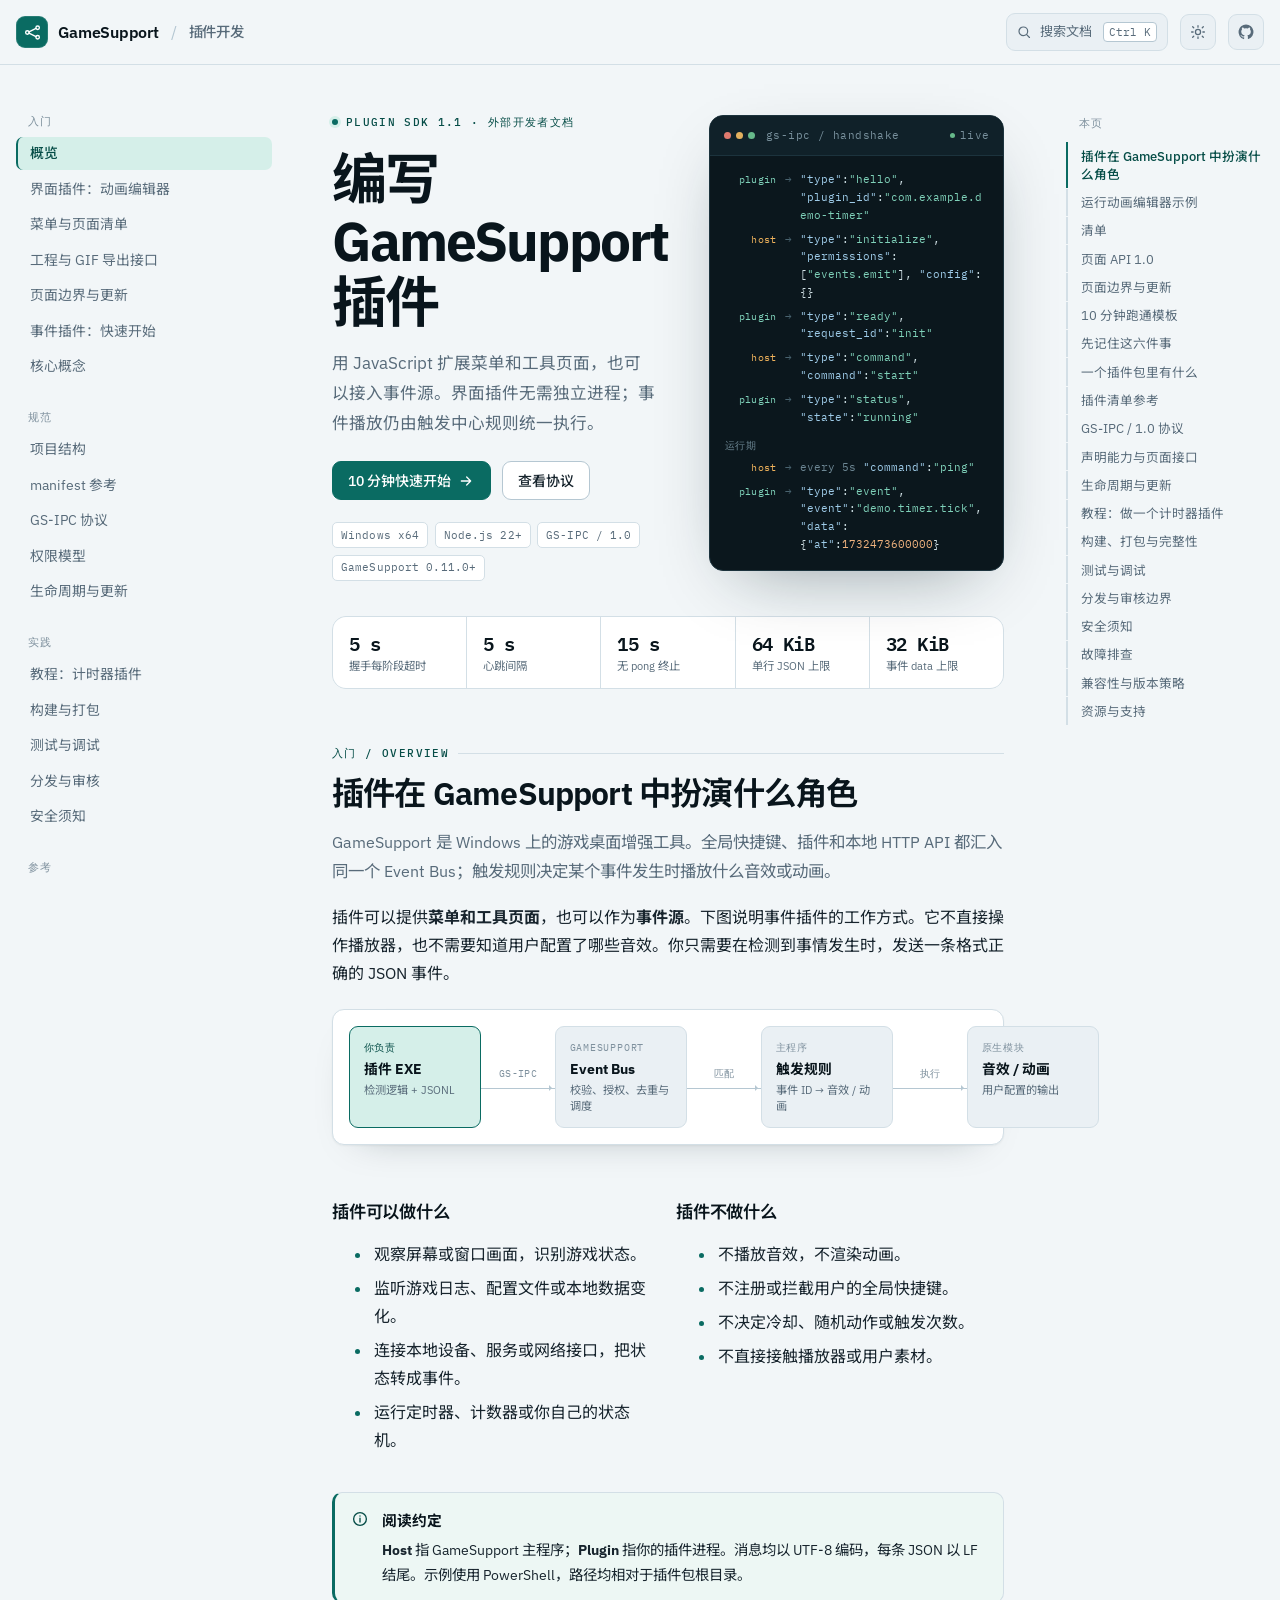
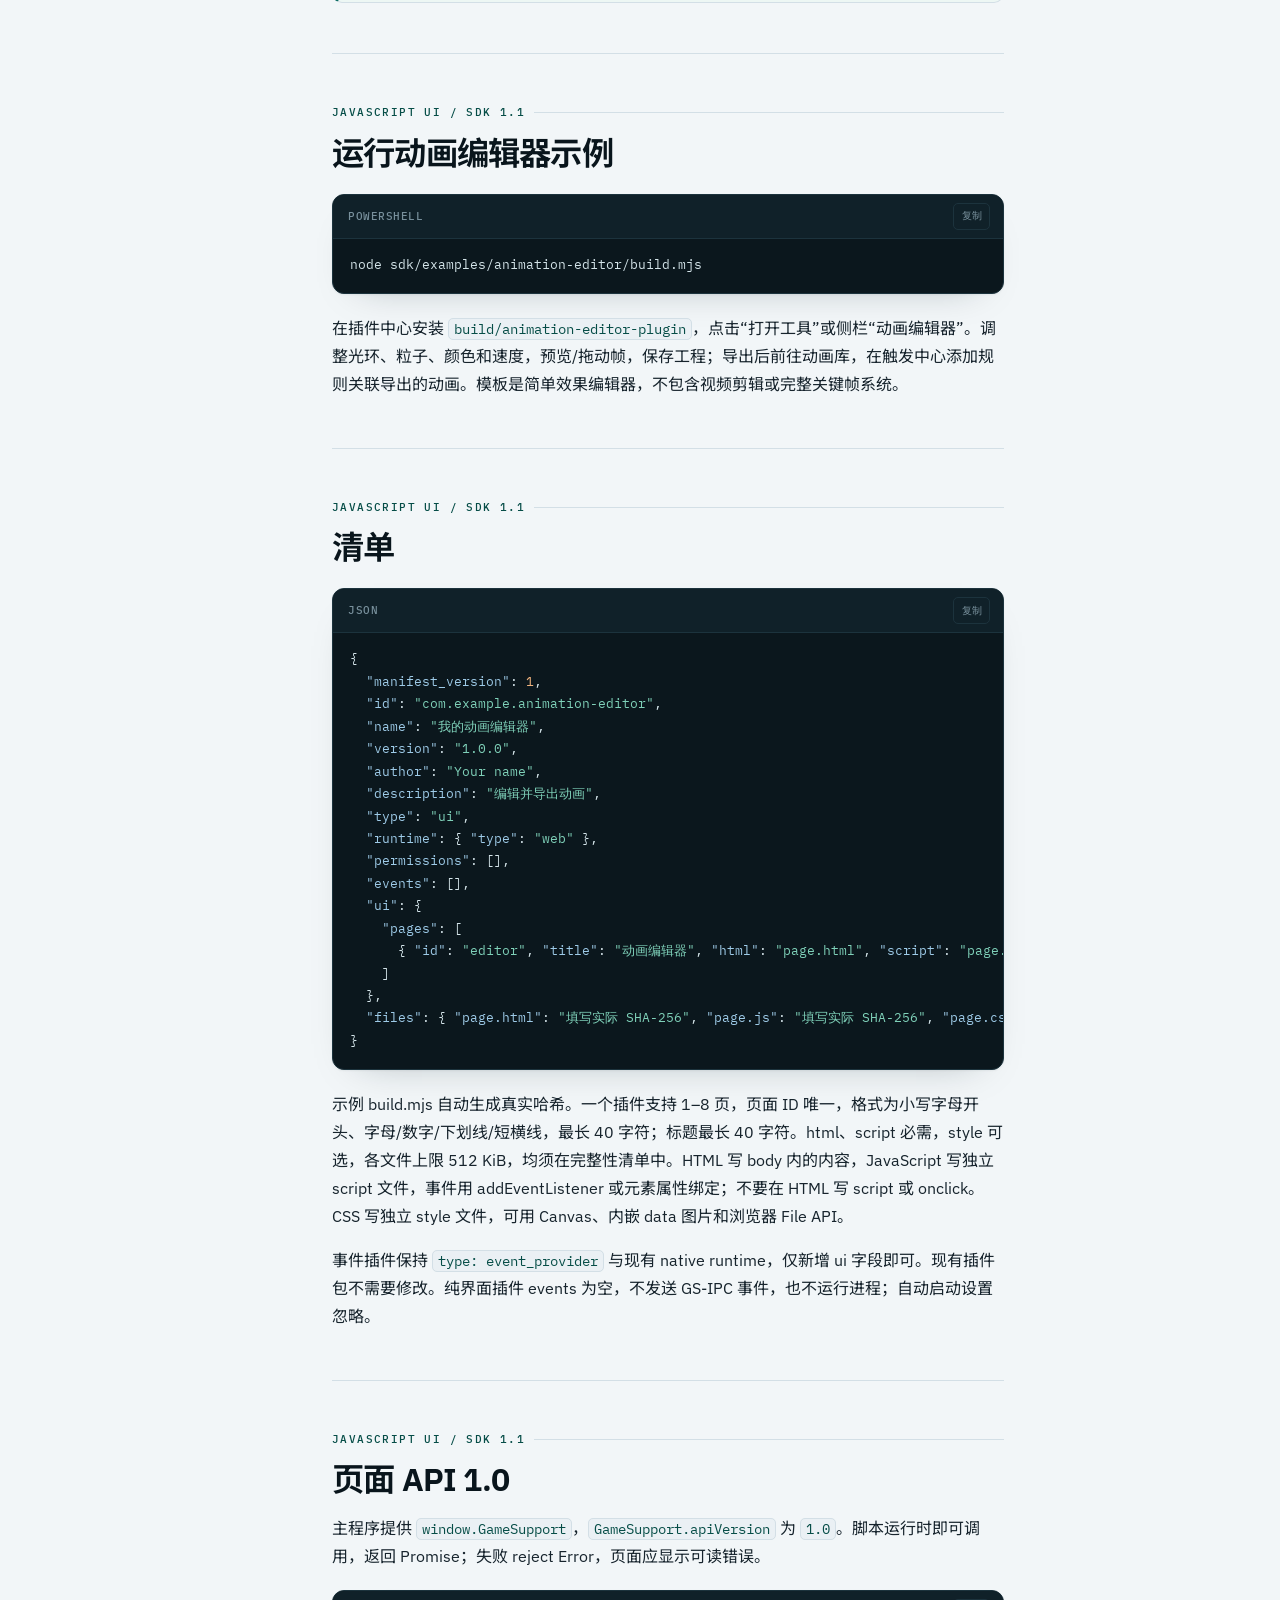
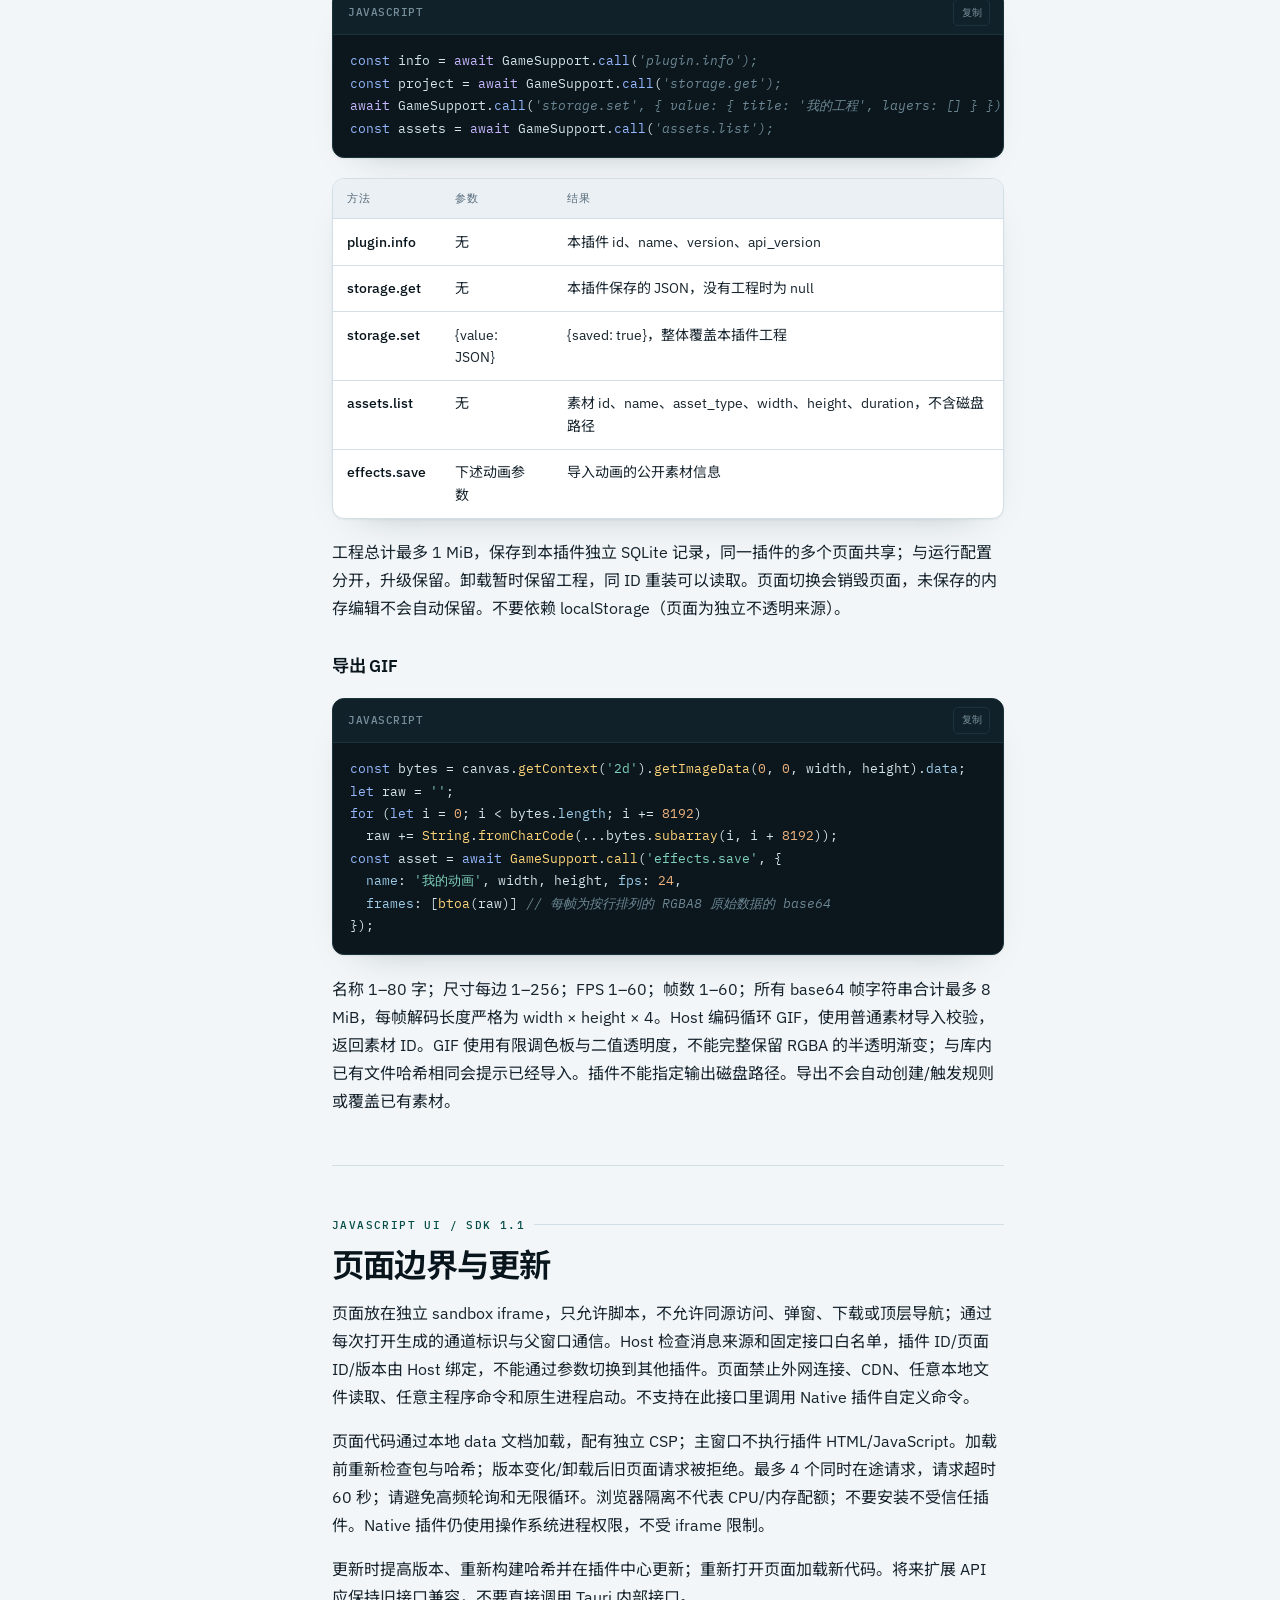
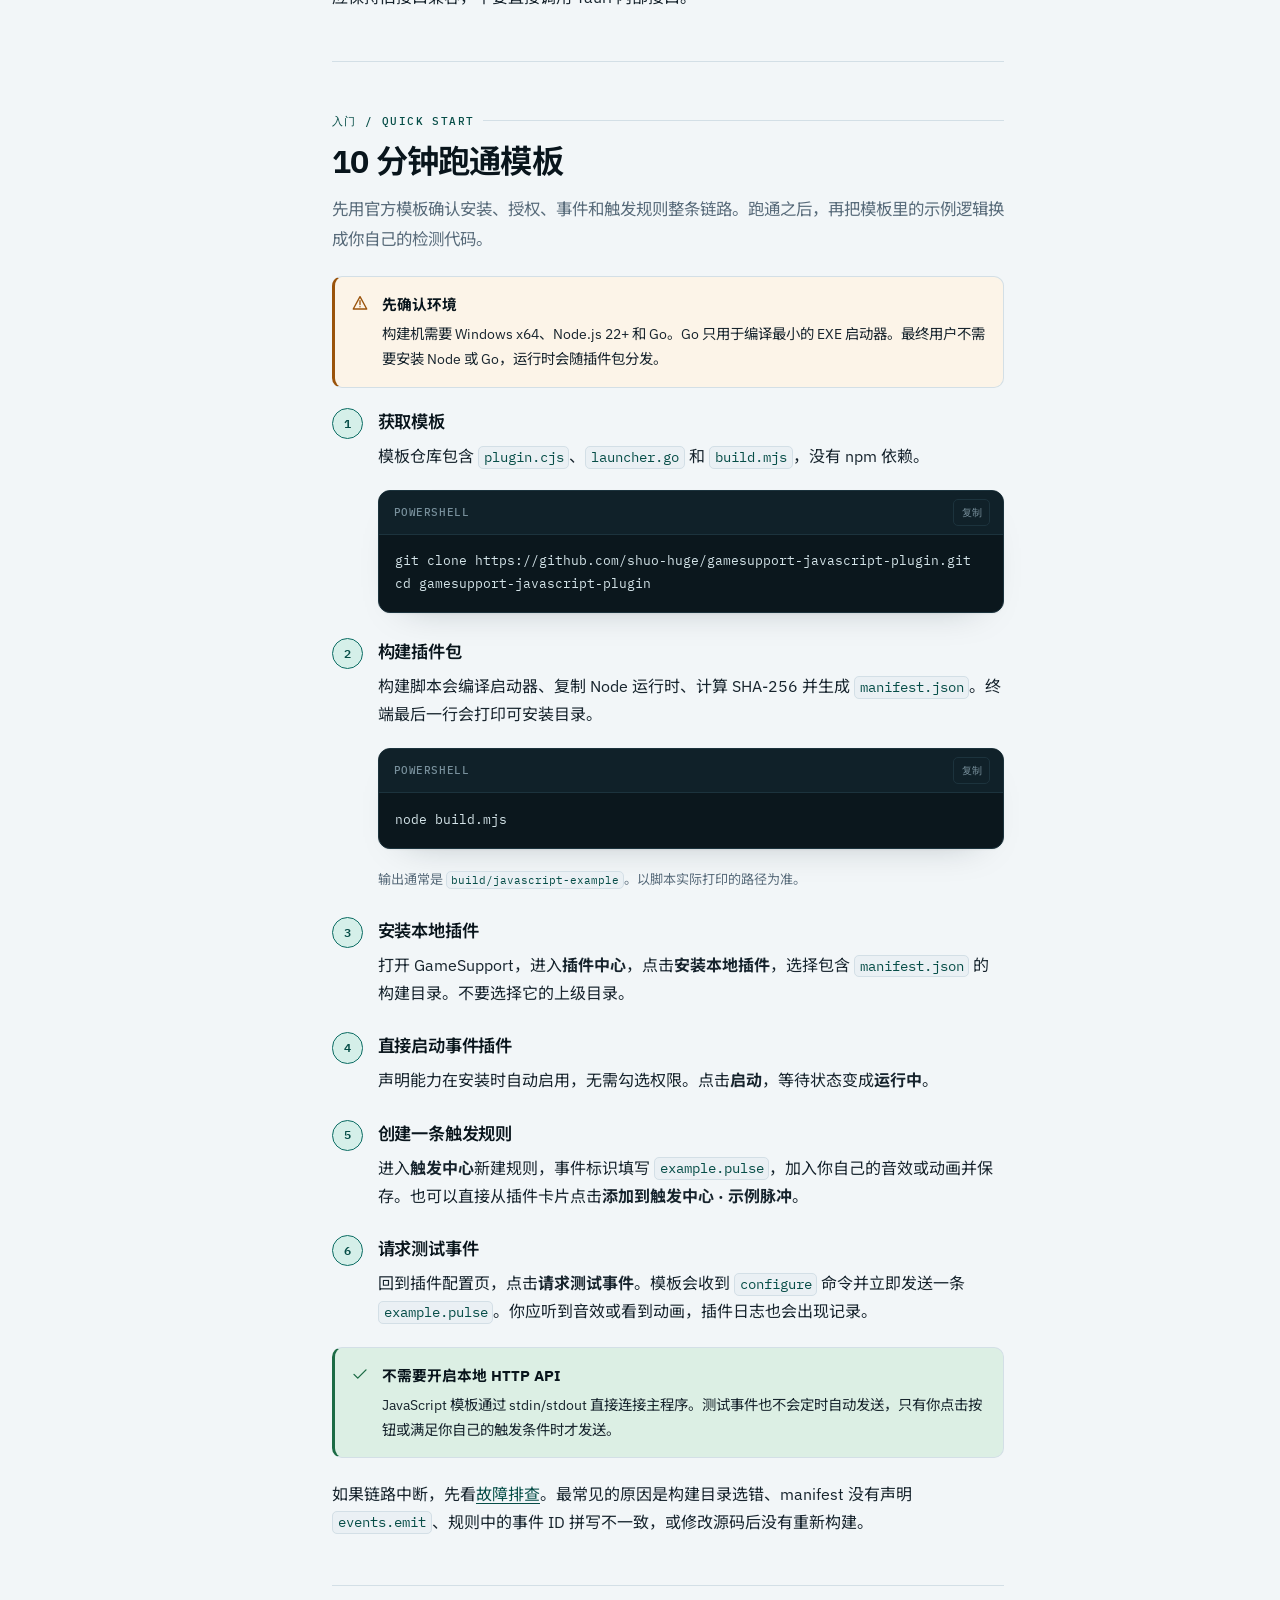
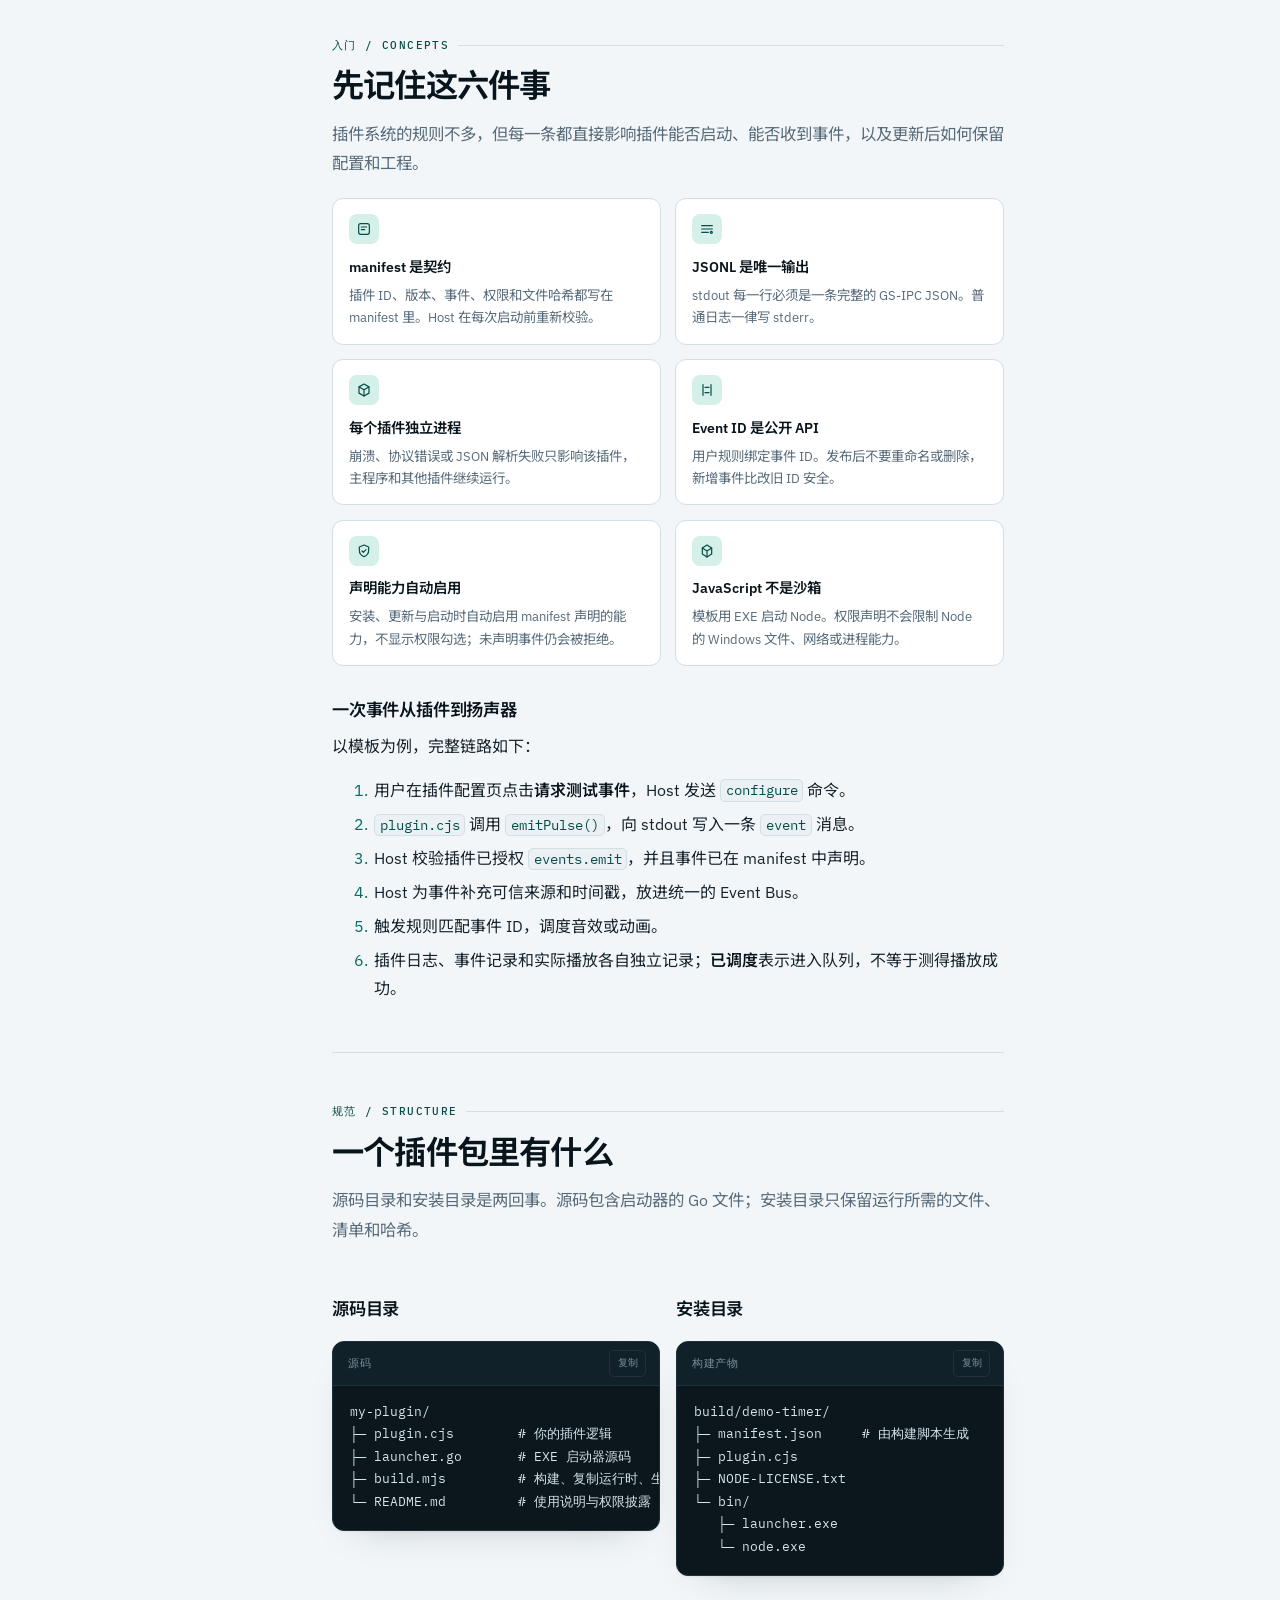
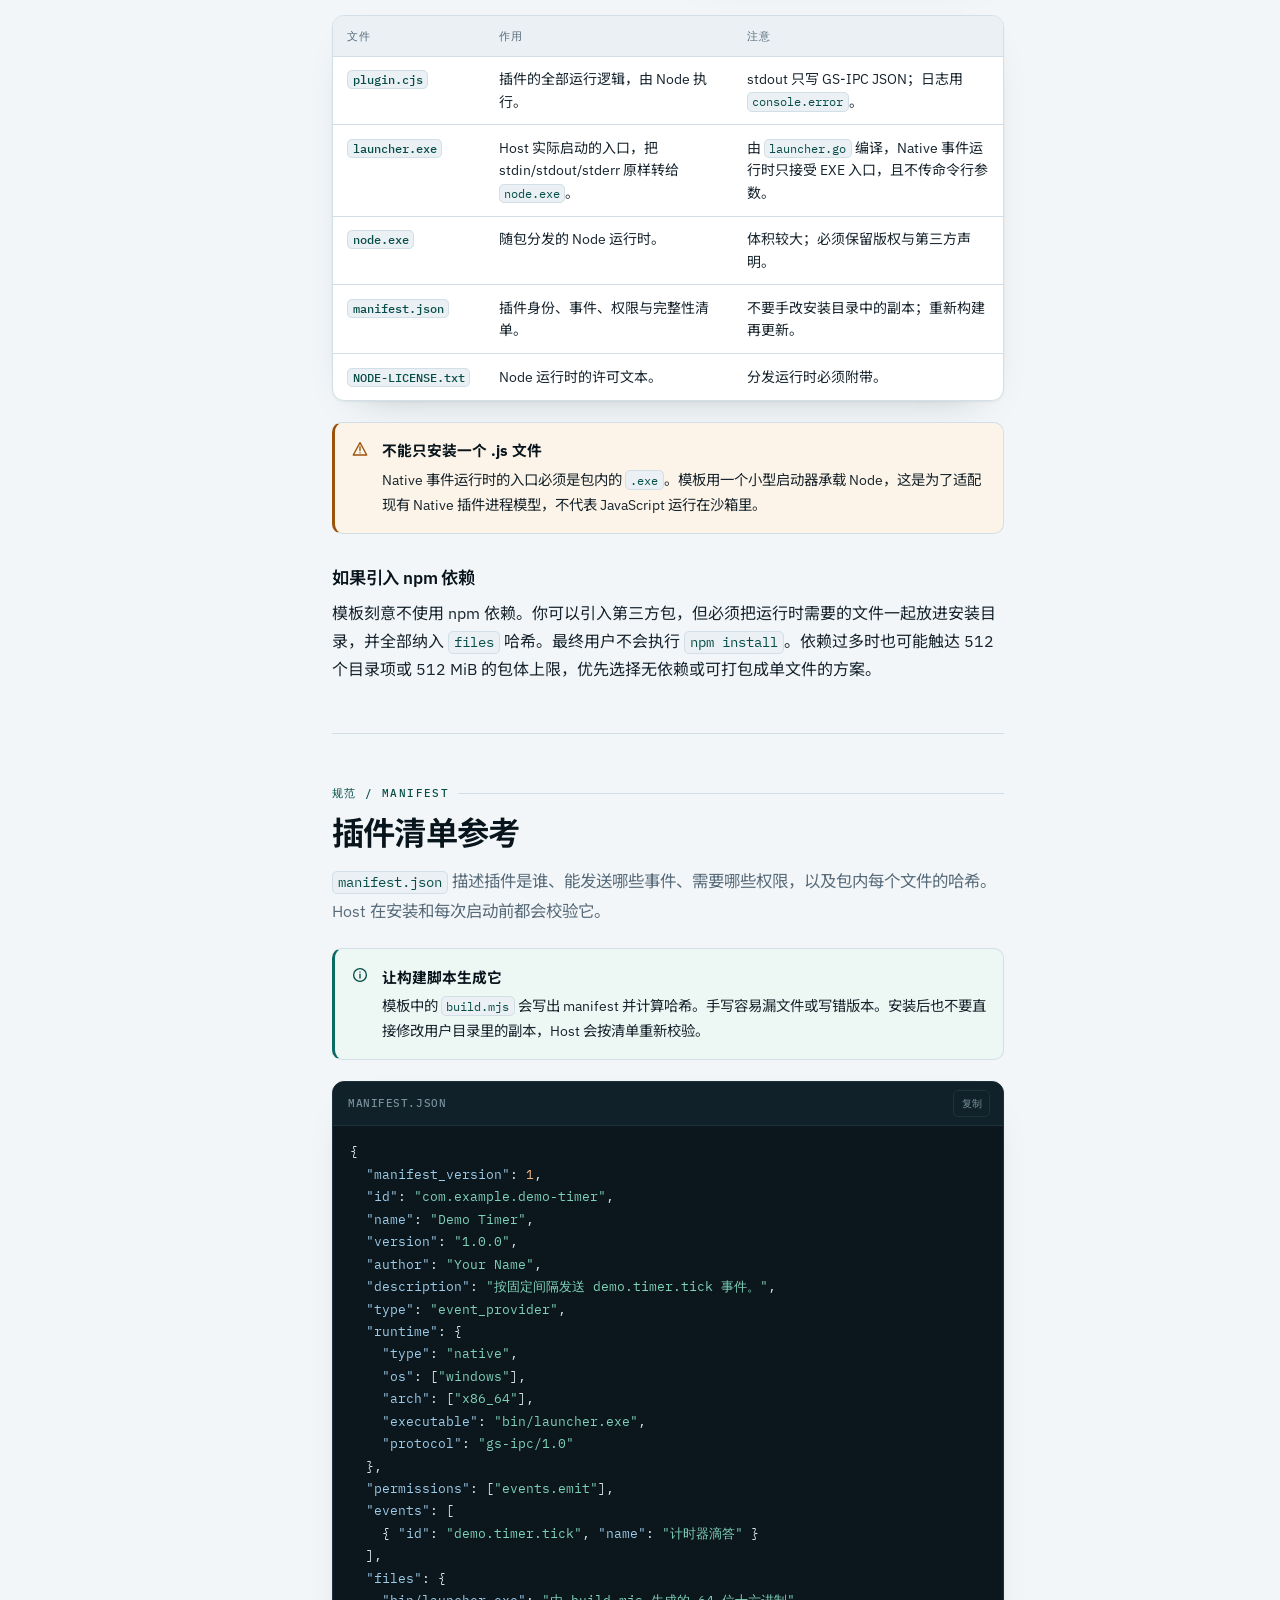
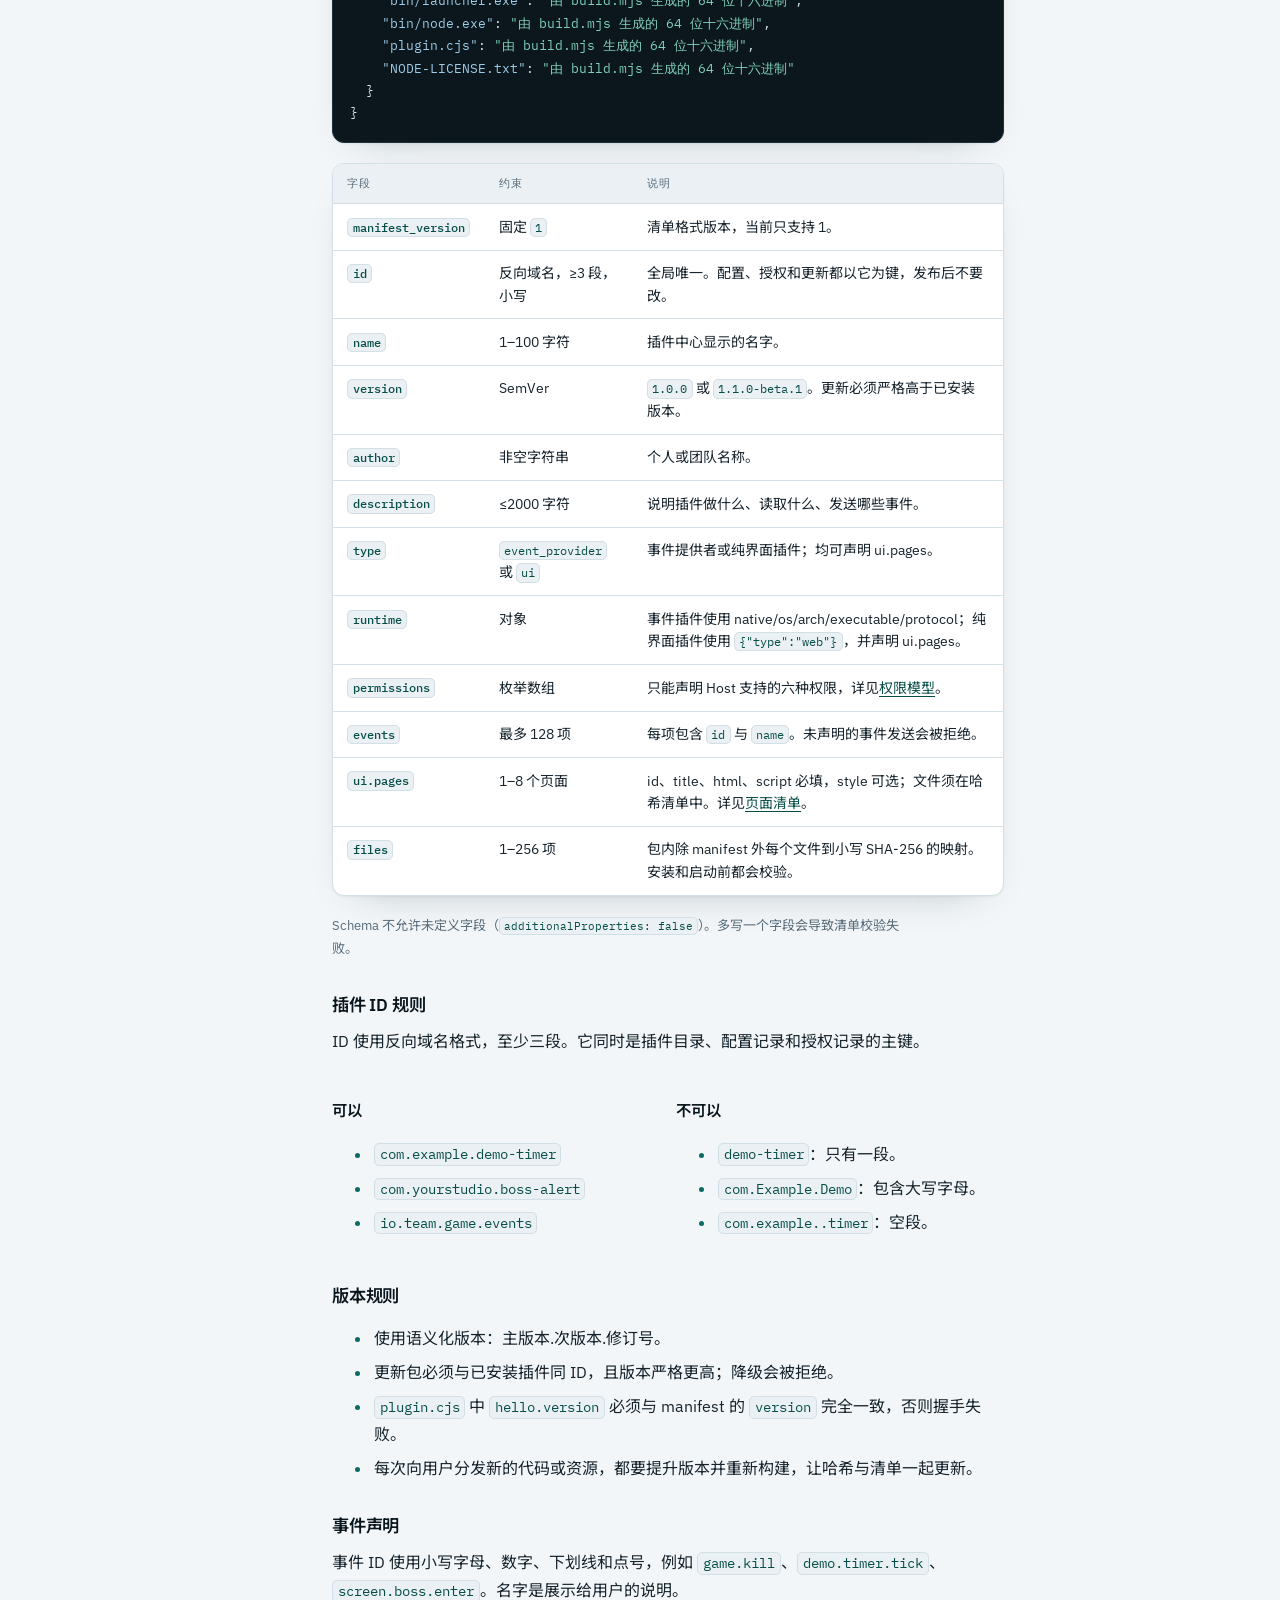
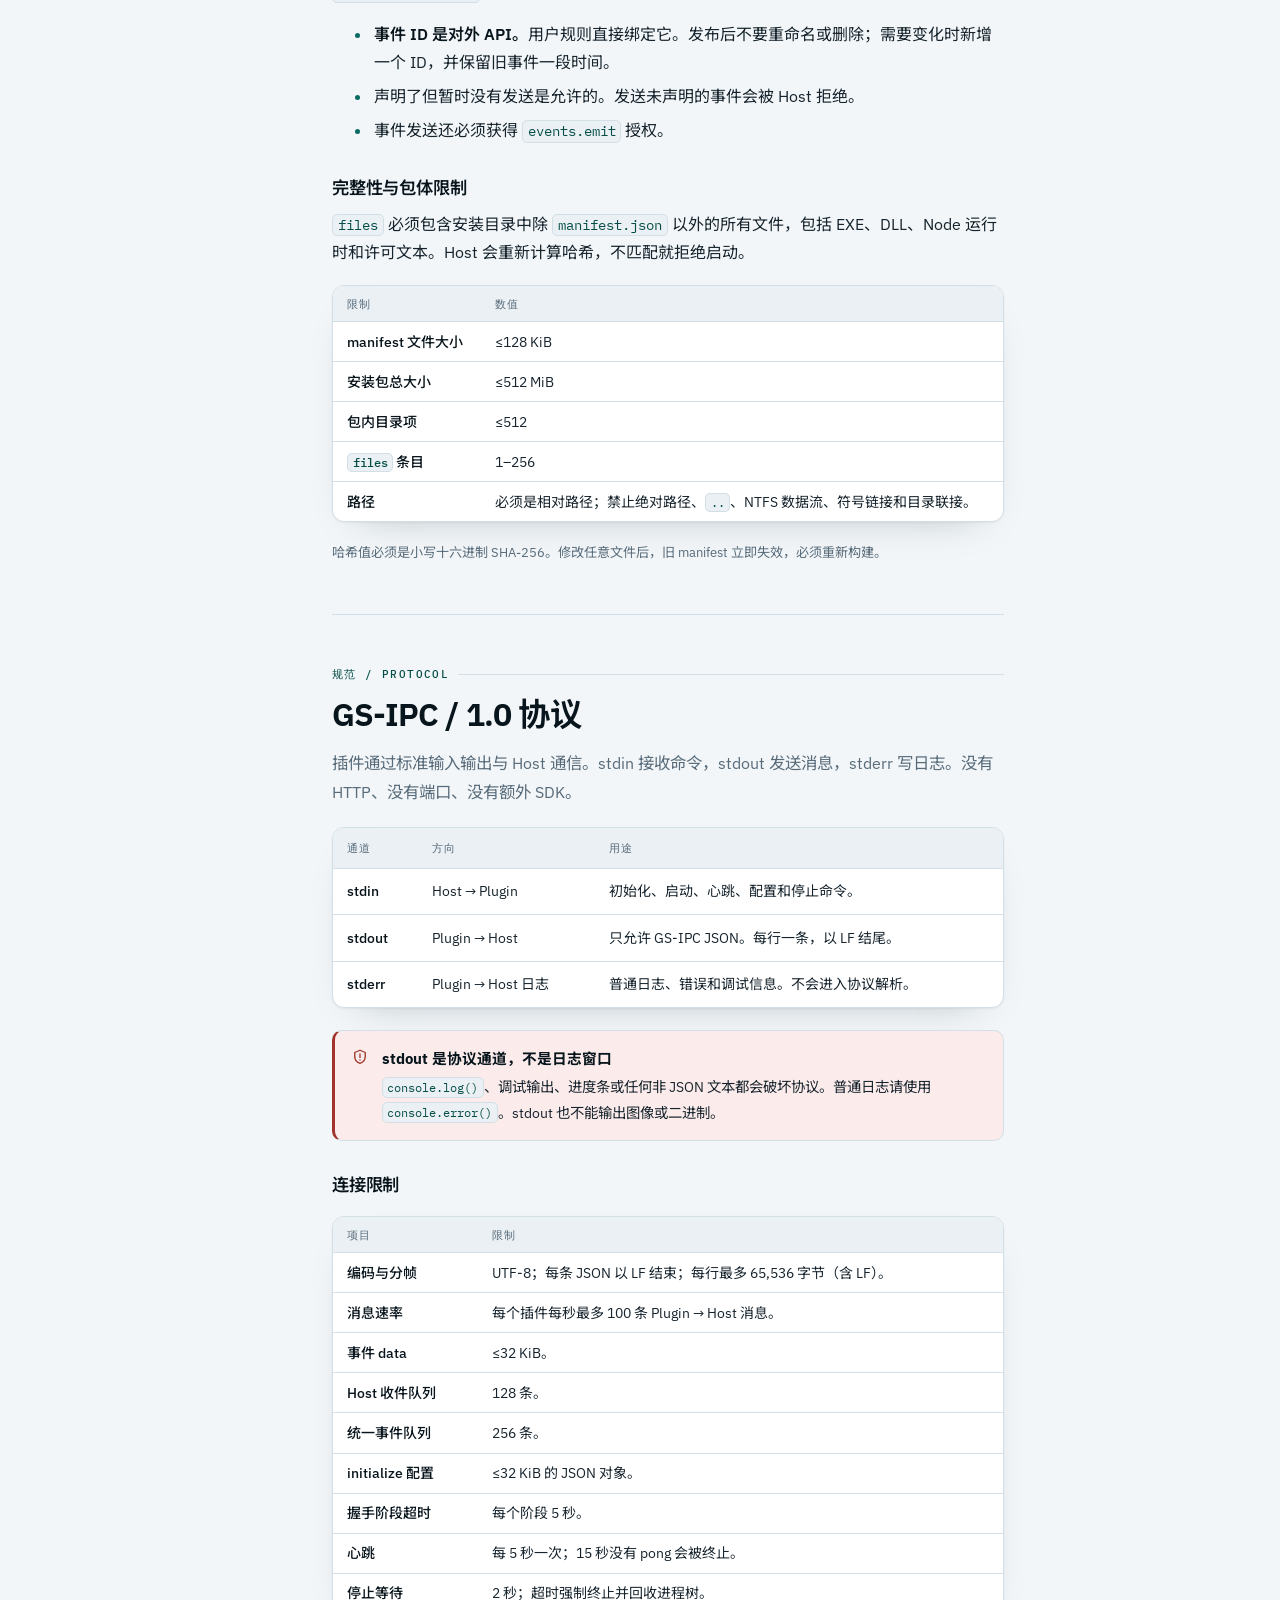
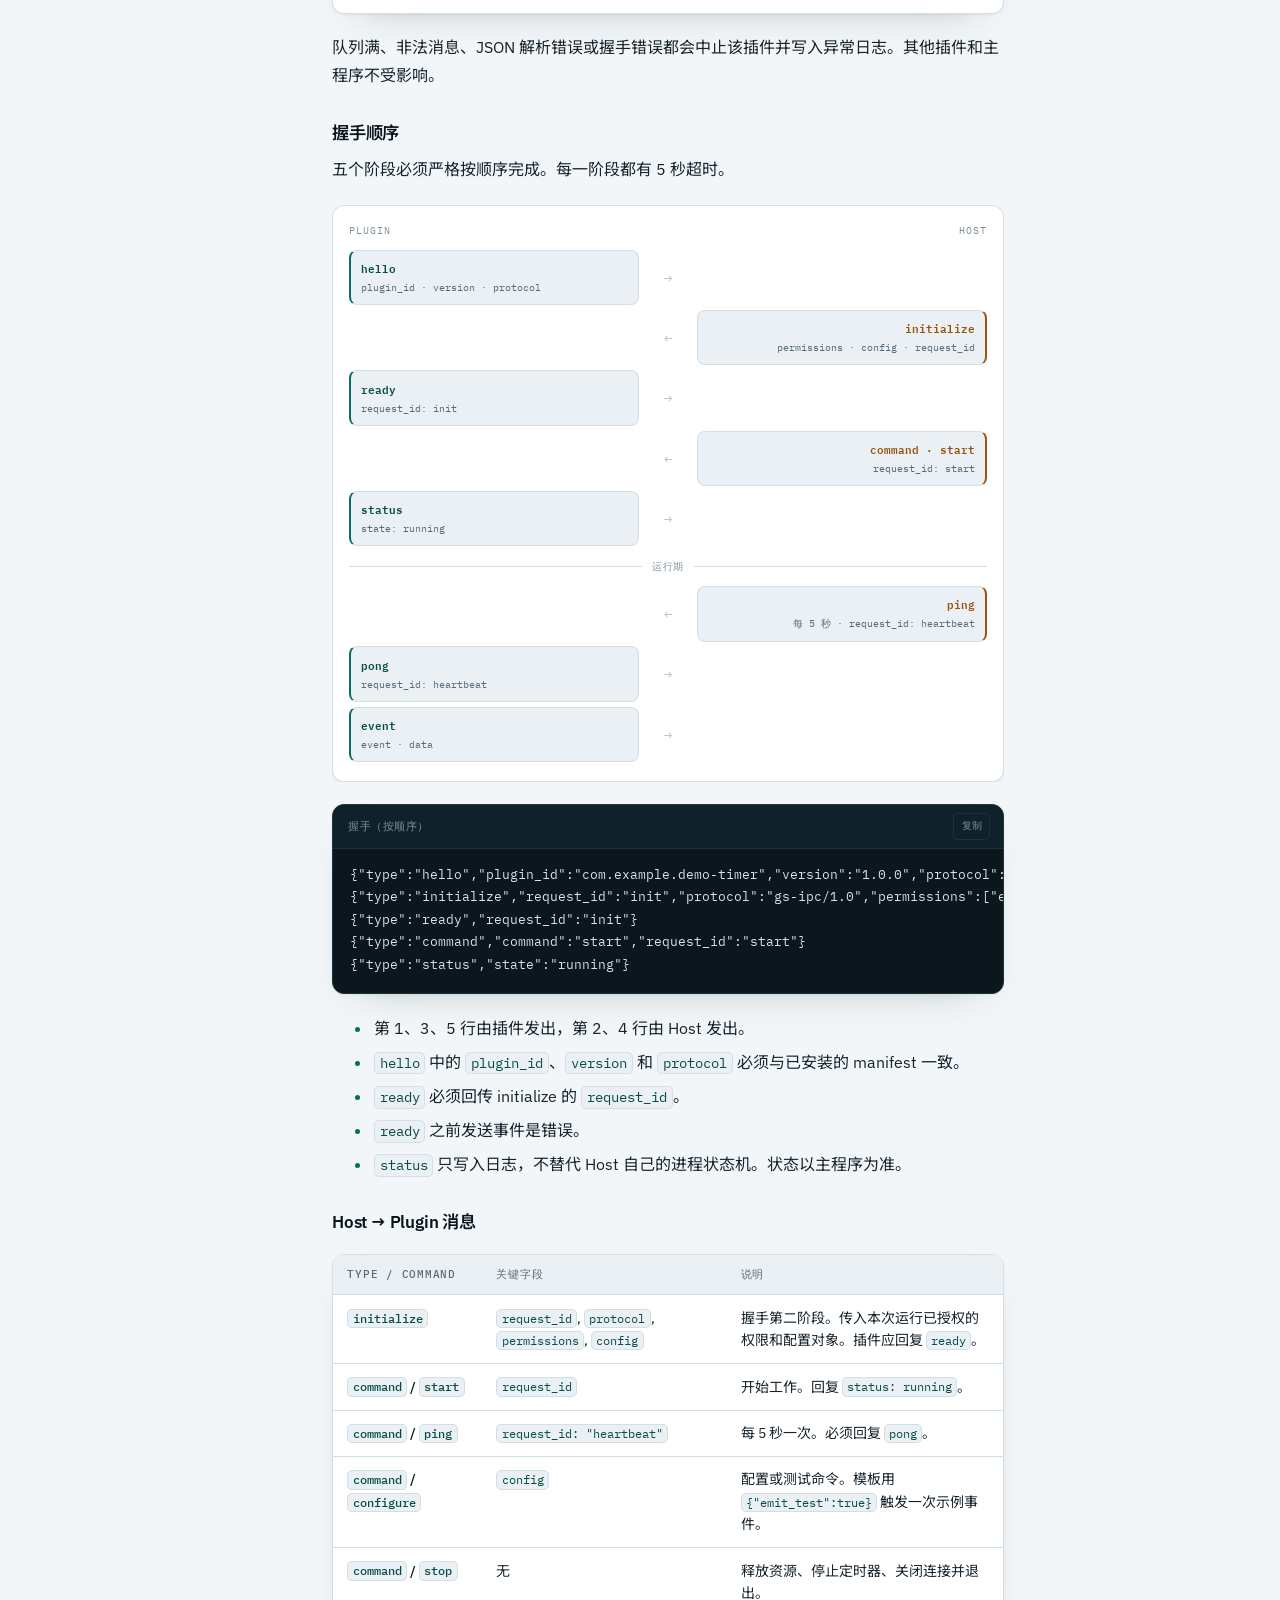
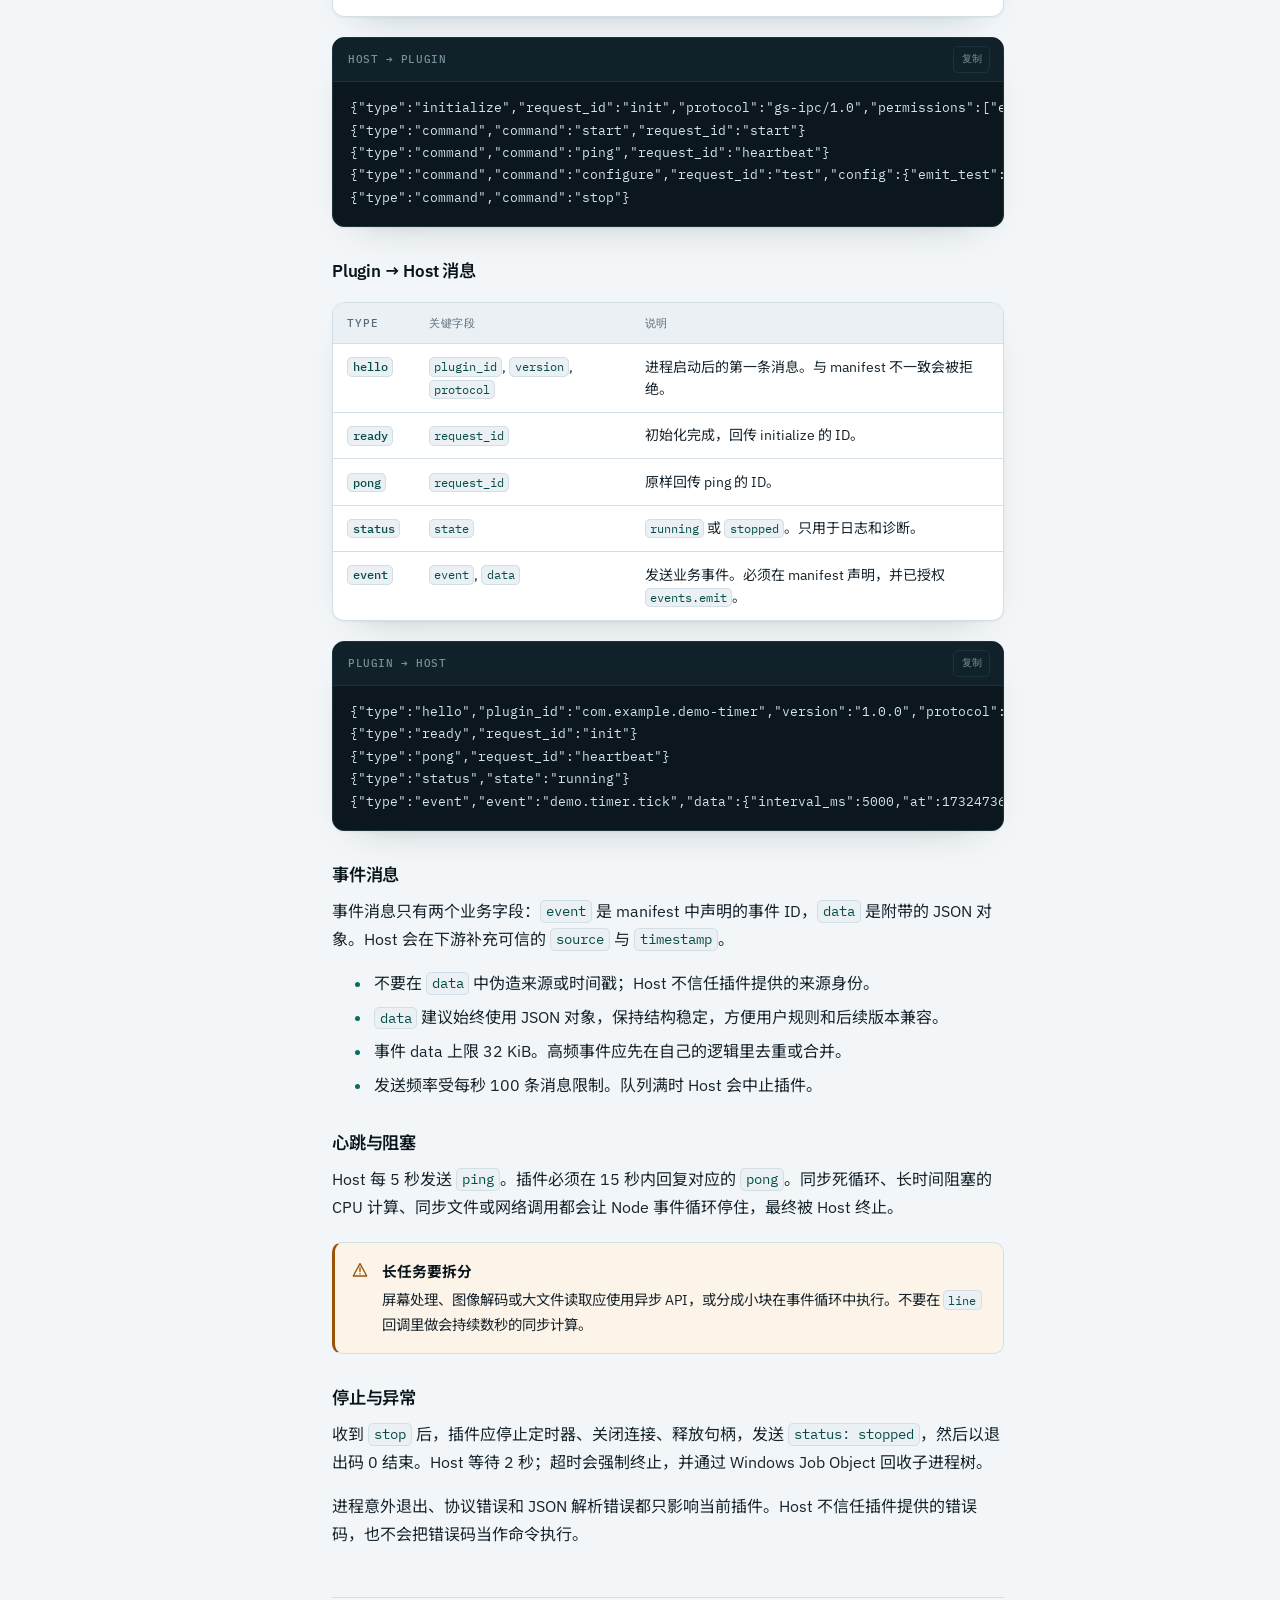
==== commit bf1bb60f: "Add JavaScript UI plugin and animation editor; update SDK 1.1 docs" ====
--- a/docs/index.html
+++ b/docs/index.html
@@ -888,7 +888,7 @@
         <p class="nav-label">入门</p>
         <ul class="nav-list">
           <li><a class="nav-link" href="#overview">概览</a></li>
-          <li><a class="nav-link" href="#quickstart">快速开始</a></li>
+          <li><a class="nav-link" href="#ui-quickstart">界面插件：动画编辑器</a></li><li><a class="nav-link" href="#ui-manifest">菜单与页面清单</a></li><li><a class="nav-link" href="#ui-api">工程与 GIF 导出接口</a></li><li><a class="nav-link" href="#ui-security">页面边界与更新</a></li><li><a class="nav-link" href="#quickstart">事件插件：快速开始</a></li>
           <li><a class="nav-link" href="#concepts">核心概念</a></li>
         </ul>
       </div>
@@ -922,8 +922,8 @@
       </div>
     </nav>
     <div class="sidebar-foot">
-      <span class="badge">SDK 1.0</span>
-      <span>GameSupport 0.4.x</span>
+      <span class="badge">SDK 1.1</span>
+      <span>GameSupport 0.11.0+</span>
     </div>
   </aside>
 
@@ -933,17 +933,17 @@
     <div class="content">
       <div class="hero">
         <div class="hero-copy">
-          <div class="eyebrow"><span class="dot" aria-hidden="true"></span>Plugin SDK 1.0 · 外部开发者文档</div>
+          <div class="eyebrow"><span class="dot" aria-hidden="true"></span>Plugin SDK 1.1 · 外部开发者文档</div>
           <h1>编写 GameSupport 插件</h1>
-          <p class="hero-lead">把你的检测逻辑接到 GameSupport 的事件引擎。插件只负责发现事件，音效、动画和触发规则由主程序统一执行。</p>
+          <p class="hero-lead">用 JavaScript 扩展菜单和工具页面，也可以接入事件源。界面插件无需独立进程；事件播放仍由触发中心规则统一执行。</p>
           <div class="hero-actions">
-            <a class="btn btn-primary" href="#quickstart">10 分钟快速开始
+            <a class="btn btn-primary" href="#ui-quickstart">10 分钟快速开始
               <svg viewBox="0 0 24 24" fill="none" stroke="currentColor" stroke-width="1.9" stroke-linecap="round" stroke-linejoin="round" aria-hidden="true"><path d="M5 12h14M13 6l6 6-6 6"/></svg>
             </a>
             <a class="btn" href="#protocol">查看协议</a>
           </div>
           <div class="hero-meta" aria-label="适用环境">
-            <span>Windows x64</span><span>Node.js 22+</span><span>GS-IPC / 1.0</span><span>GameSupport 0.4.x</span>
+            <span>Windows x64</span><span>Node.js 22+</span><span>GS-IPC / 1.0</span><span>GameSupport 0.11.0+</span>
           </div>
         </div>
         <div class="console" aria-label="GS-IPC 握手与事件示例">
@@ -977,7 +977,7 @@
         <div class="section-eyebrow">入门 / Overview</div>
         <h2>插件在 GameSupport 中扮演什么角色</h2>
         <p class="lead">GameSupport 是 Windows 上的游戏桌面增强工具。全局快捷键、插件和本地 HTTP API 都汇入同一个 Event Bus；触发规则决定某个事件发生时播放什么音效或动画。</p>
-        <p>插件是<strong>事件源</strong>。它不直接操作播放器，也不需要知道用户配置了哪些音效。你只需要在检测到事情发生时，发送一条格式正确的 JSON 事件。</p>
+        <p>插件可以提供<strong>菜单和工具页面</strong>，也可以作为<strong>事件源</strong>。下图说明事件插件的工作方式。它不直接操作播放器，也不需要知道用户配置了哪些音效。你只需要在检测到事情发生时，发送一条格式正确的 JSON 事件。</p>
 
         <div class="flow" role="img" aria-label="插件通过 GS-IPC 将事件发送到 GameSupport 的 Event Bus，再由触发规则播放音效或动画">
           <div class="flow-node you">
@@ -1035,7 +1035,38 @@
         </div>
       </section>
 
-      <section class="doc-section" id="quickstart">
+      <section class="doc-section" id="ui-quickstart"><div class="section-eyebrow">JavaScript UI / SDK 1.1</div><h2>运行动画编辑器示例</h2><div class="codeblock" data-lang="powershell"><pre><code>node sdk/examples/animation-editor/build.mjs</code></pre></div><p>在插件中心安装 <code>build/animation-editor-plugin</code>，点击“打开工具”或侧栏“动画编辑器”。调整光环、粒子、颜色和速度，预览/拖动帧，保存工程；导出后前往动画库，在触发中心添加规则关联导出的动画。模板是简单效果编辑器，不包含视频剪辑或完整关键帧系统。</p></section>
+<section class="doc-section" id="ui-manifest"><div class="section-eyebrow">JavaScript UI / SDK 1.1</div><h2>清单</h2><div class="codeblock" data-lang="json"><pre><code>{
+  "manifest_version": 1,
+  "id": "com.example.animation-editor",
+  "name": "我的动画编辑器",
+  "version": "1.0.0",
+  "author": "Your name",
+  "description": "编辑并导出动画",
+  "type": "ui",
+  "runtime": { "type": "web" },
+  "permissions": [],
+  "events": [],
+  "ui": {
+    "pages": [
+      { "id": "editor", "title": "动画编辑器", "html": "page.html", "script": "page.js", "style": "page.css" }
+    ]
+  },
+  "files": { "page.html": "填写实际 SHA-256", "page.js": "填写实际 SHA-256", "page.css": "填写实际 SHA-256" }
+}</code></pre></div><p>示例 build.mjs 自动生成真实哈希。一个插件支持 1–8 页，页面 ID 唯一，格式为小写字母开头、字母/数字/下划线/短横线，最长 40 字符；标题最长 40 字符。html、script 必需，style 可选，各文件上限 512 KiB，均须在完整性清单中。HTML 写 body 内的内容，JavaScript 写独立 script 文件，事件用 addEventListener 或元素属性绑定；不要在 HTML 写 script 或 onclick。CSS 写独立 style 文件，可用 Canvas、内嵌 data 图片和浏览器 File API。</p><p>事件插件保持 <code>type: event_provider</code> 与现有 native runtime，仅新增 ui 字段即可。现有插件包不需要修改。纯界面插件 events 为空，不发送 GS-IPC 事件，也不运行进程；自动启动设置忽略。</p></section>
+<section class="doc-section" id="ui-api"><div class="section-eyebrow">JavaScript UI / SDK 1.1</div><h2>页面 API 1.0</h2><p>主程序提供 <code>window.GameSupport</code>，<code>GameSupport.apiVersion</code> 为 <code>1.0</code>。脚本运行时即可调用，返回 Promise；失败 reject Error，页面应显示可读错误。</p><div class="codeblock" data-lang="javascript"><pre><code>const info = await GameSupport.call('plugin.info');
+const project = await GameSupport.call('storage.get');
+await GameSupport.call('storage.set', { value: { title: '我的工程', layers: [] } });
+const assets = await GameSupport.call('assets.list');</code></pre></div><div class="table-wrap"><table><thead><tr><th>方法</th><th>参数</th><th>结果</th></tr></thead><tbody><tr><td>plugin.info</td><td>无</td><td>本插件 id、name、version、api_version</td></tr><tr><td>storage.get</td><td>无</td><td>本插件保存的 JSON，没有工程时为 null</td></tr><tr><td>storage.set</td><td>{value: JSON}</td><td>{saved: true}，整体覆盖本插件工程</td></tr><tr><td>assets.list</td><td>无</td><td>素材 id、name、asset_type、width、height、duration，不含磁盘路径</td></tr><tr><td>effects.save</td><td>下述动画参数</td><td>导入动画的公开素材信息</td></tr></tbody></table></div><p>工程总计最多 1 MiB，保存到本插件独立 SQLite 记录，同一插件的多个页面共享；与运行配置分开，升级保留。卸载暂时保留工程，同 ID 重装可以读取。页面切换会销毁页面，未保存的内存编辑不会自动保留。不要依赖 localStorage（页面为独立不透明来源）。</p><h3>导出 GIF</h3><div class="codeblock" data-lang="javascript"><pre><code>const bytes = canvas.getContext('2d').getImageData(0, 0, width, height).data;
+let raw = '';
+for (let i = 0; i &lt; bytes.length; i += 8192)
+  raw += String.fromCharCode(...bytes.subarray(i, i + 8192));
+const asset = await GameSupport.call('effects.save', {
+  name: '我的动画', width, height, fps: 24,
+  frames: [btoa(raw)] // 每帧为按行排列的 RGBA8 原始数据的 base64
+});</code></pre></div><p>名称 1–80 字；尺寸每边 1–256；FPS 1–60；帧数 1–60；所有 base64 帧字符串合计最多 8 MiB，每帧解码长度严格为 width × height × 4。Host 编码循环 GIF，使用普通素材导入校验，返回素材 ID。GIF 使用有限调色板与二值透明度，不能完整保留 RGBA 的半透明渐变；与库内已有文件哈希相同会提示已经导入。插件不能指定输出磁盘路径。导出不会自动创建/触发规则或覆盖已有素材。</p></section>
+<section class="doc-section" id="ui-security"><div class="section-eyebrow">JavaScript UI / SDK 1.1</div><h2>页面边界与更新</h2><p>页面放在独立 sandbox iframe，只允许脚本，不允许同源访问、弹窗、下载或顶层导航；通过每次打开生成的通道标识与父窗口通信。Host 检查消息来源和固定接口白名单，插件 ID/页面 ID/版本由 Host 绑定，不能通过参数切换到其他插件。页面禁止外网连接、CDN、任意本地文件读取、任意主程序命令和原生进程启动。不支持在此接口里调用 Native 插件自定义命令。</p><p>页面代码通过本地 data 文档加载，配有独立 CSP；主窗口不执行插件 HTML/JavaScript。加载前重新检查包与哈希；版本变化/卸载后旧页面请求被拒绝。最多 4 个同时在途请求，请求超时 60 秒；请避免高频轮询和无限循环。浏览器隔离不代表 CPU/内存配额；不要安装不受信任插件。Native 插件仍使用操作系统进程权限，不受 iframe 限制。</p><p>更新时提高版本、重新构建哈希并在插件中心更新；重新打开页面加载新代码。将来扩展 API 应保持旧接口兼容，不要直接调用 Tauri 内部接口。</p></section>
+<section class="doc-section" id="quickstart">
         <div class="section-eyebrow">入门 / Quick start</div>
         <h2>10 分钟跑通模板</h2>
         <p class="lead">先用官方模板确认安装、授权、事件和触发规则整条链路。跑通之后，再把模板里的示例逻辑换成你自己的检测代码。</p>
@@ -1066,8 +1097,8 @@
             <p>打开 GameSupport，进入<strong>插件中心</strong>，点击<strong>安装本地插件</strong>，选择包含 <code>manifest.json</code> 的构建目录。不要选择它的上级目录。</p>
           </li>
           <li>
-            <h3>授权并启动</h3>
-            <p>在插件卡片上打开<strong>配置与权限</strong>，勾选 <code>events.emit</code>，点击<strong>保存授权与配置</strong>。保存后回到卡片点击<strong>启动</strong>，等待状态变成<strong>运行中</strong>。</p>
+            <h3>直接启动事件插件</h3>
+            <p>声明能力在安装时自动启用，无需勾选权限。点击<strong>启动</strong>，等待状态变成<strong>运行中</strong>。</p>
           </li>
           <li>
             <h3>创建一条触发规则</h3>
@@ -1087,13 +1118,13 @@
           </div>
         </div>
 
-        <p>如果链路中断，先看<a href="#troubleshooting">故障排查</a>。最常见的原因是构建目录选错、没有授权 <code>events.emit</code>、规则中的事件 ID 拼写不一致，或修改源码后没有重新构建。</p>
+        <p>如果链路中断，先看<a href="#troubleshooting">故障排查</a>。最常见的原因是构建目录选错、manifest 没有声明 <code>events.emit</code>、规则中的事件 ID 拼写不一致，或修改源码后没有重新构建。</p>
       </section>
 
       <section class="doc-section" id="concepts">
         <div class="section-eyebrow">入门 / Concepts</div>
         <h2>先记住这六件事</h2>
-        <p class="lead">插件系统的规则不多，但每一条都直接影响插件能否启动、能否收到事件，以及更新后用户是否还需要重新授权。</p>
+        <p class="lead">插件系统的规则不多，但每一条都直接影响插件能否启动、能否收到事件，以及更新后如何保留配置和工程。</p>
 
         <div class="card-grid">
           <div class="card">
@@ -1118,13 +1149,13 @@
           </div>
           <div class="card">
             <span class="card-icon"><svg viewBox="0 0 24 24" fill="none" stroke="currentColor" stroke-width="1.8" stroke-linecap="round" stroke-linejoin="round"><path d="M12 3 5 6v5c0 4.4 3 8.2 7 9.5 4-1.3 7-5.1 7-9.5V6Z"/><path d="m9 12 2 2 4-4"/></svg></span>
-            <h4>权限由用户授予</h4>
-            <p>首次安装不授予任何权限。用户逐项勾选后，插件才能获得对应的能力声明。</p>
+            <h4>声明能力自动启用</h4>
+            <p>安装、更新与启动时自动启用 manifest 声明的能力，不显示权限勾选；未声明事件仍会被拒绝。</p>
           </div>
           <div class="card">
             <span class="card-icon"><svg viewBox="0 0 24 24" fill="none" stroke="currentColor" stroke-width="1.8" stroke-linecap="round" stroke-linejoin="round"><path d="M5 7.5 12 3l7 4.5v9L12 21l-7-4.5Z"/><path d="M12 12v9M5 7.5l7 4.5 7-4.5"/></svg></span>
             <h4>JavaScript 不是沙箱</h4>
-            <p>模板用 EXE 启动 Node。勾选权限不会限制 Node 的 Windows 文件、网络或进程能力。</p>
+            <p>模板用 EXE 启动 Node。权限声明不会限制 Node 的 Windows 文件、网络或进程能力。</p>
           </div>
         </div>
 
@@ -1171,7 +1202,7 @@
             <thead><tr><th>文件</th><th>作用</th><th>注意</th></tr></thead>
             <tbody>
               <tr><td><code>plugin.cjs</code></td><td>插件的全部运行逻辑，由 Node 执行。</td><td>stdout 只写 GS-IPC JSON；日志用 <code>console.error</code>。</td></tr>
-              <tr><td><code>launcher.exe</code></td><td>Host 实际启动的入口，把 stdin/stdout/stderr 原样转给 <code>node.exe</code>。</td><td>由 <code>launcher.go</code> 编译，当前 Host 只接受 EXE 入口，且不传命令行参数。</td></tr>
+              <tr><td><code>launcher.exe</code></td><td>Host 实际启动的入口，把 stdin/stdout/stderr 原样转给 <code>node.exe</code>。</td><td>由 <code>launcher.go</code> 编译，Native 事件运行时只接受 EXE 入口，且不传命令行参数。</td></tr>
               <tr><td><code>node.exe</code></td><td>随包分发的 Node 运行时。</td><td>体积较大；必须保留版权与第三方声明。</td></tr>
               <tr><td><code>manifest.json</code></td><td>插件身份、事件、权限与完整性清单。</td><td>不要手改安装目录中的副本；重新构建再更新。</td></tr>
               <tr><td><code>NODE-LICENSE.txt</code></td><td>Node 运行时的许可文本。</td><td>分发运行时必须附带。</td></tr>
@@ -1183,7 +1214,7 @@
           <div class="callout-icon"><svg viewBox="0 0 24 24" fill="none" stroke="currentColor" stroke-width="1.8" stroke-linecap="round" stroke-linejoin="round"><path d="M12 3.5 21 20H3Z"/><path d="M12 9v5M12 17h.01"/></svg></div>
           <div class="callout-body">
             <strong>不能只安装一个 .js 文件</strong>
-            <p>当前 Host 的入口必须是包内的 <code>.exe</code>。模板用一个小型启动器承载 Node，这是为了适配现有 Native 插件进程模型，不代表 JavaScript 运行在沙箱里。</p>
+            <p>Native 事件运行时的入口必须是包内的 <code>.exe</code>。模板用一个小型启动器承载 Node，这是为了适配现有 Native 插件进程模型，不代表 JavaScript 运行在沙箱里。</p>
           </div>
         </div>
 
@@ -1241,11 +1272,11 @@
               <tr><td><code>version</code></td><td>SemVer</td><td><code>1.0.0</code> 或 <code>1.1.0-beta.1</code>。更新必须严格高于已安装版本。</td></tr>
               <tr><td><code>author</code></td><td>非空字符串</td><td>个人或团队名称。</td></tr>
               <tr><td><code>description</code></td><td>≤2000 字符</td><td>说明插件做什么、读取什么、发送哪些事件。</td></tr>
-              <tr><td><code>type</code></td><td>固定 <code>event_provider</code></td><td>当前唯一的插件类型：事件提供者。</td></tr>
-              <tr><td><code>runtime</code></td><td>对象</td><td><code>type: native</code>、<code>os: ["windows"]</code>、<code>arch: ["x86_64"]</code>，入口是包内相对路径的 <code>.exe</code>，协议固定。</td></tr>
+              <tr><td><code>type</code></td><td><code>event_provider</code> 或 <code>ui</code></td><td>事件提供者或纯界面插件；均可声明 ui.pages。</td></tr>
+              <tr><td><code>runtime</code></td><td>对象</td><td>事件插件使用 native/os/arch/executable/protocol；纯界面插件使用 <code>{"type":"web"}</code>，并声明 ui.pages。</td></tr>
               <tr><td><code>permissions</code></td><td>枚举数组</td><td>只能声明 Host 支持的六种权限，详见<a href="#permissions">权限模型</a>。</td></tr>
               <tr><td><code>events</code></td><td>最多 128 项</td><td>每项包含 <code>id</code> 与 <code>name</code>。未声明的事件发送会被拒绝。</td></tr>
-              <tr><td><code>files</code></td><td>1–256 项</td><td>包内除 manifest 外每个文件到小写 SHA-256 的映射。安装和启动前都会校验。</td></tr>
+              <tr><td><code>ui.pages</code></td><td>1–8 个页面</td><td>id、title、html、script 必填，style 可选；文件须在哈希清单中。详见<a href="#ui-manifest">页面清单</a>。</td></tr><tr><td><code>files</code></td><td>1–256 项</td><td>包内除 manifest 外每个文件到小写 SHA-256 的映射。安装和启动前都会校验。</td></tr>
             </tbody>
           </table>
         </div>
@@ -1467,103 +1498,9 @@
         <p>进程意外退出、协议错误和 JSON 解析错误都只影响当前插件。Host 不信任插件提供的错误码，也不会把错误码当作命令执行。</p>
       </section>
 
-      <section class="doc-section" id="permissions">
-        <div class="section-eyebrow">规范 / Permissions</div>
-        <h2>权限模型</h2>
-        <p class="lead">权限是用户审核插件的依据，也是插件向用户说明数据访问范围的方式。它不是 Windows 安全边界。</p>
-
-        <div class="table-wrap">
-          <table>
-            <thead><tr><th>权限</th><th>什么时候需要</th><th>建议</th></tr></thead>
-            <tbody>
-              <tr><td><code>events.emit</code></td><td>发送任何事件。</td><td>事件插件几乎都需要。没有它，所有 <code>event</code> 消息都会被拒绝。</td></tr>
-              <tr><td><code>screen.capture</code></td><td>读取屏幕、窗口或游戏画面像素。</td><td>明确说明捕获范围与频率。独占全屏可能无法捕获，无边框窗口更可靠。</td></tr>
-              <tr><td><code>filesystem.read</code></td><td>读取游戏日志、配置文件或本地状态。</td><td>只声明实际需要的目录。不要扫描与功能无关的用户文件。</td></tr>
-              <tr><td><code>filesystem.write</code></td><td>写缓存、日志或导出文件。</td><td>说明写入位置和用途，避免覆盖用户文件。</td></tr>
-              <tr><td><code>network.client</code></td><td>连接外部服务或本地网络接口。</td><td>披露目标地址、发送的数据和失败时的行为。</td></tr>
-              <tr><td><code>process.launch</code></td><td>启动辅助程序或子进程。</td><td>尽量合并到一个 EXE。退出时由 Job Object 回收进程树，不要启动脱离管理的长期进程。</td></tr>
-            </tbody>
-          </table>
-        </div>
-
-        <h3>授权生命周期</h3>
-        <ol class="prose">
-          <li>首次安装不授予任何权限，也不会自动启动。</li>
-          <li>用户在<strong>配置与权限</strong>中逐项勾选，然后点击<strong>保存授权与配置</strong>。</li>
-          <li>保存会停止正在运行的插件；重新启动后，新的授权和配置才生效。</li>
-          <li>更新插件会保留用户配置，但清除旧授权并关闭自动启动。用户需要重新审核权限。</li>
-          <li>卸载会备份配置，不删除用户素材或触发规则。以同 ID 重装会恢复配置，但授权仍会被清除。</li>
-        </ol>
-
-        <div class="callout danger">
-          <div class="callout-icon"><svg viewBox="0 0 24 24" fill="none" stroke="currentColor" stroke-width="1.8" stroke-linecap="round" stroke-linejoin="round"><path d="M12 3 5 6v5c0 4.4 3 8.2 7 9.5 4-1.3 7-5.1 7-9.5V6Z"/><path d="M12 8v4.5M12 16h.01"/></svg></div>
-          <div class="callout-body">
-            <strong>Native EXE 以当前用户身份运行</strong>
-            <p>勾选权限不会限制 Node 或你的 EXE 调用 Windows API。Job Object 用于退出时清理进程树，不是沙箱。只安装你信任的插件，也只分发你愿意让用户审核的代码。</p>
-          </div>
-        </div>
-      </section>
-
-      <section class="doc-section" id="lifecycle">
-        <div class="section-eyebrow">规范 / Lifecycle</div>
-        <h2>生命周期、更新与数据</h2>
-        <p class="lead">Host 维护插件进程的状态机。插件发送的 <code>status</code> 只用于日志，真正的启动、停止和错误状态由主程序决定。</p>
-
-        <div class="lifecycle" aria-label="插件状态流转">
-          <span class="pill">已安装</span><span class="pill-arrow">→</span>
-          <span class="pill accent">starting</span><span class="pill-arrow">→</span>
-          <span class="pill accent">running</span><span class="pill-arrow">→</span>
-          <span class="pill">stopping</span><span class="pill-arrow">→</span>
-          <span class="pill">stopped</span>
-          <span class="pill-arrow">·</span>
-          <span class="pill bad">error</span>
-        </div>
-        <p class="small muted">发生崩溃、协议错误、心跳超时或非法消息时进入 <code>error</code>。可以从 <code>stopped</code> 或 <code>error</code> 再次启动，但不能重复启动正在运行的插件。</p>
-
-        <h3>运行规则</h3>
-        <ul class="prose">
-          <li>每个插件独立进程，独立 stdin/stdout，独立队列和日志。</li>
-          <li>插件崩溃不会拖垮主程序或其他插件。</li>
-          <li>保存配置或权限会停止运行中的进程，重启后生效。</li>
-          <li>自动启动默认关闭。用户可以在配置页勾选<strong>随 GameSupport 启动</strong>。</li>
-          <li>主程序退出时会停止接收工作、清理快捷键、取消动画、停止音频，并等待插件结束。</li>
-        </ul>
-
-        <h3>更新流程</h3>
-        <ol class="steps" style="gap:1.15rem">
-          <li>
-            <h3>停止旧版本</h3>
-            <p>更新前必须先停止插件。运行中不能替换包目录。</p>
-          </li>
-          <li>
-            <h3>提升版本并重新构建</h3>
-            <p>同时修改 <code>build.mjs</code> 的 manifest 版本和 <code>plugin.cjs</code> 的 hello 版本，然后重新构建，生成新的哈希。</p>
-          </li>
-          <li>
-            <h3>通过“更新包”选择新目录</h3>
-            <p>在配置页点击<strong>更新包</strong>，选择包含新 <code>manifest.json</code> 的构建目录。</p>
-          </li>
-          <li>
-            <h3>Host 校验并替换</h3>
-            <p>要求同 ID、版本更高、全部文件哈希正确。校验和暂存完成后替换目录；常规失败会回滚旧包。</p>
-          </li>
-          <li>
-            <h3>用户重新授权</h3>
-            <p>更新保留配置，但清除授权并关闭自动启动。用户需要重新审核权限，再启动插件。</p>
-          </li>
-        </ol>
-
-        <div class="callout warning">
-          <div class="callout-icon"><svg viewBox="0 0 24 24" fill="none" stroke="currentColor" stroke-width="1.8" stroke-linecap="round" stroke-linejoin="round"><path d="M12 3.5 21 20H3Z"/><path d="M12 9v5M12 17h.01"/></svg></div>
-          <div class="callout-body">
-            <strong>当前没有断电级事务恢复日志</strong>
-            <p>常规校验失败和目录替换失败会回滚。但如果在更新过程中断电或文件系统损坏，不能保证自动恢复。分发时提醒用户避免在更新期间强制关机。</p>
-          </div>
-        </div>
-
-        <h3>卸载与重装</h3>
-        <p>卸载前必须先停止插件。卸载会把配置备份到配置档，不删除用户导入的素材和触发规则。以相同 ID 重新安装会恢复配置，但权限仍需重新授予。</p>
-      </section>
+      <section class="doc-section" id="permissions"><h2>声明能力与页面接口</h2><p>安装、更新、启动 Native 插件时自动启用清单声明能力，不再提供权限勾选。事件必须在 events 中声明，并声明 events.emit。能力记录不是 Windows 权限沙箱。</p><p>六种 Native 声明能力为 screen.capture、events.emit、filesystem.read、filesystem.write、network.client、process.launch。界面插件使用固定 GameSupport.call 接口，不能通过权限声明解锁任意文件、网络或系统命令。</p><p>纯界面插件使用 permissions: []、events: []。具体边界见<a href="#ui-security">页面边界</a>。</p></section>
+
+      <section class="doc-section" id="lifecycle"><h2>生命周期与更新</h2><p>事件插件：已安装 → starting → running → stopping → stopped；异常进入 error。插件配置与可选自动启动保存在 SQLite。更新必须同 ID、更高版本，先停止旧进程；暂存校验后替换目录，常规失败回滚，保留配置和自动启动选择，并自动启用新清单声明能力。尚无断电级事务恢复日志。</p><p>界面插件无需启动，安装后显示侧栏菜单。切换页面销毁当前 iframe，未保存编辑会丢失；storage.set 保存的工程独立持久化，更新保留。更新后重新打开页面。卸载移除菜单和页面；工程暂时保留，同 ID 重装可读取。</p><p>卸载不删除已导入的音效、动画与触发规则。配置会备份到 profiles；重装恢复配置并自动启用声明能力。</p></section>
 
       <section class="doc-section" id="tutorial">
         <div class="section-eyebrow">实践 / Tutorial</div>
@@ -1760,10 +1697,10 @@
           </li>
 
           <li>
-            <h3>安装、授权并填写配置</h3>
-            <p>在插件中心安装构建目录，打开<strong>配置与权限</strong>，勾选 <code>events.emit</code>。在配置文本框中写入：</p>
+            <h3>安装、启动并填写配置</h3>
+            <p>在插件中心安装构建目录并启动，声明能力自动启用。打开<strong>插件配置</strong>。在配置文本框中写入：</p>
             <div class="codeblock" data-file="插件配置" data-lang="json"><pre><code class="language-json">{ "interval_ms": 5000 }</code></pre></div>
-            <p>点击<strong>保存授权与配置</strong>，然后点击<strong>启动</strong>。配置会通过 initialize 的 <code>config</code> 字段传入插件；保存操作会停止进程，所以必须重新启动才能生效。</p>
+            <p>点击<strong>保存配置</strong>，然后点击<strong>启动</strong>。配置会通过 initialize 的 <code>config</code> 字段传入插件；保存操作会停止进程，所以必须重新启动才能生效。</p>
           </li>
 
           <li>
@@ -1782,7 +1719,7 @@
 
           <li>
             <h3>修改并发布新版本</h3>
-            <p>把 <code>build.mjs</code> 和 <code>plugin.cjs</code> 中的版本同时改成 <code>1.1.0</code>，重新构建，然后在已安装插件上停止旧版本，点击<strong>更新包</strong>选择新目录。更新后会清除授权，需要重新勾选 <code>events.emit</code> 再启动。</p>
+            <p>把 <code>build.mjs</code> 和 <code>plugin.cjs</code> 中的版本同时改成 <code>1.1.0</code>，重新构建，然后在已安装插件上停止旧版本，点击<strong>更新包</strong>选择新目录。更新保留配置和自动启动选项，自动启用新清单声明能力；可重新启动测试。</p>
           </li>
         </ol>
 
@@ -1790,7 +1727,7 @@
           <div class="callout-icon"><svg viewBox="0 0 24 24" fill="none" stroke="currentColor" stroke-width="1.8" stroke-linecap="round" stroke-linejoin="round"><path d="m4 12.5 5 5L20 6.5"/></svg></div>
           <div class="callout-body">
             <strong>把手工步骤变成清单</strong>
-            <p>每次发布前检查：ID 未变、版本已提升、hello 与 manifest 一致、事件已声明、权限最小、重新构建过、更新后重新授权。把这六项写进 README，能避免大多数“更新后不工作”的问题。</p>
+            <p>每次发布前检查：ID 未变、版本已提升、hello 与 manifest 一致、事件已声明、权限最小、重新构建过、更新后验证配置与能力声明。把这六项写进 README，能避免大多数“更新后不工作”的问题。</p>
           </div>
         </div>
       </section>
@@ -1882,7 +1819,7 @@
 console.log(`Install this folder in GameSupport: ${output}`);</code></pre></div>
 
         <h3>启动器</h3>
-        <p>Host 只接受 EXE 入口，并且不传命令行参数。启动器的工作是把标准输入输出原样转发给随包的 Node。它不解析协议，也不做业务逻辑。</p>
+        <p>Native 事件运行时只接受 EXE 入口，并且不传命令行参数。启动器的工作是把标准输入输出原样转发给随包的 Node。它不解析协议，也不做业务逻辑。</p>
         <div class="codeblock" data-file="launcher.go" data-lang="go"><pre><code class="language-go">package main
 
 import (
@@ -1931,7 +1868,7 @@
               <tr><td>完整性</td><td>构建后在安装目录运行，没有手动改文件；<code>files</code> 覆盖全部包内文件。</td></tr>
               <tr><td>运行时</td><td>Windows x64；Node 版本与目标环境一致；许可文本已附带。</td></tr>
               <tr><td>稳定性</td><td>连续运行 30 秒以上不掉线；停止后 2 秒内退出。</td></tr>
-              <tr><td>更新</td><td>旧版停止后能更新到新版；配置保留；授权按预期清除。</td></tr>
+              <tr><td>更新</td><td>旧版停止后能更新到新版；配置保留；声明能力自动启用。</td></tr>
             </tbody>
           </table>
         </div>
@@ -1982,13 +1919,13 @@
             <thead><tr><th>场景</th><th>预期结果</th></tr></thead>
             <tbody>
               <tr><td>安装</td><td>插件出现在插件中心，显示正确的名称、版本和事件。</td></tr>
-              <tr><td>首次启动</td><td>未授权时拒绝启动；授权后进入 running。</td></tr>
+              <tr><td>首次启动</td><td>声明能力自动启用，启动后进入 running。</td></tr>
               <tr><td>心跳</td><td>连续运行 30 秒以上不被终止。</td></tr>
               <tr><td>测试事件</td><td>点击按钮后事件记录出现，绑定的音效或动画执行。</td></tr>
               <tr><td>业务事件</td><td>真实检测条件满足时发送事件，频率符合预期。</td></tr>
               <tr><td>停止</td><td>点击停止后 2 秒内退出，没有残留子进程。</td></tr>
               <tr><td>配置</td><td>保存配置会停止进程；重新启动后使用新配置。</td></tr>
-              <tr><td>更新</td><td>同 ID、更高版本可更新；配置保留；授权清除。</td></tr>
+              <tr><td>更新</td><td>同 ID、更高版本可更新；配置保留；声明能力自动启用。</td></tr>
               <tr><td>完整性</td><td>修改包内文件后，安装或启动被拒绝。</td></tr>
               <tr><td>隔离</td><td>插件崩溃、发送非法 JSON 或超过速率限制时，主程序继续运行。</td></tr>
             </tbody>
@@ -2031,7 +1968,7 @@
               <tr><td><code>bin/node.exe</code></td><td>随包 Node 运行时。</td></tr>
               <tr><td><code>NODE-LICENSE.txt</code></td><td>运行时许可文本。</td></tr>
               <tr><td><code>README.md</code></td><td>功能、权限用途、数据访问、配置示例和卸载说明。</td></tr>
-              <tr><td>版本说明</td><td>新增事件、修复内容、破坏性变化和重新授权提示。</td></tr>
+              <tr><td>版本说明</td><td>新增事件、修复内容、破坏性变化和新声明能力与配置兼容说明。</td></tr>
             </tbody>
           </table>
         </div>
@@ -2042,7 +1979,7 @@
           <li>每个权限为什么需要，尤其是 <code>screen.capture</code> 和 <code>filesystem.read</code>。</li>
           <li>发送哪些事件，事件 ID 和含义。</li>
           <li>配置字段、取值范围和默认值。</li>
-          <li>如何停止、卸载，以及更新后会清除授权。</li>
+          <li>如何停止、卸载，以及更新后自动启用声明能力。</li>
           <li>已知限制，例如独占全屏无法截图、只支持特定游戏版本。</li>
         </ul>
 
@@ -2061,7 +1998,7 @@
       <section class="doc-section" id="security">
         <div class="section-eyebrow">实践 / Security</div>
         <h2>安全须知</h2>
-        <p class="lead">插件以当前 Windows 用户身份运行。权限勾选表达的是用户信任，不是操作系统层面的隔离。写插件时要把这一点当作前提。</p>
+        <p class="lead">插件以当前 Windows 用户身份运行。能力声明不是安全隔离，安装即启用声明能力，不是操作系统层面的隔离。写插件时要把这一点当作前提。</p>
 
         <div class="card-grid">
           <div class="card">
@@ -2121,7 +2058,7 @@
         <div class="faq">
           <div class="faq-item">
             <h3>安装时提示清单无效或 Schema 校验失败</h3>
-            <p>清单不允许未定义字段。逐项检查：<code>manifest_version</code> 是否为 1，ID 是否为至少三段的小写反向域名，版本是否符合 SemVer，<code>runtime</code> 是否包含全部五个字段，权限是否在六种枚举内，事件 ID 是否只含小写字母、数字、下划线和点。</p>
+            <p>清单不允许未定义字段。逐项检查：<code>manifest_version</code> 是否为 1，ID 是否为至少三段的小写反向域名，版本是否符合 SemVer，<code>runtime</code> 是否符合 native 或 web 对应字段，权限是否在六种枚举内，事件 ID 是否只含小写字母、数字、下划线和点。</p>
             <p>先用 <a href="#resources">manifest.schema.json</a> 校验，再重新构建。不要手工修补安装目录里的清单，哈希会立即失效。</p>
           </div>
 
@@ -2171,7 +2108,7 @@
 
           <div class="faq-item">
             <h3>修改代码后行为没有变化</h3>
-            <p>Host 运行的是已安装目录中的副本，不是你源码目录里的文件。修改后必须重新构建、提升版本、停止旧插件、通过“更新包”安装新包，然后重新授权并启动。</p>
+            <p>Host 运行的是已安装目录中的副本，不是你源码目录里的文件。修改后必须重新构建、提升版本、停止旧插件、通过“更新包”安装新包，然后重新启动。</p>
             <p>直接编辑用户插件目录会破坏完整性校验，不是支持的工作流。</p>
           </div>
 
@@ -2187,9 +2124,9 @@
           </div>
 
           <div class="faq-item">
-            <h3>勾选了权限，插件仍然说没有授权</h3>
-            <p>Host 同时检查两件事：manifest 是否声明了该权限，以及用户是否授予了该权限。只在配置页勾选但 manifest 没声明，保存会被拒绝或不会生效。</p>
-            <p>确认点击的是<strong>保存授权与配置</strong>，并且进程已经重启。更新插件后旧授权会被清除，需要重新勾选。</p>
+            <h3>事件因能力声明被拒绝</h3>
+            <p>Host 自动启用 manifest 声明的能力，并检查事件是否在清单内；请确认 events.emit 和事件 ID 均已声明。</p>
+            <p>重新构建完整性清单后更新插件，再重启事件进程。配置页不再显示权限选项。</p>
           </div>
 
           <div class="faq-item">
@@ -2200,12 +2137,12 @@
 
           <div class="faq-item">
             <h3>能不能直接安装一个 .js 文件</h3>
-            <p>不能。当前 Host 的入口必须是包内的 <code>.exe</code>，且启动时不传参数。模板的 <code>launcher.exe</code> 就是为了把 Node 包进 Native 插件模型。</p>
+            <p>不能。Native 事件运行时的入口必须是包内的 <code>.exe</code>，且启动时不传参数。模板的 <code>launcher.exe</code> 就是为了把 Node 包进 Native 插件模型。</p>
           </div>
 
           <div class="faq-item">
             <h3>插件能不能自己播放音效或显示动画</h3>
-            <p>不建议，也不是这套模型的设计。插件只发送事件；用户通过触发规则选择音效和动画。这样用户拥有最终控制权，插件也不需要接触播放器和素材目录。</p>
+            <p>工具页面可在自己的 Canvas 中预览动画，并通过 effects.save 导出到动画库。正式桌面播放由用户在触发中心规则中关联；事件插件继续提供事件。</p>
           </div>
 
           <div class="faq-item">
@@ -2229,8 +2166,8 @@
           <table>
             <thead><tr><th>组件</th><th>当前版本</th><th>约束</th></tr></thead>
             <tbody>
-              <tr><td>GameSupport</td><td>0.4.x</td><td>插件系统的宿主。本文档按 0.4.x 的实际行为编写。</td></tr>
-              <tr><td>Plugin SDK</td><td>1.0</td><td>manifest 与原生插件运行模型。</td></tr>
+              <tr><td>GameSupport</td><td>0.11.0+</td><td>插件系统的宿主。本文档按 0.11.0+ 的实际行为编写。</td></tr>
+              <tr><td>Plugin SDK</td><td>1.1</td><td>兼容原事件插件，新增 ui.pages 与 web runtime；页面 API 1.0。</td></tr>
               <tr><td>GS-IPC</td><td>1.0</td><td>hello 与 initialize 中的 <code>protocol</code> 必须是 <code>gs-ipc/1.0</code>。</td></tr>
               <tr><td>manifest_version</td><td>1</td><td>固定值，不是插件版本。</td></tr>
               <tr><td>操作系统</td><td>Windows 10 / 11 x64</td><td>不支持 32 位、ARM 或 Linux。</td></tr>
@@ -2302,8 +2239,8 @@
             <thead><tr><th>路径</th><th>内容</th></tr></thead>
             <tbody>
               <tr><td><code>sdk/examples/javascript-event-provider/</code></td><td>JavaScript 最简插件模板。</td></tr>
-              <tr><td><code>sdk/manifest.schema.json</code></td><td>Plugin SDK 1.0 清单 Schema。</td></tr>
-              <tr><td><code>docs/PLUGIN-SDK.md</code></td><td>SDK 1.0 的中文规范说明。</td></tr>
+              <tr><td><code>sdk/manifest.schema.json</code></td><td>Plugin SDK 1.1 清单 Schema。</td></tr>
+              <tr><td><code>docs/PLUGIN-SDK.md</code></td><td>SDK 1.1 的中文规范说明。</td></tr>
               <tr><td><code>docs/ARCHITECTURE.md</code></td><td>Host 模块边界、队列和进程模型。</td></tr>
               <tr><td><code>plugins/screen-kill-detector/</code></td><td>真实的 Go 识别插件，可参考完整协议实现。</td></tr>
               <tr><td><code>scripts/ipc-debug.ps1</code></td><td>本地协议调试工具，只用于受信任的开发包。</td></tr>
@@ -2315,7 +2252,7 @@
           <div class="callout-icon"><svg viewBox="0 0 24 24" fill="none" stroke="currentColor" stroke-width="1.8" stroke-linecap="round"><circle cx="12" cy="12" r="8.5"/><path d="M12 11v5M12 8h.01"/></svg></div>
           <div class="callout-body">
             <strong>文档版本</strong>
-            <p>本文档适用于 GameSupport 0.4.x 与 Plugin SDK 1.0，最后更新于 2026-11-23。字段约束以仓库中的 <code>manifest.schema.json</code> 和实际安装包行为为准。</p>
+            <p>本文档适用于 GameSupport 0.11.0+ 与 Plugin SDK 1.1，最后更新于 2026-11-27。字段约束以仓库中的 <code>manifest.schema.json</code> 和实际安装包行为为准。</p>
           </div>
         </div>
       </section>
@@ -2351,8 +2288,8 @@
 <footer class="site-footer">
   <div class="footer-inner">
     <div>
-      <strong>GameSupport Plugin SDK 1.0</strong>
-      <p>面向外部开发者的插件开发文档。适用于 GameSupport 0.4.x，最后更新 2026-11-23。</p>
+      <strong>GameSupport Plugin SDK 1.1</strong>
+      <p>面向外部开发者的插件开发文档。适用于 GameSupport 0.11.0+，最后更新 2026-11-27。</p>
     </div>
     <div class="footer-links">
       <a href="https://github.com/shuo-huge/gamesupport-javascript-plugin" target="_blank" rel="noreferrer noopener">GitHub</a>
@@ -2723,3 +2660,4 @@
 </script>
 </body>
 </html>
+
